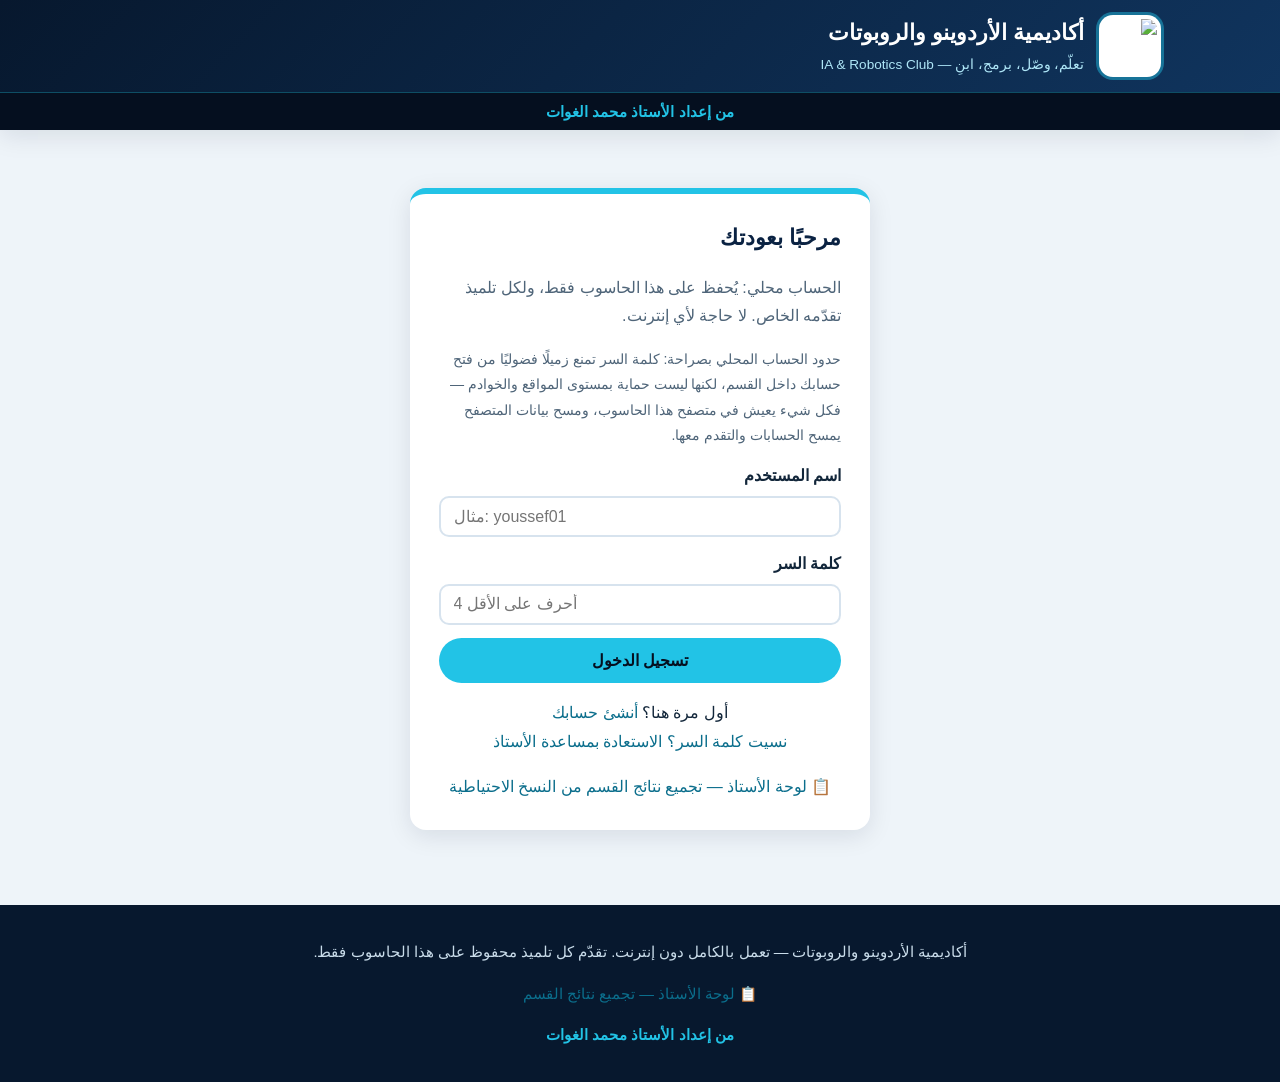
==== index.html @ fc0e4a83 "Add files via upload" ====
<!DOCTYPE html>
<html lang="ar" dir="rtl">
<head>
<meta charset="UTF-8">
<meta name="viewport" content="width=device-width, initial-scale=1.0">
<title>أكاديمية الأردوينو والروبوتات — IA &amp; Robotics Club</title>
<link rel="icon" href="assets/club-logo.jpg">
<link rel="stylesheet" href="style.css">
</head>
<body>
<div id="app">
  <noscript>
    <div style="padding:2rem;text-align:center;font-family:sans-serif">
      <h1>أكاديمية الأردوينو والروبوتات</h1>
      <p>هذه المنصة تحتاج تفعيل JavaScript في المتصفح لتعمل.</p>
      <p>من إعداد الأستاذ محمد الغوات</p>
    </div>
  </noscript>
</div>
<script src="lessons-data.js"></script>
<script src="app.js"></script>
</body>
</html>
---- style.css ----
/* أكاديمية الأردوينو والروبوتات — ثيم كحلي عميق + سماوي (مطابق لثيم فيديوهات الدروس) */
:root {
  --navy-900: #050f1f;
  --navy-800: #07182e;
  --navy-700: #0a2242;
  --navy-600: #10355f;
  --cyan: #22c3e6;
  --cyan-dark: #0b6e8c;
  --cyan-soft: #e3f6fc;
  --bg: #eef4f9;
  --card: #ffffff;
  --ink: #12263a;
  --muted: #4f6579;
  --line: #d7e3ee;
  --good: #14703c;
  --bad: #b92c2c;
  --amber: #f2a81d;
  --radius: 16px;
  --shadow: 0 6px 24px rgba(7, 24, 46, .10);
}
* { box-sizing: border-box; }
html { scroll-behavior: smooth; }
body {
  margin: 0;
  background: var(--bg);
  color: var(--ink);
  font-family: "Segoe UI", Tahoma, Arial, sans-serif;
  line-height: 1.8;
}
a { color: var(--cyan-dark); text-decoration: none; }
a:hover { text-decoration: underline; }
/* مؤشر تركيز واضح للوحة المفاتيح؛ العنوان الذي ننقل إليه التركيز برمجيًا لا يحتاج إطارًا */
:focus-visible { outline: 3px solid var(--cyan-dark); outline-offset: 2px; }
h1[tabindex="-1"]:focus { outline: none; }
h1, h2, h3 { line-height: 1.45; }
.muted { color: var(--muted); }
.small { font-size: .88rem; }

/* ---------- الترويسة ---------- */
.site-header {
  background: linear-gradient(135deg, var(--navy-800), var(--navy-600));
  color: #fff;
  box-shadow: var(--shadow);
}
.header-inner {
  max-width: 1080px; margin: 0 auto; padding: .9rem 1.2rem;
  display: flex; align-items: center; justify-content: space-between; gap: 1rem; flex-wrap: wrap;
}
.brand { display: flex; align-items: center; gap: .9rem; color: #fff; }
.brand:hover { text-decoration: none; }
.brand-logo {
  width: 62px; height: 62px; object-fit: contain;
  background: #fff; border-radius: 14px; padding: 4px;
  box-shadow: 0 0 0 3px rgba(34, 195, 230, .45);
}
.brand-name { display: block; font-size: 1.35rem; font-weight: 800; }
.brand-sub { display: block; font-size: .85rem; color: #aee6f7; direction: ltr; text-align: right; }
.credit-bar {
  background: var(--navy-900); color: var(--cyan);
  text-align: center; font-weight: 700; font-size: .95rem; padding: .3rem 1rem;
  border-top: 1px solid rgba(34, 195, 230, .35);
}
.user-box { display: flex; align-items: center; gap: .7rem; }
.user-name { font-weight: 700; }
/* زر الخروج فوق الترويسة الداكنة: نص وحدود فاتحان (الأزرق الداكن على الداكن لا يُقرأ) */
.site-header .btn-ghost { color: #fff; border-color: rgba(255, 255, 255, .55); }
.site-header .btn-ghost:hover { color: #aee6f7; border-color: var(--cyan); }

/* ---------- التخطيط ---------- */
.page { max-width: 1080px; margin: 0 auto; padding: 1.4rem 1.2rem 2.5rem; }
.page-title { font-size: 1.6rem; margin: .4rem 0 .8rem; color: var(--navy-700); }
.crumbs { color: var(--muted); font-size: .92rem; margin: 0 0 .4rem; }
.site-footer {
  background: var(--navy-800); color: #c9dcea; text-align: center;
  padding: 1.2rem; font-size: .92rem;
}
.footer-credit { color: var(--cyan); font-weight: 700; }

/* ---------- الأزرار ---------- */
.btn {
  display: inline-block; border: 2px solid transparent; cursor: pointer;
  border-radius: 999px; padding: .5rem 1.3rem; font-size: 1rem; font-weight: 700;
  font-family: inherit; transition: .15s;
}
.btn-primary { background: var(--cyan); color: var(--navy-900); }
.btn-primary:hover { background: #4fd2f0; }
.btn-ghost { background: transparent; color: var(--navy-700); border-color: var(--line); }
.btn-ghost:hover { border-color: var(--cyan); color: var(--cyan-dark); text-decoration: none; }
.btn-small { padding: .25rem .9rem; font-size: .9rem; }
.btn-wide { width: 100%; padding: .7rem; }

/* ---------- الدخول ---------- */
.auth-card {
  max-width: 460px; margin: 2.2rem auto; background: var(--card);
  border-radius: var(--radius); box-shadow: var(--shadow); padding: 1.8rem;
  border-top: 6px solid var(--cyan);
}
.auth-card h1 { margin-top: 0; color: var(--navy-700); font-size: 1.4rem; }
.auth-card label { display: block; margin: .8rem 0; font-weight: 700; }
.auth-card input {
  display: block; width: 100%; margin-top: .3rem; padding: .6rem .8rem;
  border: 2px solid var(--line); border-radius: 10px; font-size: 1rem; font-family: inherit;
}
.auth-card input:focus { outline: none; border-color: var(--cyan); }
.form-error { background: #fdecec; color: var(--bad); border-radius: 10px; padding: .4rem .8rem; font-weight: 700; }
.auth-switch { text-align: center; margin-bottom: 0; }

/* ---------- الصورة الرئيسية ---------- */
.hero { margin-bottom: 1.4rem; }
.hero-img {
  display: block; width: 100%; height: auto;
  border-radius: var(--radius); box-shadow: var(--shadow);
}

/* ---------- لوحة المتابعة ---------- */
.dash-strip {
  display: flex; gap: 1rem; flex-wrap: wrap; align-items: stretch;
  background: var(--navy-700); color: #fff; border-radius: var(--radius);
  padding: 1rem 1.2rem; box-shadow: var(--shadow); margin-bottom: 1.4rem;
}
.dash-item { display: flex; flex-direction: column; justify-content: center; min-width: 120px; }
.dash-item.grow { flex: 1; min-width: 220px; }
.dash-value { font-size: 1.5rem; font-weight: 800; color: var(--cyan); }
.dash-label { font-size: .88rem; color: #c9dcea; }

/* ---------- بطاقات المستويات ---------- */
.level-grid { display: grid; grid-template-columns: repeat(auto-fill, minmax(min(100%, 300px), 1fr)); gap: 1.1rem; }
.level-card {
  background: var(--card); border-radius: var(--radius); box-shadow: var(--shadow);
  padding: 1.2rem 1.3rem; color: var(--ink); border-top: 6px solid var(--cyan);
  display: block;
}
.level-card:hover { text-decoration: none; transform: translateY(-3px); transition: .15s; }
.level-card h2 { margin: .4rem 0; color: var(--navy-700); font-size: 1.2rem; }
.level-card p { color: var(--muted); margin: .2rem 0 .8rem; }
.level-card-top { display: flex; justify-content: space-between; align-items: center; }
.level-head { display: flex; align-items: center; gap: .6rem; }
.level-icon { width: 52px; height: 52px; object-fit: cover; border-radius: 12px; box-shadow: 0 2px 8px rgba(7, 24, 46, .18); }
.level-done-badge { color: var(--good); font-weight: 700; margin-top: .6rem; }
.level-title-row { display: flex; align-items: center; gap: 1rem; flex-wrap: wrap; }
.level-title-row .page-title { margin: 0 0 .2rem; }
.level-title-row .muted { margin: 0; }
.level-icon-lg { width: 92px; height: 92px; object-fit: cover; border-radius: 16px; box-shadow: var(--shadow); }
.cert-card { border-top: 6px solid var(--amber); }
.resume-card { border-top: 6px solid var(--cyan); }
.level-num { background: var(--navy-700); color: #fff; border-radius: 999px; padding: .05rem .8rem; font-size: .85rem; font-weight: 700; }
.level-count { color: var(--muted); font-size: .88rem; }
.progress { background: var(--line); border-radius: 999px; height: 12px; overflow: hidden; }
.progress.big { height: 16px; }
.dash-strip .progress { background: rgba(255, 255, 255, .18); }
.progress-fill { background: linear-gradient(90deg, var(--cyan-dark), var(--cyan)); height: 100%; border-radius: 999px; }
.progress-label { font-size: .88rem; color: var(--muted); margin-top: .3rem; }
.dash-strip .progress-label { color: #c9dcea; }

/* ---------- قائمة الدروس ---------- */
.lesson-list { display: flex; flex-direction: column; gap: .6rem; margin-top: 1rem; }
.lesson-row {
  display: flex; align-items: center; gap: .9rem; background: var(--card);
  border-radius: 12px; padding: .7rem 1rem; color: var(--ink); box-shadow: 0 2px 10px rgba(7, 24, 46, .06);
  border: 1px solid var(--line);
}
.lesson-row:hover { text-decoration: none; border-color: var(--cyan); }
.lesson-row.is-done { border-color: #bfe6d6; background: #f4fbf7; }
.lesson-check {
  width: 38px; height: 38px; flex: 0 0 38px; border-radius: 50%;
  background: var(--cyan-soft); color: var(--navy-700);
  display: flex; align-items: center; justify-content: center; font-weight: 800;
}
.lesson-row.is-done .lesson-check { background: var(--good); color: #fff; }
.lesson-main { flex: 1; display: flex; flex-direction: column; }
.lesson-title { font-weight: 700; }
.lesson-quiz { font-size: .85rem; color: var(--muted); }
.badge { border-radius: 999px; padding: .1rem .8rem; font-size: .82rem; font-weight: 700; white-space: nowrap; }
.badge-code { background: #e2e9ff; color: #2b3f9e; }
.badge-practice { background: #fff2d8; color: #96690a; }
.badge-project { background: #ffe3ec; color: #a11c4d; }
.badge-soon { background: #edf1f5; color: var(--muted); }

/* ---------- صفحة الدرس ---------- */
.lesson-head { display: flex; align-items: center; gap: 1rem; flex-wrap: wrap; }
.lesson-goal {
  background: var(--cyan-soft); border: 1px solid #bfe9f7; border-radius: 12px;
  padding: .7rem 1rem; font-weight: 600;
}
.card {
  background: var(--card); border-radius: var(--radius); box-shadow: var(--shadow);
  padding: 1.2rem 1.4rem; margin: 1.1rem 0;
}
.card h2 { margin-top: 0; color: var(--navy-700); font-size: 1.25rem; }
.lesson-video { width: 100%; max-height: 520px; background: #000; border-radius: 12px; }
.nice-list { padding-inline-start: 1.3rem; }
.nice-list li { margin: .3rem 0; }
.code-head { display: flex; align-items: center; gap: .8rem; margin-bottom: .5rem; }
.code-block {
  background: var(--navy-900); color: #d6f4ff; border-radius: 12px;
  padding: 1rem 1.2rem; overflow-x: auto; font-size: .95rem; line-height: 1.65;
  direction: ltr; text-align: left; margin: 0;
}
.code-block code { font-family: Consolas, "Courier New", monospace; white-space: pre; }
.soon-card { border: 2px dashed var(--cyan); background: #f4fbfe; }
.done-card { border-top: 6px solid var(--good); }
.lesson-nav { display: flex; justify-content: space-between; gap: .8rem; margin-top: 1.4rem; flex-wrap: wrap; }

/* ---------- الاختبار ---------- */
.quiz-q { border: 1px solid var(--line); border-radius: 12px; margin: 0 0 1rem; padding: .8rem 1rem 1rem; }
.quiz-q legend { font-weight: 700; padding: 0 .4rem; }
.quiz-opt { display: block; padding: .35rem .6rem; border-radius: 8px; cursor: pointer; }
.quiz-opt:hover { background: var(--cyan-soft); }
.quiz-feedback { font-weight: 700; margin: .5rem 0 0; }
.quiz-feedback.ok { color: var(--good); }
.quiz-feedback.bad { color: var(--bad); }
.quiz-result { font-weight: 800; font-size: 1.1rem; color: var(--navy-700); }
.quiz-result.ok { color: var(--good); }
.quiz-result.bad { color: var(--bad); }
.quiz-result.warn { color: #9a6a00; }
.done-status.ok { color: var(--good); font-weight: 700; }

/* ---------- التجربة التفاعلية ---------- */
.exp-box { display: flex; gap: 1.6rem; align-items: center; flex-wrap: wrap; }
.exp-led-wrap { text-align: center; }
.exp-led {
  width: 110px; height: 110px; border-radius: 50%;
  background: #31435a; border: 6px solid var(--navy-700);
  margin: 0 auto; transition: background .08s, box-shadow .08s;
}
.exp-led.on { background: #ffd23e; box-shadow: 0 0 45px 12px rgba(255, 210, 62, .65); }
.exp-led-label { margin-top: .5rem; font-weight: 700; color: var(--muted); }
.exp-controls { flex: 1; min-width: 260px; }
.exp-controls input[type="range"] { width: 100%; accent-color: var(--cyan-dark); }

/* ---------- شهادة إتمام المستوى ---------- */
.certificate-sheet {
  position: relative; max-width: 1000px; margin: 0 auto;
  border-radius: 12px; overflow: hidden; box-shadow: var(--shadow);
  background: #fdf8ec;
}
.certificate-bg { display: block; width: 100%; height: auto; }
.certificate-body {
  position: absolute; inset: 12% 11%;
  display: flex; flex-direction: column; align-items: center; justify-content: center;
  text-align: center; color: var(--navy-800); line-height: 1.6;
}
.certificate-body p { margin: .15rem 0; }
.cert-academy { font-weight: 700; color: var(--cyan-dark); font-size: clamp(.8rem, 2.2vw, 1.05rem); }
.cert-title { font-size: clamp(1.5rem, 4.5vw, 2.6rem); color: var(--navy-700); margin: .3rem 0 .5rem; }
.cert-line { font-size: clamp(.9rem, 2.4vw, 1.1rem); }
.cert-name {
  font-size: clamp(1.3rem, 4vw, 2.1rem); font-weight: 800; color: var(--navy-800);
  border-bottom: 3px solid var(--amber); padding: 0 1.4rem .1rem; margin: .2rem 0 .4rem !important;
}
.cert-level { font-size: clamp(1.05rem, 3vw, 1.5rem); font-weight: 800; color: var(--navy-700); }
.cert-date { color: var(--muted); font-size: clamp(.85rem, 2.2vw, 1rem); margin-top: .6rem !important; }
.cert-credit { font-weight: 700; color: var(--navy-700); font-size: clamp(.85rem, 2.2vw, 1rem); }
.cert-print-row { display: flex; gap: .8rem; justify-content: center; margin-top: 1.2rem; flex-wrap: wrap; }

@page { size: A4 landscape; margin: 0; }
@media print {
  .site-header, .site-footer, .cert-actions { display: none !important; }
  body { background: #fff; }
  .page { max-width: none; margin: 0; padding: 0; }
  .certificate-sheet {
    max-width: none; width: 297mm; height: 210mm;
    border-radius: 0; box-shadow: none; margin: 0;
  }
  .certificate-bg { width: 100%; height: 100%; object-fit: fill; }
  .certificate-body { -webkit-print-color-adjust: exact; print-color-adjust: exact; }
}

/* ---------- رابط تجاوز الترويسة (للوحة المفاتيح وقارئات الشاشة) ---------- */
.skip-link {
  position: absolute; inset-inline-start: 1rem; top: -120px; z-index: 60;
  background: var(--navy-800); color: #fff; font-weight: 700;
  padding: .6rem 1.2rem; border-radius: 0 0 12px 12px;
  box-shadow: var(--shadow); transition: top .15s;
}
.skip-link:focus { top: 0; color: #fff; }
main[tabindex="-1"]:focus { outline: none; }
.btn[disabled] { opacity: .55; cursor: wait; }
.rec-check { font-weight: 600; }
.rec-check input { display: inline-block; width: auto; margin: 0 .3rem; }

/* ---------- بطاقة النسخة الاحتياطية ---------- */
.backup-card { border-top: 6px solid var(--amber); }
.backup-actions { display: flex; gap: .8rem; flex-wrap: wrap; align-items: center; }
.backup-actions label.btn { margin: 0; }

/* ---------- خطوات التجارب وتصحيح قديم ---------- */
.exp-steps {
  background: var(--cyan-soft); border: 1px solid #bfe9f7; border-radius: 10px;
  padding: .5rem .9rem; margin-top: 0;
}
.exp-predict { display: flex; gap: .5rem; flex-wrap: wrap; margin: .4rem 0 .9rem; }
.exp-predict .pred-chosen { background: var(--cyan); color: var(--navy-900); border-color: var(--cyan-dark); }
.exp-explain { background: #f4fbf7; border: 1px solid #bfe6d6; border-radius: 10px; padding: .6rem .9rem; }
.quiz-feedback.stale { color: var(--muted); font-weight: 600; }
.quiz-stale-note { color: #9a6a00; font-weight: 700; }

/* ---------- تقليل الحركة (تفضيل نظام التشغيل) ---------- */
@media (prefers-reduced-motion: reduce) {
  html { scroll-behavior: auto; }
  .btn, .level-card, .exp-led, .skip-link { transition: none; }
  .level-card:hover { transform: none; }
}

@media (max-width: 640px) {
  .brand-name { font-size: 1.1rem; }
  .brand-logo { width: 50px; height: 50px; }
  .page { padding: 1rem .8rem 2rem; }
  .card { padding: 1rem; }
  .lesson-row { flex-wrap: wrap; }
  /* الشهادة على الشاشات الضيقة: محتوى في التدفق العادي فوق بطاقة بلون الورق
     بدل تراكب مطلق فوق الصورة قد يقصّ النص والأسماء الطويلة */
  .certificate-sheet { overflow: visible; border: 2px solid var(--amber); }
  .certificate-bg { display: none; }
  .certificate-body { position: static; padding: 1.4rem 1rem; }
}

/* ---------- الجولة الثالثة: لوحة الأستاذ / ملعب الكود / التدريب / المزامنة ---------- */
.table-wrap { overflow-x: auto; }
.class-table { width: 100%; border-collapse: collapse; font-size: .95rem; }
.class-table th, .class-table td { border: 1px solid var(--line); padding: .45rem .6rem; text-align: right; vertical-align: top; }
.class-table thead th { background: var(--navy-700); color: #fff; }
.class-table tbody tr:nth-child(even) { background: var(--cyan-soft); }
.drop-zone {
  border: 2px dashed var(--cyan-dark); border-radius: var(--radius);
  background: var(--cyan-soft); padding: 1.2rem; text-align: center; margin: 1rem 0;
}
.drop-zone.drag-over { background: #cdeefb; border-color: var(--navy-600); }
.drop-zone-text { font-size: 1.05rem; margin: 0 0 .8rem; }
.playground-card { border: 2px solid var(--amber); }
.pg-label { display: block; margin: .8rem 0; font-weight: 600; }
.pg-input {
  display: block; width: 100%; margin-top: .4rem; padding: .7rem;
  font-family: Consolas, "Courier New", monospace; font-size: 1rem; line-height: 1.6;
  border: 1px solid var(--line); border-radius: 10px; background: #0a2242; color: #d9f4ff;
  text-align: left;
}
.pg-input::placeholder { color: #7fa8c9; }
.pool-card { border: 2px dashed var(--cyan-dark); }
.pool-kind {
  display: inline-block; background: var(--navy-700); color: #fff;
  border-radius: 999px; padding: .05rem .6rem; font-size: .8rem; margin-inline-end: .3rem;
}
.exp-guide {
  border: 1px solid var(--line); border-radius: var(--radius);
  background: #fbfdff; padding: .8rem 1rem; margin-bottom: 1rem;
}
.para-flash { background: #fff3cd; border-radius: 8px; transition: background 1.2s ease; }
.fb-section-link { margin-inline-start: .4rem; }
.sync-overlay {
  position: fixed; inset: 0; background: rgba(5, 15, 31, .55);
  display: flex; align-items: flex-start; justify-content: center;
  padding: 4vh 1rem; z-index: 1000; overflow-y: auto;
}
.sync-panel {
  background: var(--card); border-radius: var(--radius); box-shadow: var(--shadow);
  max-width: 640px; width: 100%; padding: 1.4rem;
}
.sync-panel h2 { margin-top: 0; color: var(--navy-700); }
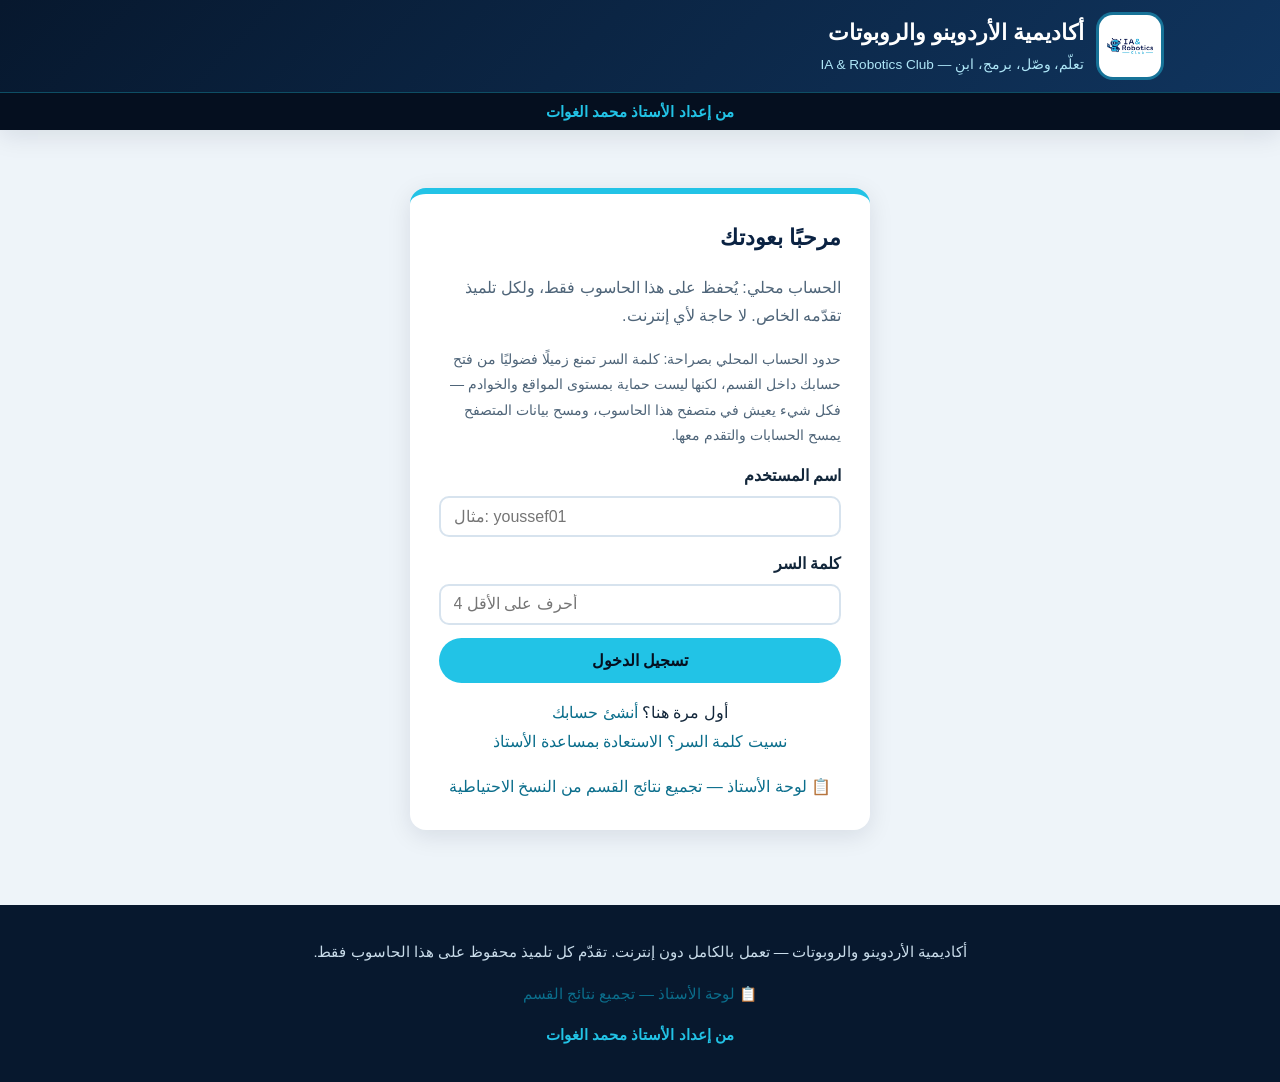
==== commit 41c43dd0: "Lecteur YouTube intelligent dans les leçons (hybride YouTube/local)" ====
--- a/index.html
+++ b/index.html
@@ -3,7 +3,7 @@
 <head>
 <meta charset="UTF-8">
 <meta name="viewport" content="width=device-width, initial-scale=1.0">
-<title>أكاديمية الأردوينو والروبوتات — IA &amp; Robotics Club</title>
+<title>أكاديمية الأردوينو والروبوتات — AI &amp; Robotics Club</title>
 <link rel="icon" href="assets/club-logo.jpg">
 <link rel="stylesheet" href="style.css">
 </head>
@@ -18,6 +18,7 @@
   </noscript>
 </div>
 <script src="lessons-data.js"></script>
+<script src="youtube-data.js"></script>
 <script src="app.js"></script>
 </body>
 </html>
--- a/style.css
+++ b/style.css
@@ -188,6 +188,18 @@
 }
 .card h2 { margin-top: 0; color: var(--navy-700); font-size: 1.25rem; }
 .lesson-video { width: 100%; max-height: 520px; background: #000; border-radius: 12px; }
+
+/* ---- مشغّل يوتيوب الذكي: واجهة خفيفة ثم إطار عند الضغط ---- */
+.yt-facade { position: relative; width: 100%; aspect-ratio: 16 / 9; max-height: 520px; border-radius: 12px; background-color: #071426; background-size: cover; background-position: center; cursor: pointer; overflow: hidden; }
+.yt-facade::after { content: ""; position: absolute; inset: 0; background: linear-gradient(180deg, rgba(4, 16, 36, .04), rgba(4, 16, 36, .55)); }
+.yt-facade:focus-visible { outline: 3px solid #0e9bd8; outline-offset: 2px; }
+.yt-badge { position: absolute; top: 12px; inset-inline-start: 12px; z-index: 2; background: rgba(0, 0, 0, .68); color: #fff; font-size: 12px; font-weight: 700; letter-spacing: .4px; padding: 4px 11px; border-radius: 999px; }
+.yt-play { position: absolute; top: 50%; left: 50%; transform: translate(-50%, -50%); width: 76px; height: 76px; border-radius: 50%; background: #0e9bd8; box-shadow: 0 10px 30px rgba(0, 0, 0, .45), 0 0 0 6px rgba(255, 255, 255, .25); z-index: 2; transition: transform .15s ease; }
+.yt-play::before { content: ""; position: absolute; top: 50%; left: 54%; transform: translate(-50%, -50%); border-style: solid; border-width: 13px 0 13px 22px; border-color: transparent transparent transparent #fff; }
+.yt-facade:hover .yt-play, .yt-facade:focus-visible .yt-play { transform: translate(-50%, -50%) scale(1.07); }
+.yt-facade-label { position: absolute; bottom: 12px; inset-inline: 0; z-index: 2; text-align: center; color: #fff; font-weight: 700; text-shadow: 0 1px 6px rgba(0, 0, 0, .65); padding: 0 12px; }
+.yt-frame-wrap { position: relative; width: 100%; aspect-ratio: 16 / 9; max-height: 520px; border-radius: 12px; overflow: hidden; background: #000; }
+.yt-frame { position: absolute; inset: 0; width: 100%; height: 100%; border: 0; }
 .nice-list { padding-inline-start: 1.3rem; }
 .nice-list li { margin: .3rem 0; }
 .code-head { display: flex; align-items: center; gap: .8rem; margin-bottom: .5rem; }
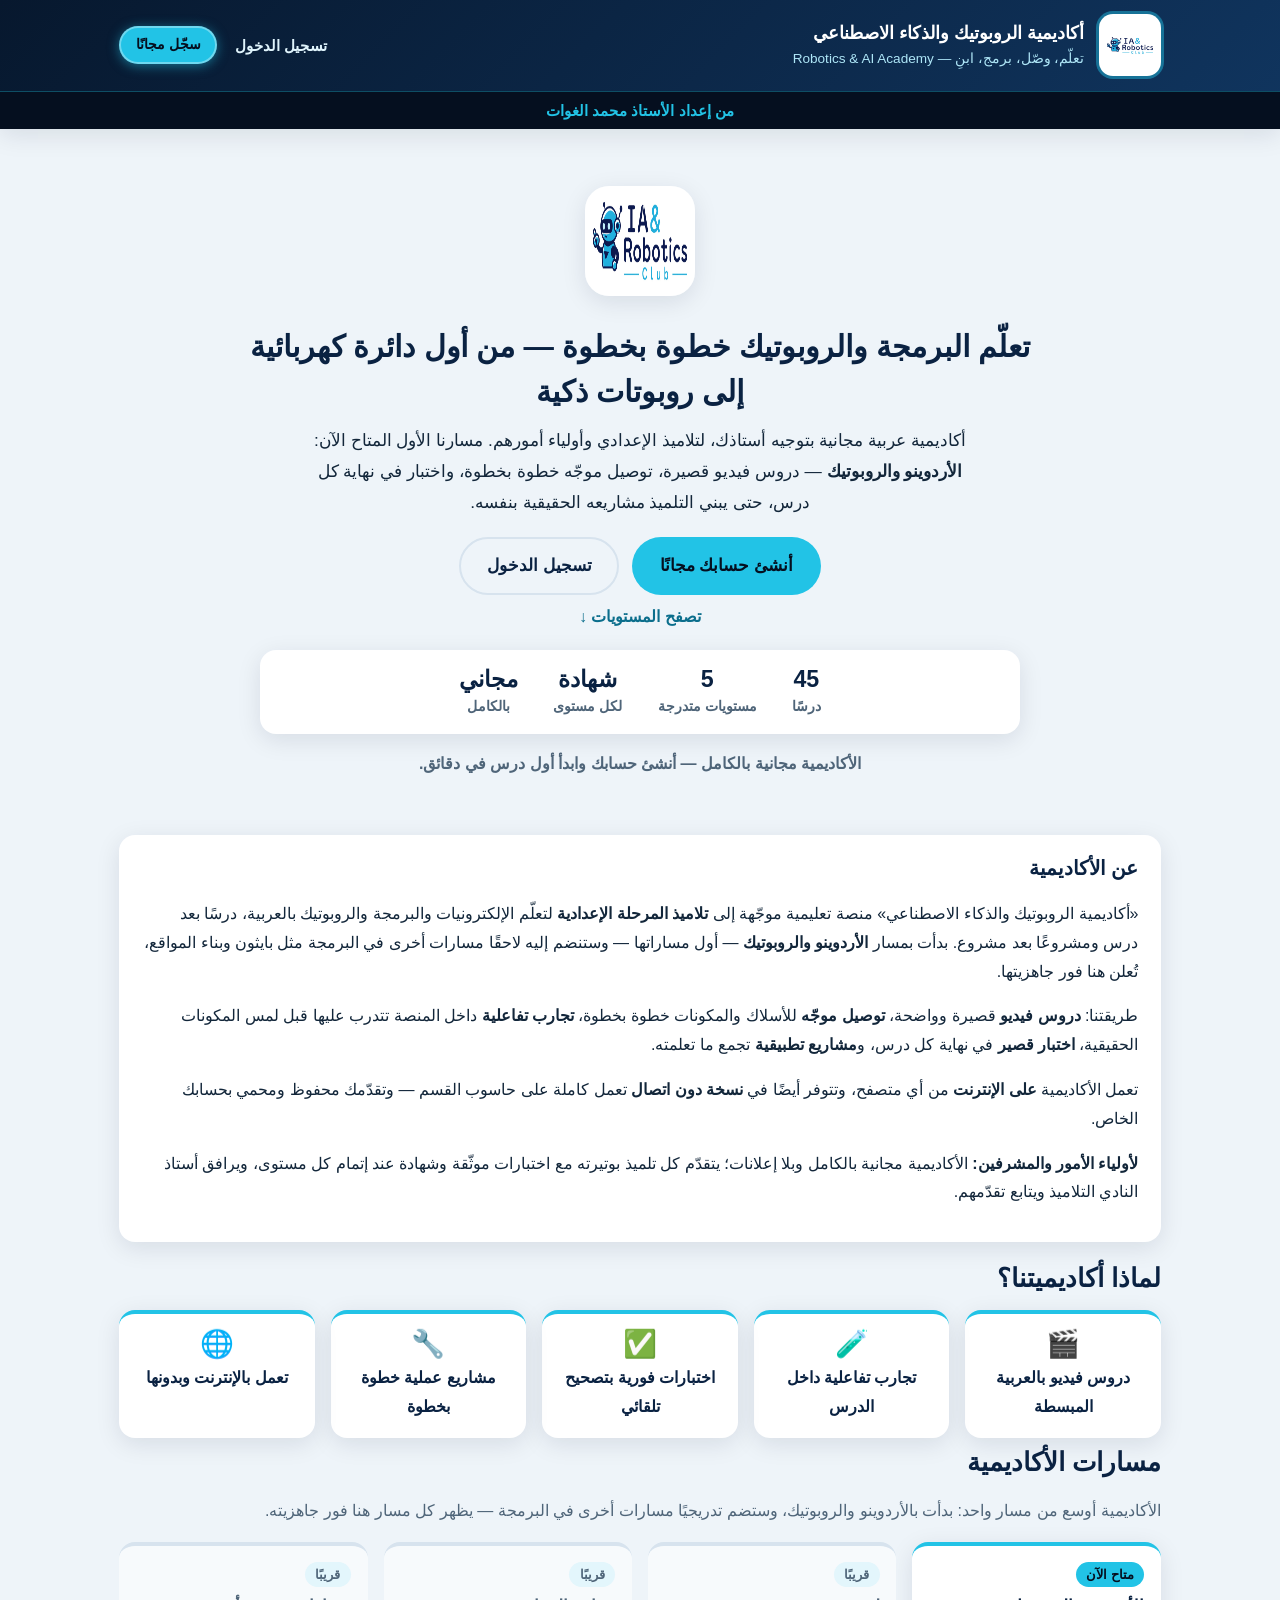
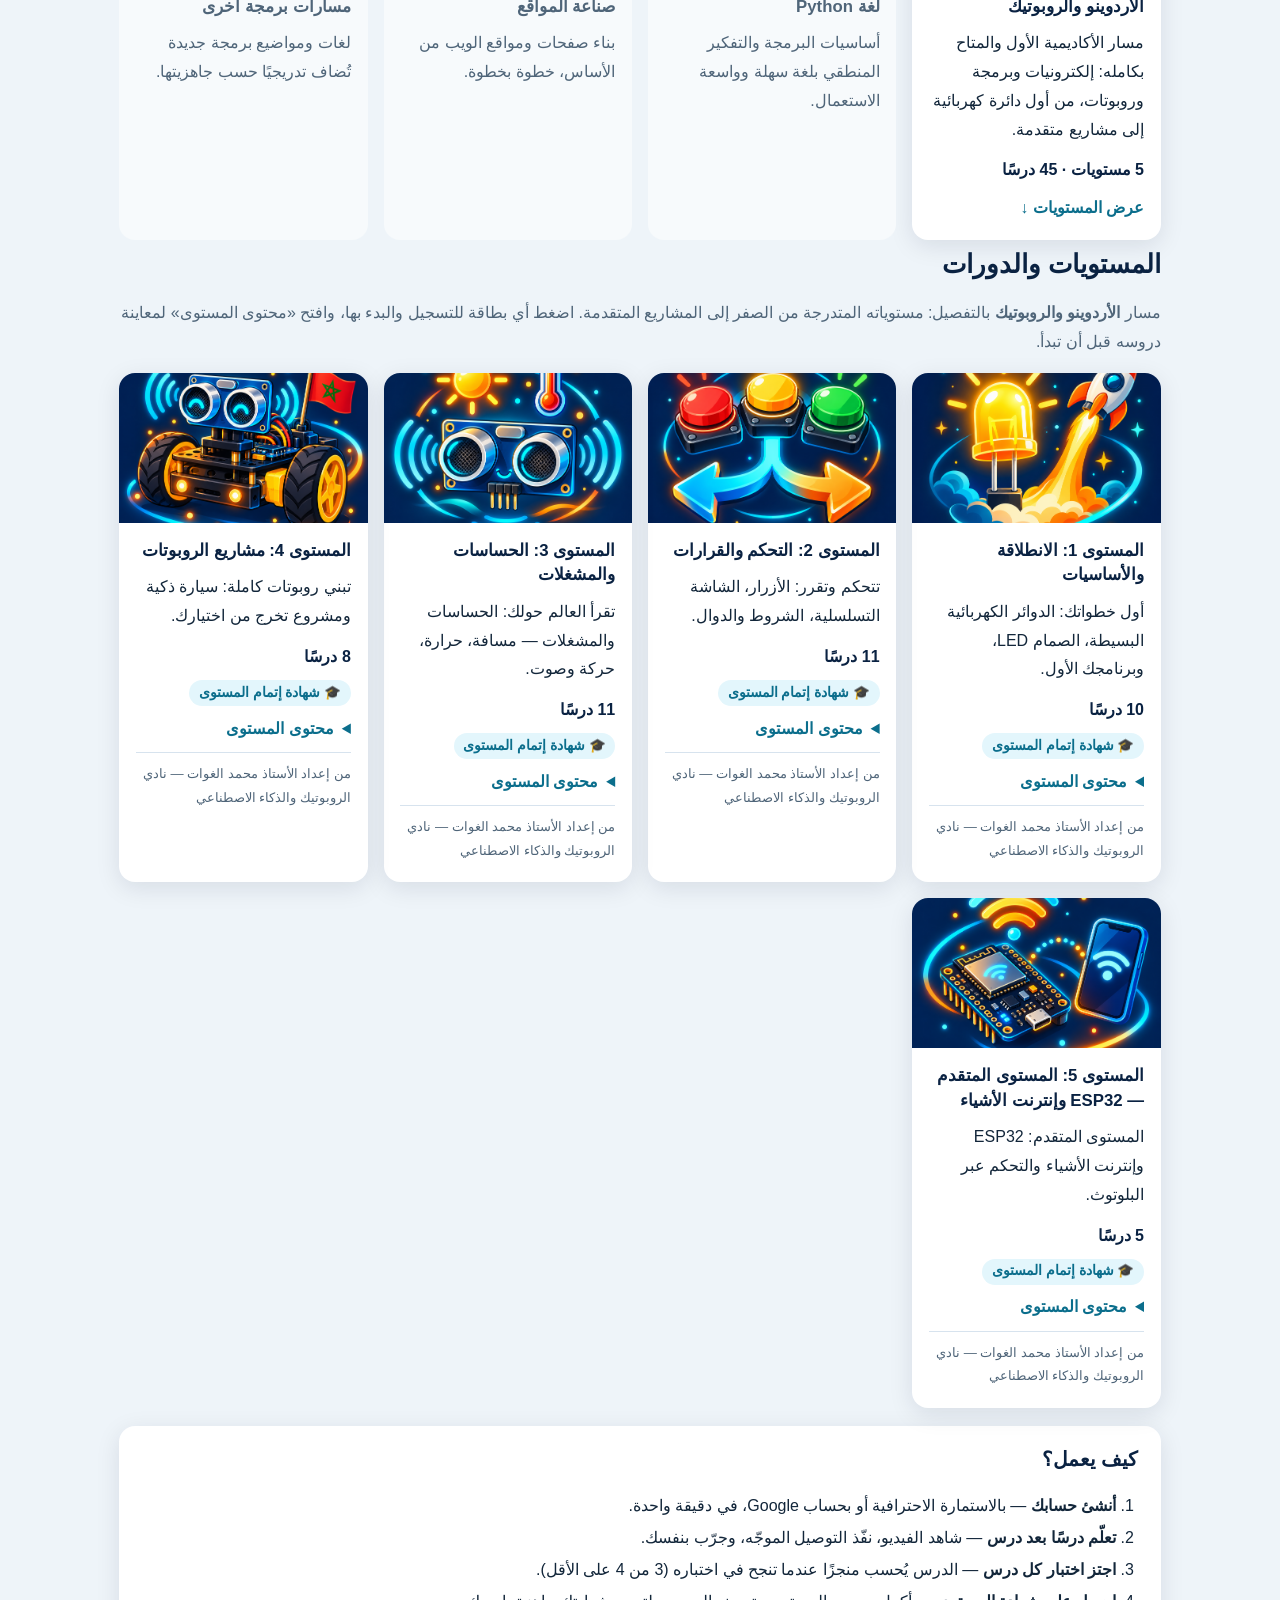
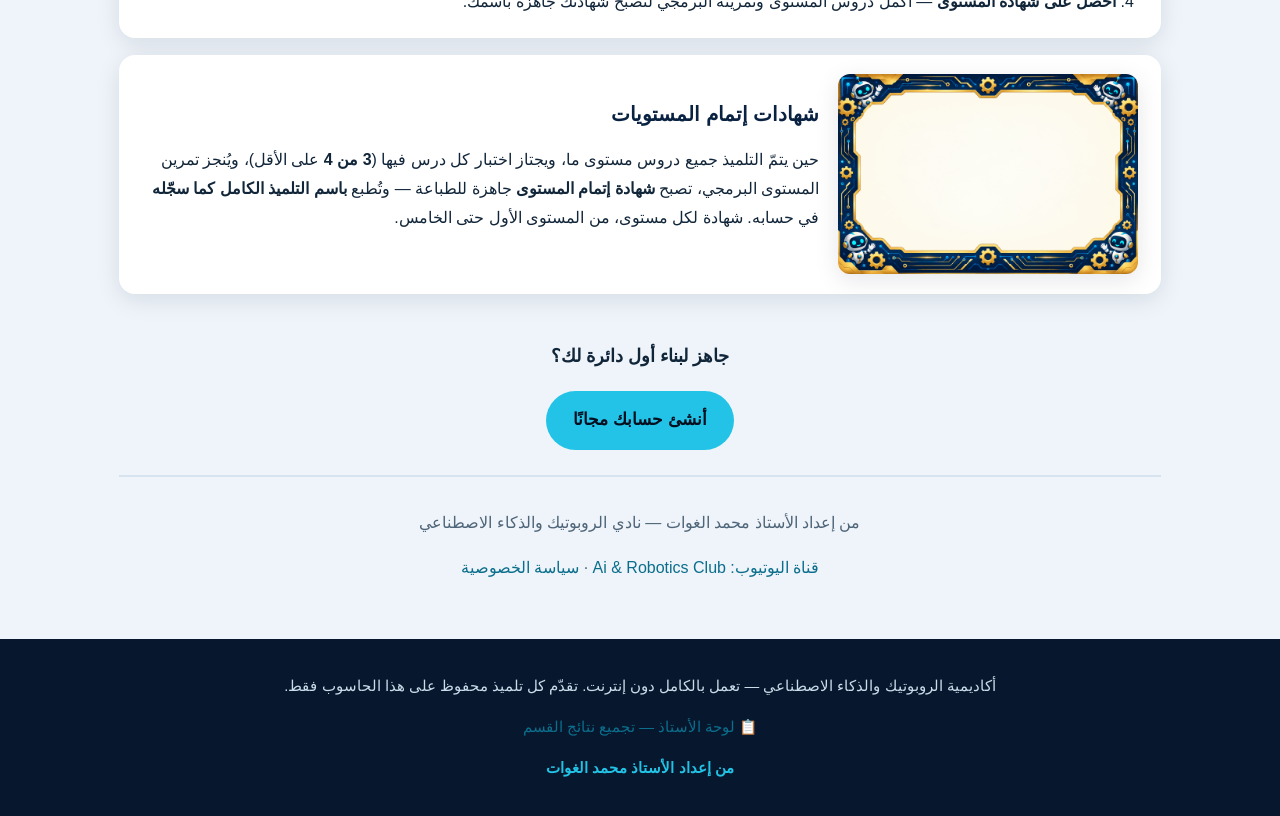
==== commit bf7f579a: "Platform update: new academy name, professional registration, Google sign-in, auto-sync, landing + t" ====
--- a/index.html
+++ b/index.html
@@ -3,7 +3,7 @@
 <head>
 <meta charset="UTF-8">
 <meta name="viewport" content="width=device-width, initial-scale=1.0">
-<title>أكاديمية الأردوينو والروبوتات — AI &amp; Robotics Club</title>
+<title>أكاديمية الروبوتيك والذكاء الاصطناعي — AI &amp; Robotics Club</title>
 <link rel="icon" href="assets/club-logo.jpg">
 <link rel="stylesheet" href="style.css">
 </head>
@@ -11,7 +11,7 @@
 <div id="app">
   <noscript>
     <div style="padding:2rem;text-align:center;font-family:sans-serif">
-      <h1>أكاديمية الأردوينو والروبوتات</h1>
+      <h1>أكاديمية الروبوتيك والذكاء الاصطناعي</h1>
       <p>هذه المنصة تحتاج تفعيل JavaScript في المتصفح لتعمل.</p>
       <p>من إعداد الأستاذ محمد الغوات</p>
     </div>
--- a/style.css
+++ b/style.css
@@ -1,4 +1,4 @@
-/* أكاديمية الأردوينو والروبوتات — ثيم كحلي عميق + سماوي (مطابق لثيم فيديوهات الدروس) */
+/* أكاديمية الروبوتيك والذكاء الاصطناعي — ثيم كحلي عميق + سماوي (مطابق لثيم فيديوهات الدروس) */
 :root {
   --navy-900: #050f1f;
   --navy-800: #07182e;
@@ -53,7 +53,8 @@
   background: #fff; border-radius: 14px; padding: 4px;
   box-shadow: 0 0 0 3px rgba(34, 195, 230, .45);
 }
-.brand-name { display: block; font-size: 1.35rem; font-weight: 800; }
+.brand-text { min-width: 0; }
+.brand-name { display: block; font-size: 1.12rem; font-weight: 800; line-height: 1.5; }
 .brand-sub { display: block; font-size: .85rem; color: #aee6f7; direction: ltr; text-align: right; }
 .credit-bar {
   background: var(--navy-900); color: var(--cyan);
@@ -65,6 +66,17 @@
 /* زر الخروج فوق الترويسة الداكنة: نص وحدود فاتحان (الأزرق الداكن على الداكن لا يُقرأ) */
 .site-header .btn-ghost { color: #fff; border-color: rgba(255, 255, 255, .55); }
 .site-header .btn-ghost:hover { color: #aee6f7; border-color: var(--cyan); }
+/* نمط المنصات التعليمية: الدخول زر نصي هادئ، والتسجيل زر مملوء بارز */
+.btn-textlink {
+  background: none; border: none; cursor: pointer; font-family: inherit;
+  color: #dff3fb; font-weight: 700; font-size: .95rem; padding: .3rem .4rem;
+  text-decoration: none;
+}
+.btn-textlink:hover { color: #fff; text-decoration: underline; }
+.site-header .btn-signup {
+  font-weight: 800; border-color: rgba(255, 255, 255, .35);
+  box-shadow: 0 2px 12px rgba(34, 195, 230, .5);
+}
 
 /* ---------- التخطيط ---------- */
 .page { max-width: 1080px; margin: 0 auto; padding: 1.4rem 1.2rem 2.5rem; }
@@ -102,8 +114,42 @@
   border: 2px solid var(--line); border-radius: 10px; font-size: 1rem; font-family: inherit;
 }
 .auth-card input:focus { outline: none; border-color: var(--cyan); }
+.auth-card select {
+  display: block; width: 100%; margin-top: .3rem; padding: .6rem .8rem;
+  border: 2px solid var(--line); border-radius: 10px; font-size: 1rem; font-family: inherit;
+  background: #fff;
+}
+.auth-card select:focus { outline: none; border-color: var(--cyan); }
+.auth-card input[readonly] { background: #eef3f8; color: #486581; }
 .form-error { background: #fdecec; color: var(--bad); border-radius: 10px; padding: .4rem .8rem; font-weight: 700; }
 .auth-switch { text-align: center; margin-bottom: 0; }
+/* الجولة الرابعة: أخطاء الحقول، عدّاد قوة كلمة السر، زر Google */
+.field-error { display: block; color: var(--bad); font-size: .88rem; font-weight: 700; margin-top: .25rem; }
+.field-error[hidden] { display: none; }
+.field-hint { display: block; color: var(--muted); font-size: .85rem; font-weight: 400; margin-top: .25rem; }
+.pw-meter { display: block; height: 8px; background: #e3ebf2; border-radius: 4px; margin-top: .4rem; overflow: hidden; }
+.pw-meter-bar { display: block; height: 100%; width: 0; border-radius: 4px; transition: width .25s ease; }
+.pw-meter-bar.s1 { background: #e05252; }
+.pw-meter-bar.s2 { background: #e8a13a; }
+.pw-meter-bar.s3 { background: #37b24d; }
+.pw-label { display: block; font-size: .85rem; font-weight: 700; margin-top: .25rem; color: var(--muted); }
+.btn-google {
+  display: flex; align-items: center; justify-content: center; gap: .6rem;
+  width: 100%; padding: .65rem; background: #fff; color: var(--navy-800);
+  border: 2px solid var(--line); border-radius: 10px; font-size: 1rem;
+  font-weight: 700; font-family: inherit; cursor: pointer;
+}
+.btn-google:hover { border-color: #4285f4; }
+.g-mark { font-family: Arial, sans-serif; font-weight: 800; font-size: 1.25rem; color: #4285f4; }
+.auth-divider {
+  display: flex; align-items: center; gap: .8rem; margin: 1.1rem 0 .3rem;
+  color: var(--muted); font-size: .9rem; font-weight: 700;
+}
+.auth-divider::before, .auth-divider::after { content: ""; flex: 1; border-top: 2px solid var(--line); }
+.google-note {
+  background: #eaf6fd; border: 1px solid var(--line); border-radius: 10px;
+  padding: .55rem .8rem; font-weight: 700;
+}
 
 /* ---------- الصورة الرئيسية ---------- */
 .hero { margin-bottom: 1.4rem; }
@@ -194,9 +240,9 @@
 .yt-facade::after { content: ""; position: absolute; inset: 0; background: linear-gradient(180deg, rgba(4, 16, 36, .04), rgba(4, 16, 36, .55)); }
 .yt-facade:focus-visible { outline: 3px solid #0e9bd8; outline-offset: 2px; }
 .yt-badge { position: absolute; top: 12px; inset-inline-start: 12px; z-index: 2; background: rgba(0, 0, 0, .68); color: #fff; font-size: 12px; font-weight: 700; letter-spacing: .4px; padding: 4px 11px; border-radius: 999px; }
-.yt-play { position: absolute; top: 50%; left: 50%; transform: translate(-50%, -50%); width: 76px; height: 76px; border-radius: 50%; background: #0e9bd8; box-shadow: 0 10px 30px rgba(0, 0, 0, .45), 0 0 0 6px rgba(255, 255, 255, .25); z-index: 2; transition: transform .15s ease; }
-.yt-play::before { content: ""; position: absolute; top: 50%; left: 54%; transform: translate(-50%, -50%); border-style: solid; border-width: 13px 0 13px 22px; border-color: transparent transparent transparent #fff; }
-.yt-facade:hover .yt-play, .yt-facade:focus-visible .yt-play { transform: translate(-50%, -50%) scale(1.07); }
+.yt-play { position: absolute; bottom: 48px; left: 50%; transform: translateX(-50%); width: 64px; height: 64px; border-radius: 50%; background: #0e9bd8; box-shadow: 0 10px 30px rgba(0, 0, 0, .45), 0 0 0 6px rgba(255, 255, 255, .25); z-index: 2; transition: transform .15s ease; }
+.yt-play::before { content: ""; position: absolute; top: 50%; left: 54%; transform: translate(-50%, -50%); border-style: solid; border-width: 11px 0 11px 19px; border-color: transparent transparent transparent #fff; }
+.yt-facade:hover .yt-play, .yt-facade:focus-visible .yt-play { transform: translateX(-50%) scale(1.07); }
 .yt-facade-label { position: absolute; bottom: 12px; inset-inline: 0; z-index: 2; text-align: center; color: #fff; font-weight: 700; text-shadow: 0 1px 6px rgba(0, 0, 0, .65); padding: 0 12px; }
 .yt-frame-wrap { position: relative; width: 100%; aspect-ratio: 16 / 9; max-height: 520px; border-radius: 12px; overflow: hidden; background: #000; }
 .yt-frame { position: absolute; inset: 0; width: 100%; height: 100%; border: 0; }
@@ -315,7 +361,7 @@
 }
 
 @media (max-width: 640px) {
-  .brand-name { font-size: 1.1rem; }
+  .brand-name { font-size: .98rem; }
   .brand-logo { width: 50px; height: 50px; }
   .page { padding: 1rem .8rem 2rem; }
   .card { padding: 1rem; }
@@ -369,3 +415,110 @@
   max-width: 640px; width: 100%; padding: 1.4rem;
 }
 .sync-panel h2 { margin-top: 0; color: var(--navy-700); }
+.sync-auto { margin-top: 1rem; border-top: 2px solid var(--line); padding-top: .8rem; }
+.sync-auto-state { font-weight: 700; margin: 0 0 .5rem; }
+.sync-auto-toggle { display: flex; gap: .5rem; align-items: flex-start; font-weight: 400; cursor: pointer; margin: 0; }
+.sync-auto-toggle input { margin-top: .3rem; }
+
+/* ---------- صفحة الاستقبال العامة (المرحلة الثانية) ---------- */
+.landing-hero { text-align: center; padding: 2.2rem 1rem 1.4rem; }
+.landing-logo { width: 110px; height: 110px; border-radius: 24px; box-shadow: var(--shadow); }
+.landing-hero h1 { color: var(--navy-700); font-size: 1.9rem; line-height: 1.5; max-width: 820px; margin: 1.1rem auto .6rem; }
+.landing-promise { max-width: 680px; margin: 0 auto; font-size: 1.08rem; }
+.landing-ctas { display: flex; gap: .8rem; justify-content: center; flex-wrap: wrap; margin: 1.2rem 0 .5rem; }
+.landing-ctas .btn { padding: .75rem 1.6rem; font-size: 1.05rem; }
+.landing-free { color: var(--muted); font-weight: 700; }
+.landing-browse-row { margin: .1rem 0 0; }
+.landing-browse {
+  background: none; border: none; cursor: pointer; font-family: inherit;
+  color: var(--cyan-dark); font-weight: 700; font-size: 1rem; padding: .2rem .4rem;
+}
+.landing-browse:hover { text-decoration: underline; }
+/* شريط إحصاءات الواجهة: أرقام مشتقة من البيانات وقت العرض */
+.landing-stats {
+  display: flex; justify-content: center; gap: 2.2rem; flex-wrap: wrap;
+  max-width: 760px; margin: 1.1rem auto .4rem; padding: .9rem 1rem;
+  background: var(--card); border-radius: var(--radius); box-shadow: var(--shadow);
+}
+.landing-stat { display: flex; flex-direction: column; text-align: center; }
+.landing-stat-num { font-size: 1.45rem; font-weight: 800; color: var(--navy-700); line-height: 1.3; }
+.landing-stat-label { color: var(--muted); font-weight: 700; font-size: .9rem; }
+/* صف المزايا «لماذا أكاديميتنا؟» */
+.landing-features { display: grid; grid-template-columns: repeat(auto-fit, minmax(180px, 1fr)); gap: 1rem; }
+.landing-feature {
+  background: var(--card); border-radius: var(--radius); box-shadow: var(--shadow);
+  border-top: 4px solid var(--cyan); padding: 1rem;
+  display: flex; flex-direction: column; align-items: center; gap: .45rem; text-align: center;
+}
+.landing-feature-icon { font-size: 1.7rem; line-height: 1; }
+.landing-feature-label { font-weight: 700; color: var(--navy-700); }
+.landing-track-note, .landing-tracks-intro { color: var(--muted); }
+/* قسم «مسارات الأكاديمية»: بطاقة حيّة واحدة (الأردوينو) وبطاقات «قريبًا»
+   ثانوية بهدوء — الهوية المحفوظة فقط: أبيض + أزرق + أزرق فاتح */
+.landing-track-grid { display: grid; grid-template-columns: repeat(auto-fit, minmax(220px, 1fr)); gap: 1rem; }
+.landing-track-card {
+  background: var(--card); border-radius: var(--radius); box-shadow: var(--shadow);
+  border-top: 4px solid var(--cyan); padding: 1rem 1.05rem 1.05rem;
+  display: flex; flex-direction: column; gap: .35rem;
+}
+.landing-track-card.is-live { cursor: pointer; transition: transform .15s, box-shadow .15s; }
+.landing-track-card.is-live:hover { transform: translateY(-3px); box-shadow: 0 12px 30px rgba(7, 24, 46, .16); }
+.landing-track-card.is-soon { border-top-color: var(--line); background: #f7fafc; box-shadow: none; }
+.landing-track-card h3 { color: var(--navy-700); margin: .1rem 0; font-size: 1.05rem; }
+.landing-track-card.is-soon h3 { color: var(--muted); }
+.landing-track-desc { margin: .2rem 0; color: var(--muted); }
+.landing-track-card.is-live .landing-track-desc { color: var(--ink); }
+.track-badge {
+  align-self: flex-start; border-radius: 999px; padding: .05rem .65rem;
+  font-size: .82rem; font-weight: 700; white-space: nowrap;
+}
+.track-badge-live { background: var(--cyan); color: var(--navy-900); }
+.track-badge-soon { background: var(--cyan-soft); color: var(--muted); }
+.landing-track-meta { margin: .2rem 0; font-weight: 800; color: var(--navy-700); }
+.landing-track-action { margin-top: auto; font-weight: 700; color: var(--cyan-dark); }
+.landing-level-grid { display: grid; grid-template-columns: repeat(auto-fit, minmax(240px, 1fr)); gap: 1rem; }
+/* بطاقة مستوى على نمط بطاقات الدورات: غلاف، وصف، ميتا، محتوى قابل للفتح، سطر المُعدّ */
+.landing-level-card {
+  background: var(--card); border-radius: var(--radius); box-shadow: var(--shadow);
+  overflow: hidden; cursor: pointer; display: flex; flex-direction: column;
+  transition: transform .15s, box-shadow .15s;
+}
+.landing-level-card:hover { transform: translateY(-3px); box-shadow: 0 12px 30px rgba(7, 24, 46, .16); }
+.landing-cover { width: 100%; height: 150px; object-fit: cover; display: block; }
+.landing-card-body { padding: .9rem 1.05rem 1.05rem; display: flex; flex-direction: column; gap: .35rem; flex: 1; }
+.landing-level-card h3 { color: var(--navy-700); margin: .1rem 0; font-size: 1.05rem; }
+.landing-level-card p { margin: .2rem 0; }
+.landing-meta { display: flex; align-items: center; gap: .5rem; flex-wrap: wrap; }
+.landing-count { font-weight: 800; color: var(--navy-700); }
+.landing-cert {
+  background: var(--cyan-soft); color: var(--cyan-dark); border-radius: 999px;
+  padding: .05rem .6rem; font-size: .85rem; font-weight: 700;
+}
+.landing-syllabus summary { cursor: pointer; font-weight: 700; color: var(--cyan-dark); }
+.landing-syllabus ol { margin: .3rem 0 0; padding-inline-start: 1.3rem; font-size: .92rem; line-height: 1.9; color: var(--muted); }
+.landing-provider {
+  margin-top: auto; padding-top: .55rem; border-top: 1px solid var(--line);
+  font-size: .82rem; color: var(--muted);
+}
+/* كتلة الشهادات */
+.landing-certs { display: flex; gap: 1.2rem; align-items: center; flex-wrap: wrap; }
+.landing-cert-img { width: 300px; max-width: 100%; border-radius: 12px; box-shadow: var(--shadow); }
+.landing-cert-text { flex: 1 1 300px; }
+.landing-cert-text h2 { margin-top: 0; color: var(--navy-700); }
+.steps-list { line-height: 2; margin: 0; padding-inline-start: 1.4rem; }
+.landing-outro { text-align: center; font-size: 1.15rem; font-weight: 700; padding: .6rem 0 0; }
+.landing-footer { text-align: center; color: var(--muted); border-top: 2px solid var(--line); margin-top: 1.6rem; padding-top: 1rem; }
+
+/* ---------- لوحة الأستاذ: أدوات التتبّع (المرحلة الثانية) ---------- */
+.teacher-controls { display: flex; gap: .9rem; flex-wrap: wrap; margin-bottom: 1rem; }
+.teacher-controls label { display: block; font-weight: 700; flex: 1 1 180px; }
+.teacher-controls input, .teacher-controls select {
+  display: block; width: 100%; margin-top: .3rem; padding: .55rem .8rem;
+  border: 2px solid var(--line); border-radius: 10px; font-size: 1rem; font-family: inherit; background: #fff;
+}
+.teacher-controls input:focus, .teacher-controls select:focus { outline: none; border-color: var(--cyan); }
+.provider-badge {
+  display: inline-block; background: #eaf6fd; border: 1px solid var(--line);
+  border-radius: 999px; padding: .05rem .6rem; font-size: .82rem; font-weight: 700;
+}
+.student-info th { text-align: start; width: 180px; }
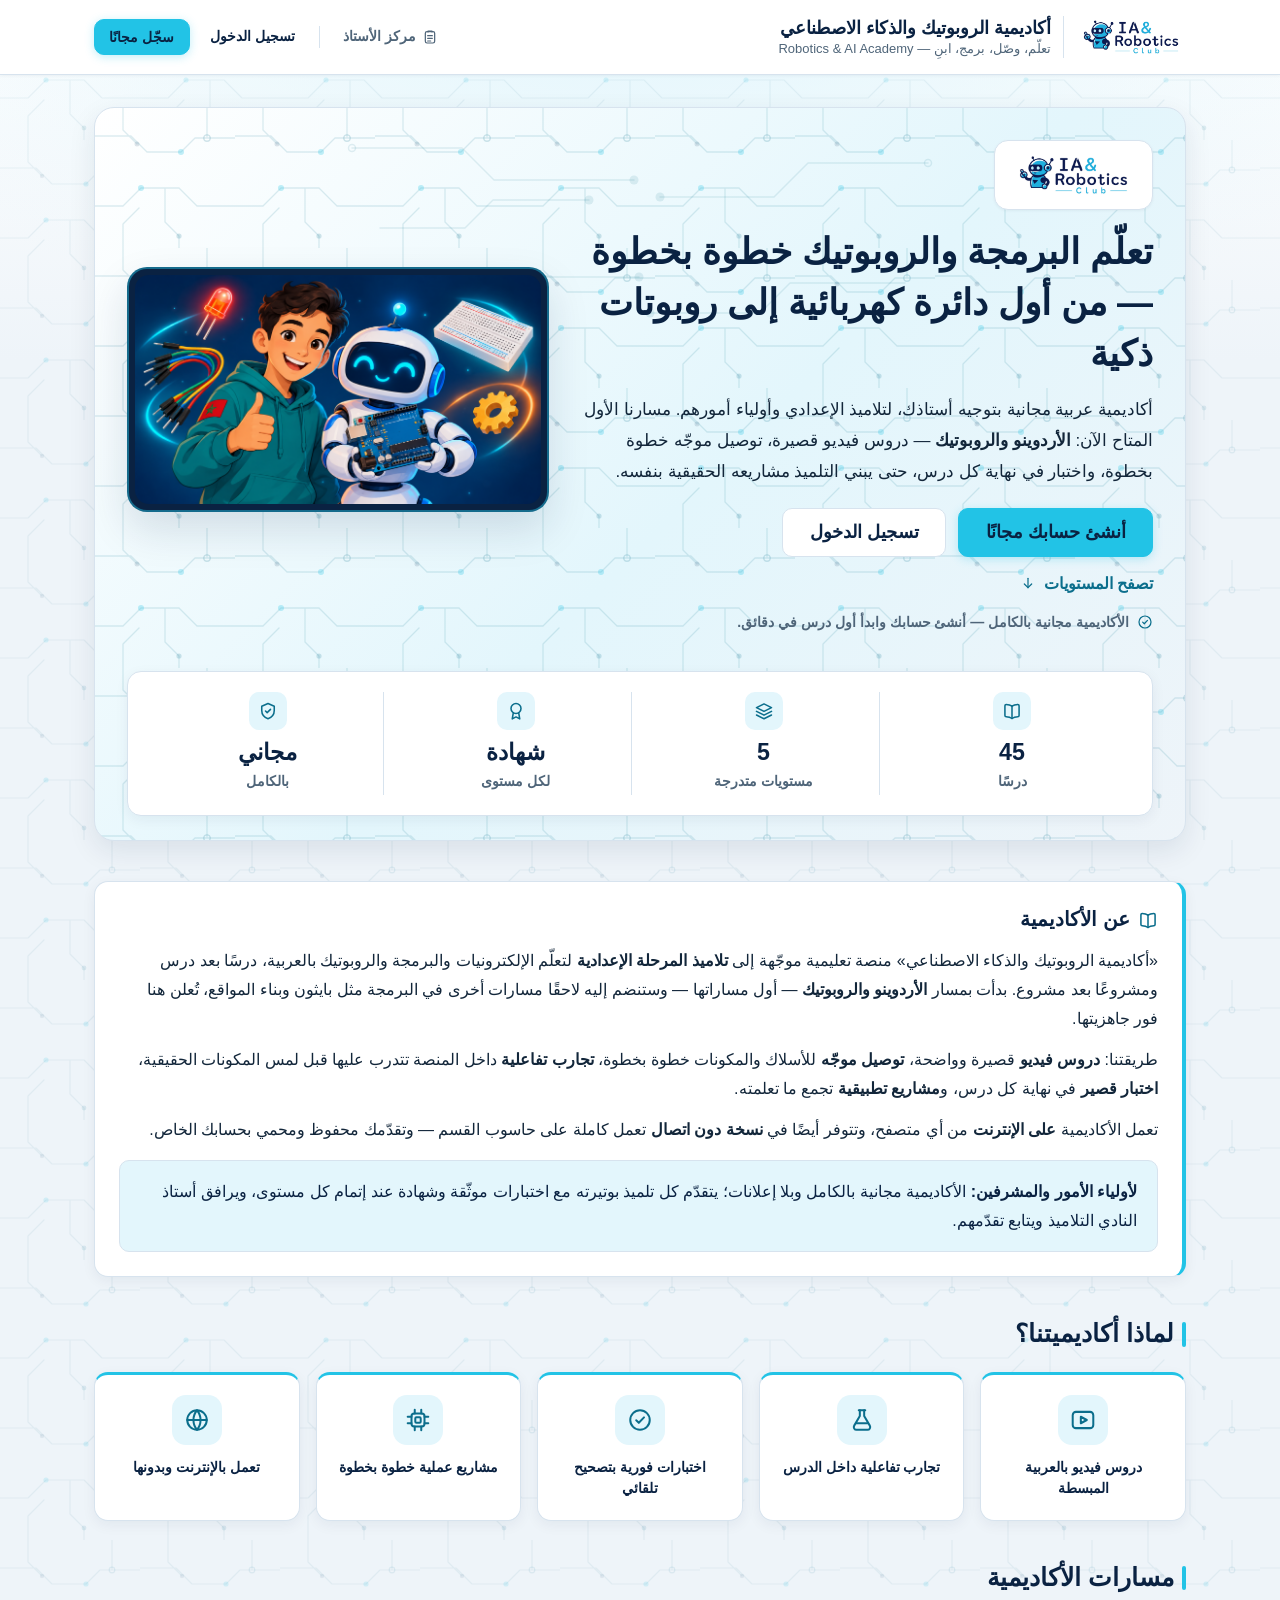
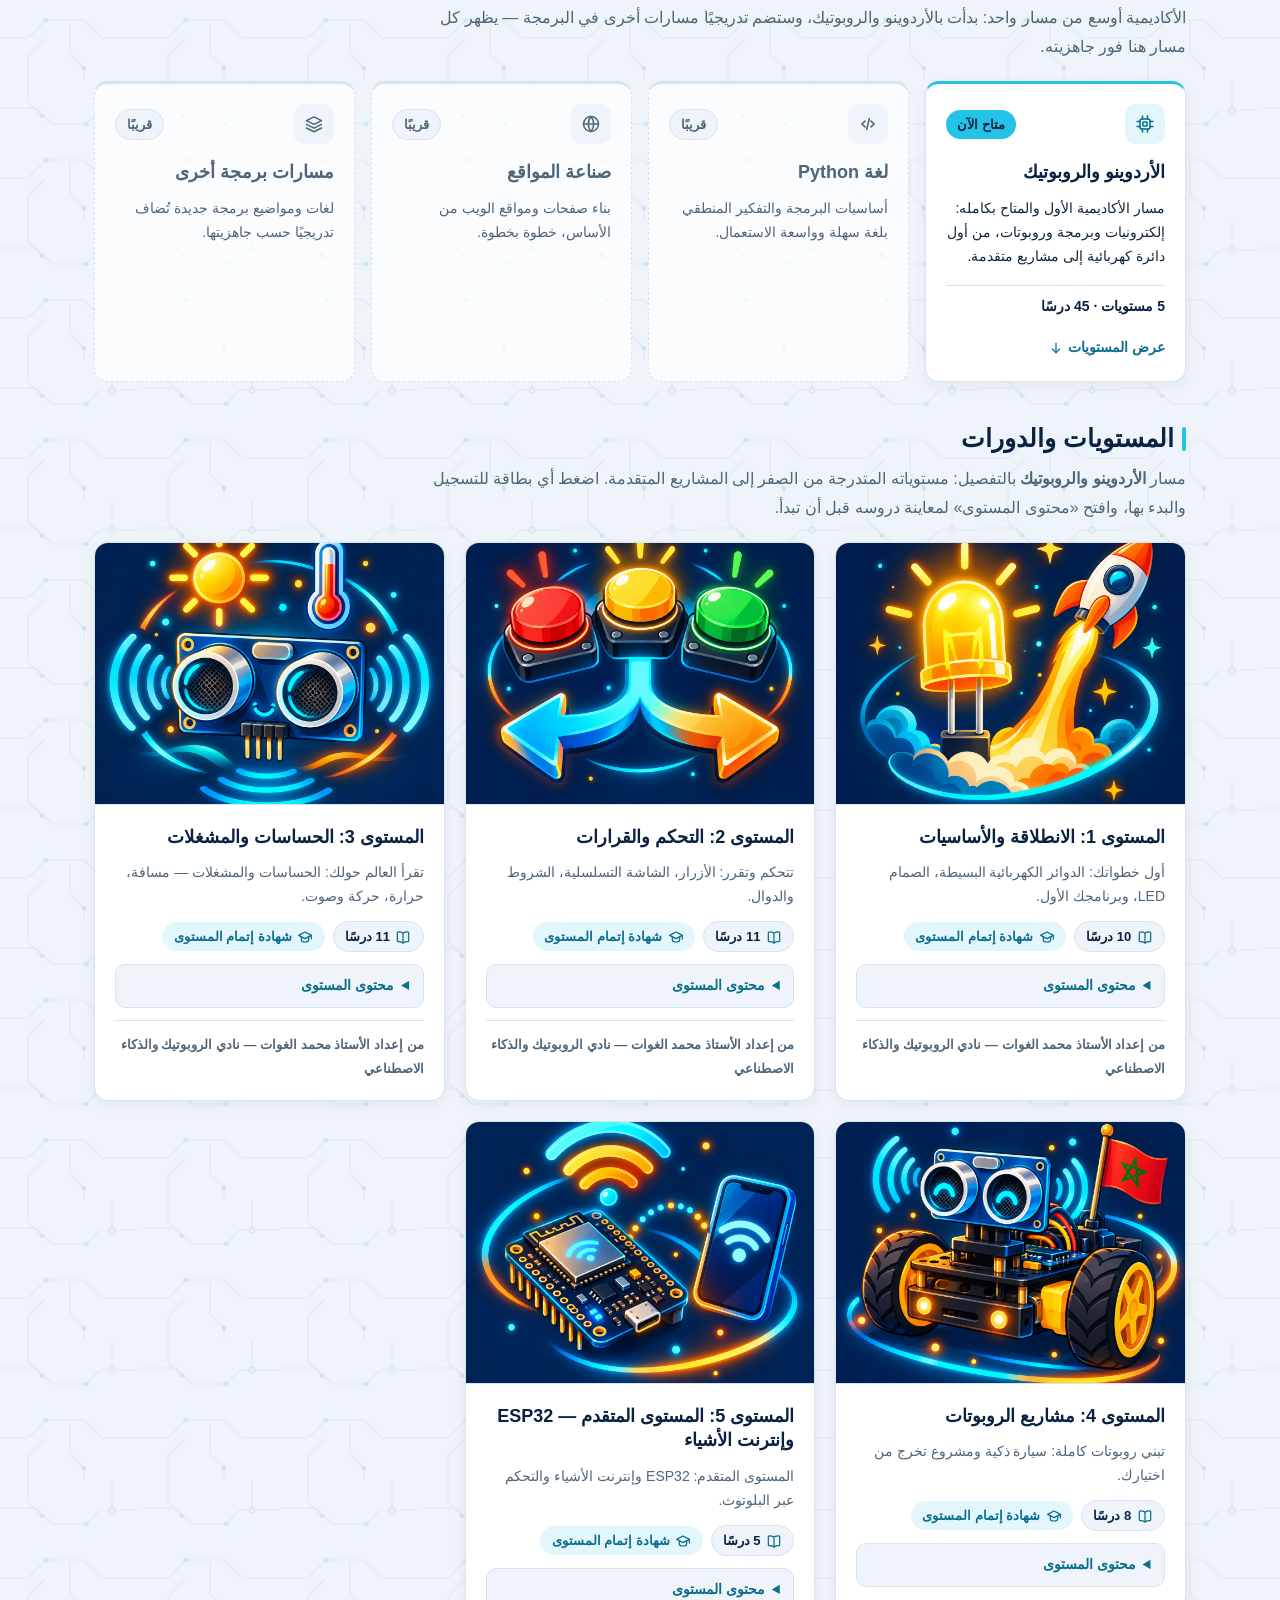
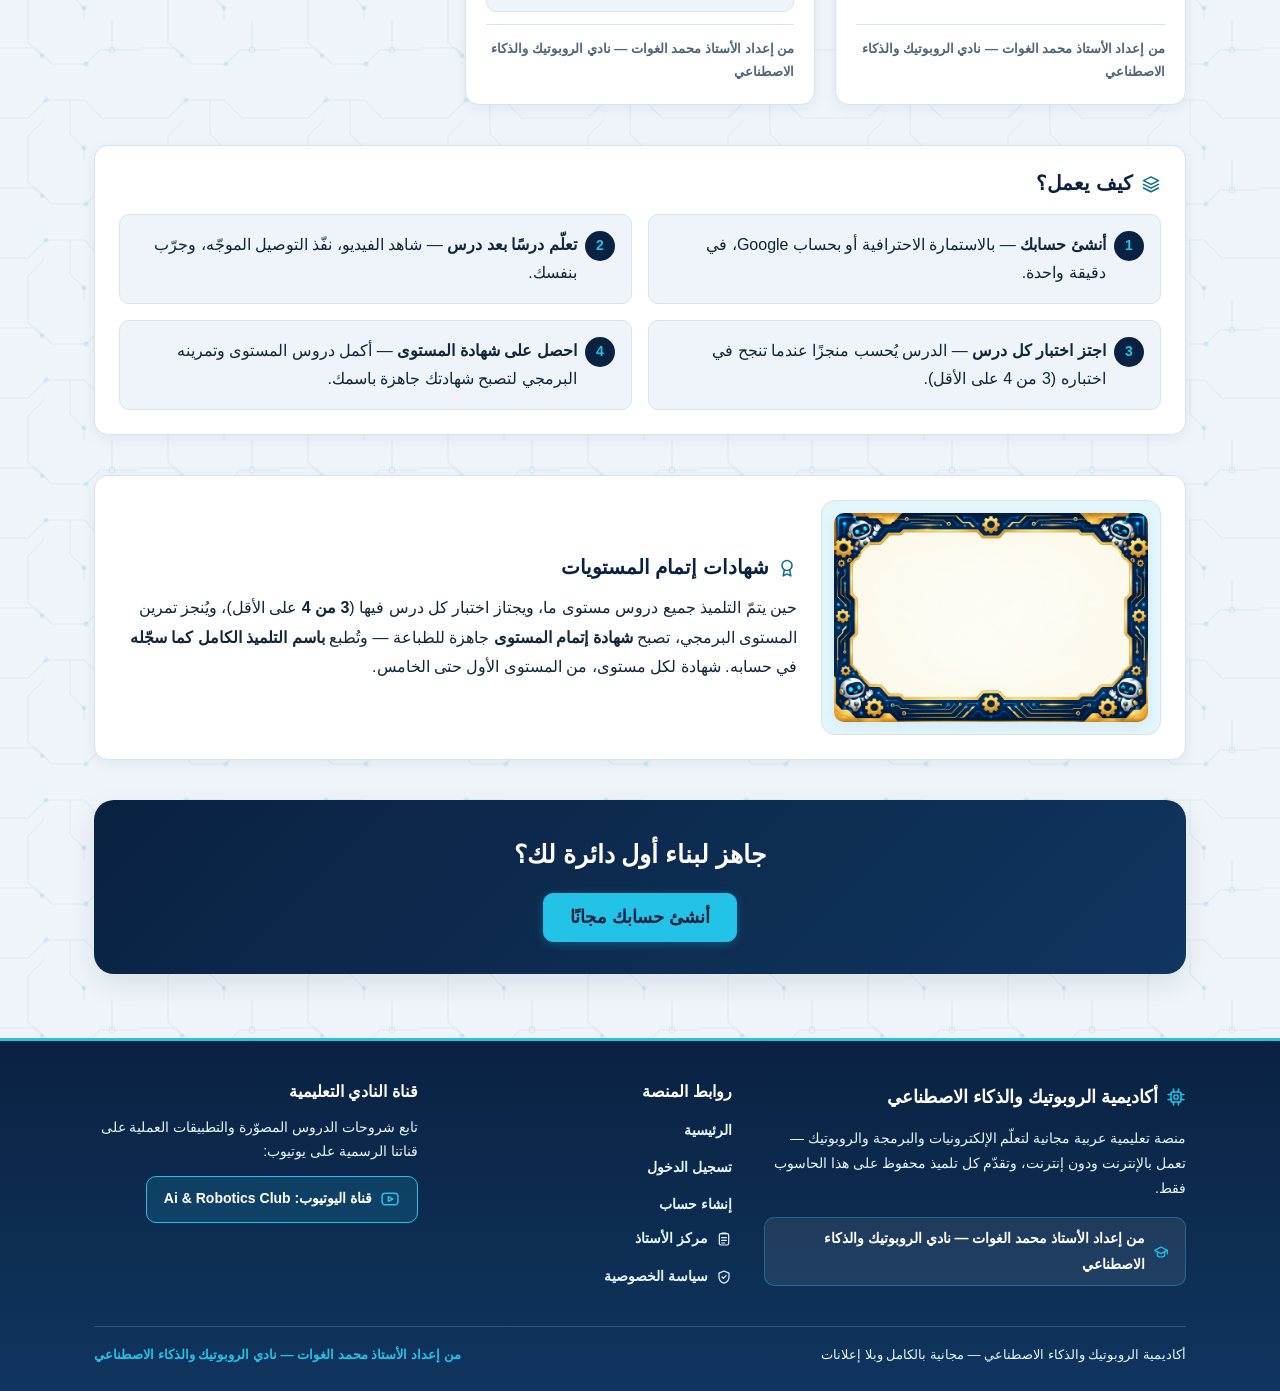
==== commit 4d5c5e97: "Redesign: Antigravity design system — index.html" ====
--- a/index.html
+++ b/index.html
@@ -8,6 +8,130 @@
 <link rel="stylesheet" href="style.css">
 </head>
 <body>
+<svg id="academy-icon-sprite" class="svg-sprite" xmlns="http://www.w3.org/2000/svg" aria-hidden="true" focusable="false">
+  <symbol id="ico-video" viewBox="0 0 24 24" fill="none" stroke="currentColor" stroke-width="1.85" stroke-linecap="round" stroke-linejoin="round">
+    <rect x="2.5" y="4.5" width="19" height="15" rx="3"/>
+    <polygon points="10 9 15.5 12 10 15 10 9"/>
+  </symbol>
+  <symbol id="ico-flask" viewBox="0 0 24 24" fill="none" stroke="currentColor" stroke-width="1.85" stroke-linecap="round" stroke-linejoin="round">
+    <path d="M9 3h6"/>
+    <path d="M10 3v5.4L4.8 17.2A2.5 2.5 0 0 0 7 21h10a2.5 2.5 0 0 0 2.2-3.8L14 8.4V3"/>
+    <path d="M6.8 15h10.4"/>
+  </symbol>
+  <symbol id="ico-check-circle" viewBox="0 0 24 24" fill="none" stroke="currentColor" stroke-width="1.85" stroke-linecap="round" stroke-linejoin="round">
+    <circle cx="12" cy="12" r="9"/>
+    <path d="m8.5 12.2 2.4 2.4 4.8-5"/>
+  </symbol>
+  <symbol id="ico-cpu" viewBox="0 0 24 24" fill="none" stroke="currentColor" stroke-width="1.85" stroke-linecap="round" stroke-linejoin="round">
+    <rect x="6" y="6" width="12" height="12" rx="2.5"/>
+    <rect x="9.5" y="9.5" width="5" height="5" rx="1"/>
+    <path d="M9 2.5v3.5M15 2.5v3.5M9 18v3.5M15 18v3.5M2.5 9H6M2.5 15H6M18 9h3.5M18 15h3.5"/>
+  </symbol>
+  <symbol id="ico-globe" viewBox="0 0 24 24" fill="none" stroke="currentColor" stroke-width="1.85" stroke-linecap="round" stroke-linejoin="round">
+    <circle cx="12" cy="12" r="9"/>
+    <path d="M3 12h18"/>
+    <path d="M12 3a14 14 0 0 1 0 18 14 14 0 0 1 0-18Z"/>
+  </symbol>
+  <symbol id="ico-cap" viewBox="0 0 24 24" fill="none" stroke="currentColor" stroke-width="1.85" stroke-linecap="round" stroke-linejoin="round">
+    <path d="M2.5 9.5 12 4.5l9.5 5-9.5 5-9.5-5Z"/>
+    <path d="M6.5 12v4.5c0 1.7 2.5 3 5.5 3s5.5-1.3 5.5-3V12"/>
+    <path d="M21.5 9.5V15"/>
+  </symbol>
+  <symbol id="ico-award" viewBox="0 0 24 24" fill="none" stroke="currentColor" stroke-width="1.85" stroke-linecap="round" stroke-linejoin="round">
+    <circle cx="12" cy="9" r="6"/>
+    <path d="m8.8 14.1-1.3 7.4 4.5-2.4 4.5 2.4-1.3-7.4"/>
+  </symbol>
+  <symbol id="ico-user" viewBox="0 0 24 24" fill="none" stroke="currentColor" stroke-width="1.85" stroke-linecap="round" stroke-linejoin="round">
+    <circle cx="12" cy="8" r="3.8"/>
+    <path d="M4.8 19.5a7.5 7.5 0 0 1 14.4 0"/>
+  </symbol>
+  <symbol id="ico-board" viewBox="0 0 24 24" fill="none" stroke="currentColor" stroke-width="1.85" stroke-linecap="round" stroke-linejoin="round">
+    <rect x="5" y="4" width="14" height="17" rx="2.5"/>
+    <path d="M9 4.5V3h6v1.5"/>
+    <path d="M8.5 10h7M8.5 14h7M8.5 18h4.5"/>
+  </symbol>
+  <symbol id="ico-youtube" viewBox="0 0 24 24" fill="none" stroke="currentColor" stroke-width="1.85" stroke-linecap="round" stroke-linejoin="round">
+    <rect x="2.5" y="5" width="19" height="14" rx="4"/>
+    <polygon points="10 9.2 15.2 12 10 14.8 10 9.2"/>
+  </symbol>
+  <symbol id="ico-layers" viewBox="0 0 24 24" fill="none" stroke="currentColor" stroke-width="1.85" stroke-linecap="round" stroke-linejoin="round">
+    <path d="M12 3.5 3 8l9 4.5L21 8l-9-4.5Z"/>
+    <path d="m3 12.5 9 4.5 9-4.5"/>
+    <path d="m3 16.8 9 4.5 9-4.5"/>
+  </symbol>
+  <symbol id="ico-book" viewBox="0 0 24 24" fill="none" stroke="currentColor" stroke-width="1.85" stroke-linecap="round" stroke-linejoin="round">
+    <path d="M12 6.2c-1.8-1.4-4.3-2-7-2A1.5 1.5 0 0 0 3.5 5.7v11.8c0 .8.7 1.5 1.5 1.5 2.7 0 5.2.6 7 2 1.8-1.4 4.3-2 7-2 .8 0 1.5-.7 1.5-1.5V5.7c0-.8-.7-1.5-1.5-1.5-2.7 0-5.2.6-7 2Z"/>
+    <path d="M12 6.2v14.8"/>
+  </symbol>
+  <symbol id="ico-code" viewBox="0 0 24 24" fill="none" stroke="currentColor" stroke-width="1.85" stroke-linecap="round" stroke-linejoin="round">
+    <path d="m8.5 8.5-4 3.5 4 3.5"/>
+    <path d="m15.5 8.5 4 3.5-4 3.5"/>
+    <path d="m13.5 5.5-3 13"/>
+  </symbol>
+  <symbol id="ico-shield" viewBox="0 0 24 24" fill="none" stroke="currentColor" stroke-width="1.85" stroke-linecap="round" stroke-linejoin="round">
+    <path d="M12 3 4.5 6.2v5.3c0 5 3.2 8.3 7.5 9.8 4.3-1.5 7.5-4.8 7.5-9.8V6.2L12 3Z"/>
+    <path d="m9 12 2 2 4-4"/>
+  </symbol>
+  <symbol id="ico-arrow-down" viewBox="0 0 24 24" fill="none" stroke="currentColor" stroke-width="1.85" stroke-linecap="round" stroke-linejoin="round">
+    <path d="M12 5v14"/>
+    <path d="m6.5 13.5 5.5 5.5 5.5-5.5"/>
+  </symbol>
+  <symbol id="ico-key" viewBox="0 0 24 24" fill="none" stroke="currentColor" stroke-width="1.85" stroke-linecap="round" stroke-linejoin="round">
+    <circle cx="8" cy="15" r="4.2"/>
+    <path d="m11 12 8.5-8.5"/>
+    <path d="m16 6.5 2.5 2.5M18.5 4 21 6.5"/>
+  </symbol>
+  <symbol id="ico-cloud" viewBox="0 0 24 24" fill="none" stroke="currentColor" stroke-width="1.85" stroke-linecap="round" stroke-linejoin="round">
+    <path d="M6.8 18.5h10.7a4 4 0 0 0 .5-7.96A5.5 5.5 0 0 0 7.3 9.2 4.5 4.5 0 0 0 6.8 18.5Z"/>
+  </symbol>
+  <symbol id="ico-save" viewBox="0 0 24 24" fill="none" stroke="currentColor" stroke-width="1.85" stroke-linecap="round" stroke-linejoin="round">
+    <path d="M6.5 4h9.7L19 6.8V19a1.5 1.5 0 0 1-1.5 1.5h-11A1.5 1.5 0 0 1 5 19V5.5A1.5 1.5 0 0 1 6.5 4Z"/>
+    <path d="M8.5 4v5h7V4"/>
+    <rect x="8" y="13" width="8" height="7.5" rx="1"/>
+  </symbol>
+  <symbol id="ico-bookmark" viewBox="0 0 24 24" fill="none" stroke="currentColor" stroke-width="1.85" stroke-linecap="round" stroke-linejoin="round">
+    <path d="M6.5 4h11A1.5 1.5 0 0 1 19 5.5v15l-7-4.2-7 4.2v-15A1.5 1.5 0 0 1 6.5 4Z"/>
+  </symbol>
+  <symbol id="ico-printer" viewBox="0 0 24 24" fill="none" stroke="currentColor" stroke-width="1.85" stroke-linecap="round" stroke-linejoin="round">
+    <path d="M7 8V4h10v4"/>
+    <rect x="4" y="8" width="16" height="8.5" rx="2"/>
+    <rect x="7" y="14" width="10" height="6" rx="1"/>
+  </symbol>
+  <symbol id="ico-upload" viewBox="0 0 24 24" fill="none" stroke="currentColor" stroke-width="1.85" stroke-linecap="round" stroke-linejoin="round">
+    <path d="M12 15V4.5"/>
+    <path d="m7.5 9 4.5-4.5L16.5 9"/>
+    <path d="M4 15.5v2.5A2 2 0 0 0 6 20h12a2 2 0 0 0 2-2v-2.5"/>
+  </symbol>
+  <symbol id="ico-folder" viewBox="0 0 24 24" fill="none" stroke="currentColor" stroke-width="1.85" stroke-linecap="round" stroke-linejoin="round">
+    <path d="M3.5 6.5A2 2 0 0 1 5.5 4.5h4.2l2 2.2h6.8a2 2 0 0 1 2 2v8.8a2 2 0 0 1-2 2h-13a2 2 0 0 1-2-2V6.5Z"/>
+  </symbol>
+  <symbol id="ico-target" viewBox="0 0 24 24" fill="none" stroke="currentColor" stroke-width="1.85" stroke-linecap="round" stroke-linejoin="round">
+    <circle cx="12" cy="12" r="8.5"/>
+    <circle cx="12" cy="12" r="4.5"/>
+    <circle cx="12" cy="12" r="1.2"/>
+  </symbol>
+  <symbol id="ico-tools" viewBox="0 0 24 24" fill="none" stroke="currentColor" stroke-width="1.85" stroke-linecap="round" stroke-linejoin="round">
+    <path d="M14.7 6.3a4.2 4.2 0 0 0-5.4 5.4l-5.3 5.3a1.6 1.6 0 0 0 2.3 2.3l5.3-5.3a4.2 4.2 0 0 0 5.4-5.4l-2.4 2.4-2.3-2.3 2.4-2.4Z"/>
+  </symbol>
+  <symbol id="ico-quiz" viewBox="0 0 24 24" fill="none" stroke="currentColor" stroke-width="1.85" stroke-linecap="round" stroke-linejoin="round">
+    <rect x="4.5" y="3.5" width="15" height="17" rx="2.5"/>
+    <path d="m8 9.2 1.4 1.4 2.6-2.6"/>
+    <path d="M14 9.5h2.5"/>
+    <path d="m8 14.7 1.4 1.4 2.6-2.6"/>
+    <path d="M14 15h2.5"/>
+  </symbol>
+  <symbol id="ico-edit" viewBox="0 0 24 24" fill="none" stroke="currentColor" stroke-width="1.85" stroke-linecap="round" stroke-linejoin="round">
+    <path d="M15.8 4.5a2.1 2.1 0 0 1 3 3L8.3 18l-4.3 1 1-4.3L15.8 4.5Z"/>
+    <path d="m14 6.3 3 3"/>
+  </symbol>
+  <symbol id="ico-spark" viewBox="0 0 24 24" fill="none" stroke="currentColor" stroke-width="1.85" stroke-linecap="round" stroke-linejoin="round">
+    <path d="m12 3 2.4 6.1L20.5 12l-6.1 2.4L12 20.5l-2.4-6.1L3.5 12l6.1-2.9L12 3Z"/>
+  </symbol>
+  <symbol id="ico-clock" viewBox="0 0 24 24" fill="none" stroke="currentColor" stroke-width="1.85" stroke-linecap="round" stroke-linejoin="round">
+    <circle cx="12" cy="12" r="8.8"/>
+    <path d="M12 7.5V12l3.2 2"/>
+  </symbol>
+</svg>
 <div id="app">
   <noscript>
     <div style="padding:2rem;text-align:center;font-family:sans-serif">
--- a/style.css
+++ b/style.css
@@ -1,524 +1,2292 @@
-/* أكاديمية الروبوتيك والذكاء الاصطناعي — ثيم كحلي عميق + سماوي (مطابق لثيم فيديوهات الدروس) */
+/* ============================================================
+   أكاديمية الروبوتيك والذكاء الاصطناعي — نظام التصميم الموحّد
+   اللوحة اللونية المقفلة فقط: أبيض #FFFFFF + كحلي #0A2242/#10355F + سماوي #22C3E6/#0B6E8C
+   + تدرجات فاتحة #E3F6FC/#EEF4F9/#D7E3EE + حبر #12263A/#4F6579
+   ============================================================ */
+
 :root {
-  --navy-900: #050f1f;
-  --navy-800: #07182e;
-  --navy-700: #0a2242;
-  --navy-600: #10355f;
-  --cyan: #22c3e6;
-  --cyan-dark: #0b6e8c;
-  --cyan-soft: #e3f6fc;
-  --bg: #eef4f9;
-  --card: #ffffff;
-  --ink: #12263a;
-  --muted: #4f6579;
-  --line: #d7e3ee;
-  --good: #14703c;
-  --bad: #b92c2c;
-  --amber: #f2a81d;
-  --radius: 16px;
-  --shadow: 0 6px 24px rgba(7, 24, 46, .10);
-}
-* { box-sizing: border-box; }
-html { scroll-behavior: smooth; }
+  /* ---------- 1. اللوحة اللونية المقفلة ---------- */
+  --color-white: #FFFFFF;
+  --color-navy-700: #0A2242;
+  --color-navy-600: #10355F;
+  --color-cyan: #22C3E6;
+  --color-cyan-dark: #0B6E8C;
+  --color-cyan-soft: #E3F6FC;
+  --color-bg: #EEF4F9;
+  --color-line: #D7E3EE;
+  --color-ink: #12263A;
+  --color-muted: #4F6579;
+
+  /* ألوان وظيفية للنجاح/الخطأ في الاستمارات والاختبارات فقط */
+  --color-good: #14703C;
+  --color-good-bg: rgba(20, 112, 60, 0.08);
+  --color-good-line: rgba(20, 112, 60, 0.28);
+  --color-bad: #B92C2C;
+  --color-bad-bg: rgba(185, 44, 44, 0.08);
+  --color-bad-line: rgba(185, 44, 44, 0.28);
+
+  /* متغيرات توافقية للطبقات المشتركة */
+  --navy-700: var(--color-navy-700);
+  --navy-600: var(--color-navy-600);
+  --cyan: var(--color-cyan);
+  --cyan-dark: var(--color-cyan-dark);
+  --cyan-soft: var(--color-cyan-soft);
+  --bg: var(--color-bg);
+  --card: var(--color-white);
+  --ink: var(--color-ink);
+  --muted: var(--color-muted);
+  --line: var(--color-line);
+  --good: var(--color-good);
+  --bad: var(--color-bad);
+
+  /* ---------- 2. سلّم المسافات (Spacing Scale) ---------- */
+  --space-1: 0.25rem;   /* 4px */
+  --space-2: 0.5rem;    /* 8px */
+  --space-3: 0.75rem;   /* 12px */
+  --space-4: 1rem;      /* 16px */
+  --space-5: 1.25rem;   /* 20px */
+  --space-6: 1.5rem;    /* 24px */
+  --space-8: 2rem;      /* 32px */
+  --space-10: 2.5rem;   /* 40px */
+  --space-12: 3rem;     /* 48px */
+  --space-16: 4rem;     /* 64px */
+  --container-max: 1140px;
+
+  /* ---------- 3. سلّم الخطوط (Typography Scale) ---------- */
+  --font-sans: "Segoe UI", Tahoma, Arial, sans-serif;
+  --font-mono: Consolas, "Courier New", monospace;
+  --text-xs: 0.8125rem; /* 13px */
+  --text-sm: 0.875rem;  /* 14px */
+  --text-base: 1rem;    /* 16px */
+  --text-md: 1.125rem;  /* 18px */
+  --text-lg: 1.25rem;   /* 20px */
+  --text-xl: 1.55rem;   /* ~25px */
+  --text-2xl: clamp(1.65rem, 3vw, 2.25rem);
+  --leading-tight: 1.38;
+  --leading-snug: 1.55;
+  --leading-body: 1.82;
+
+  /* ---------- 4. سلّم الزوايا (Radii Scale) ---------- */
+  --radius-xs: 6px;
+  --radius-sm: 10px;
+  --radius-md: 14px;
+  --radius-lg: 20px;
+  --radius-pill: 999px;
+  --radius: var(--radius-md);
+
+  /* ---------- 5. سلّم الظلال (Shadow Scale — مشتق من الكحلي #0A2242) ---------- */
+  --shadow-xs: 0 1px 3px rgba(10, 34, 66, 0.05);
+  --shadow-sm: 0 4px 14px rgba(10, 34, 66, 0.06);
+  --shadow-md: 0 10px 28px rgba(10, 34, 66, 0.09);
+  --shadow-lg: 0 18px 42px rgba(10, 34, 66, 0.13);
+  --shadow: var(--shadow-sm);
+
+  /* ---------- 6. أنماط الدوائر الإلكترونية (SVG inline data-URI — ألوان اللوحة فقط) ---------- */
+  --pattern-circuit-subtle: url("data:image/svg+xml,%3Csvg xmlns='http://www.w3.org/2000/svg' width='140' height='140' viewBox='0 0 140 140' fill='none'%3E%3Cpath d='M0 28h36l16 16h34M86 44l14-14h40M28 0v22l14 14M112 0v30M0 98h28l18-18h38l18 18h38M70 80v34l14 14v12M28 140v-24l16-16' stroke='%230B6E8C' stroke-opacity='0.065' stroke-width='1.2' stroke-linecap='round' stroke-linejoin='round'/%3E%3Ccircle cx='86' cy='44' r='2.6' fill='%2322C3E6' fill-opacity='0.14'/%3E%3Ccircle cx='46' cy='80' r='2.6' fill='%2322C3E6' fill-opacity='0.14'/%3E%3Ccircle cx='84' cy='128' r='2.4' fill='%230B6E8C' fill-opacity='0.10'/%3E%3Ccircle cx='112' cy='30' r='2.8' stroke='%230B6E8C' stroke-opacity='0.09' stroke-width='1.2'/%3E%3Ccircle cx='42' cy='36' r='2.2' fill='%2310355F' fill-opacity='0.07'/%3E%3C/svg%3E");
+  --pattern-circuit-hero: url("data:image/svg+xml,%3Csvg xmlns='http://www.w3.org/2000/svg' width='140' height='140' viewBox='0 0 140 140' fill='none'%3E%3Cpath d='M0 28h36l16 16h34M86 44l14-14h40M28 0v22l14 14M112 0v30M0 98h28l18-18h38l18 18h38M70 80v34l14 14v12M28 140v-24l16-16' stroke='%230B6E8C' stroke-opacity='0.135' stroke-width='1.35' stroke-linecap='round' stroke-linejoin='round'/%3E%3Ccircle cx='86' cy='44' r='3' fill='%2322C3E6' fill-opacity='0.28'/%3E%3Ccircle cx='46' cy='80' r='3' fill='%2322C3E6' fill-opacity='0.28'/%3E%3Ccircle cx='84' cy='128' r='2.6' fill='%230B6E8C' fill-opacity='0.18'/%3E%3Ccircle cx='112' cy='30' r='3.2' stroke='%230B6E8C' stroke-opacity='0.18' stroke-width='1.35'/%3E%3Ccircle cx='42' cy='36' r='2.5' fill='%2310355F' fill-opacity='0.13'/%3E%3C/svg%3E");
+}
+
+/* ---------- الأساسيات ---------- */
+*, *::before, *::after {
+  box-sizing: border-box;
+}
+html {
+  scroll-behavior: smooth;
+}
 body {
   margin: 0;
-  background: var(--bg);
-  color: var(--ink);
-  font-family: "Segoe UI", Tahoma, Arial, sans-serif;
+  min-height: 100vh;
+  background-color: var(--color-bg);
+  background-image:
+    var(--pattern-circuit-subtle),
+    radial-gradient(ellipse 95% 480px at 50% 0%, var(--color-cyan-soft) 0%, rgba(227, 246, 252, 0) 72%),
+    linear-gradient(180deg, var(--color-white) 0%, var(--color-bg) 360px, var(--color-bg) 100%);
+  background-attachment: scroll;
+  color: var(--color-ink);
+  font-family: var(--font-sans);
+  font-size: var(--text-base);
+  line-height: var(--leading-body);
+  -webkit-font-smoothing: antialiased;
+}
+#app {
+  min-height: 100vh;
+  display: flex;
+  flex-direction: column;
+}
+a {
+  color: var(--color-cyan-dark);
+  text-decoration: none;
+  transition: color 0.15s ease;
+}
+a:hover {
+  color: var(--color-navy-700);
+  text-decoration: underline;
+}
+:focus-visible {
+  outline: 3px solid var(--color-cyan-dark);
+  outline-offset: 2px;
+}
+h1[tabindex="-1"]:focus,
+main[tabindex="-1"]:focus {
+  outline: none;
+}
+h1, h2, h3 {
+  color: var(--color-navy-700);
+  line-height: var(--leading-tight);
+  margin-top: 0;
+}
+p {
+  margin: 0 0 var(--space-3);
+}
+p:last-child {
+  margin-bottom: 0;
+}
+.muted {
+  color: var(--color-muted);
+}
+.small {
+  font-size: var(--text-sm);
+}
+
+/* ---------- نظام الأيقونات الموحّد (Inline SVG Symbols) ---------- */
+.svg-sprite {
+  position: absolute;
+  width: 0;
+  height: 0;
+  overflow: hidden;
+  pointer-events: none;
+}
+.icon {
+  display: inline-block;
+  width: 20px;
+  height: 20px;
+  flex: 0 0 auto;
+  vertical-align: -0.22em;
+  stroke: currentColor;
+  fill: none;
+}
+.icon-sm {
+  width: 16px;
+  height: 16px;
+  vertical-align: -0.18em;
+}
+.icon-md {
+  width: 20px;
+  height: 20px;
+}
+.icon-lg {
+  width: 26px;
+  height: 26px;
+}
+.inline-icon-link,
+.inline-icon-row,
+.inline-icon-badge {
+  display: inline-flex;
+  align-items: center;
+  gap: var(--space-2);
+}
+.status-ok {
+  display: inline-flex;
+  align-items: center;
+  gap: var(--space-1);
+  color: var(--color-good);
+  font-weight: 700;
+}
+
+/* ---------- رابط تجاوز الترويسة ---------- */
+.skip-link {
+  position: absolute;
+  inset-inline-start: var(--space-4);
+  top: -120px;
+  z-index: 100;
+  background: var(--color-navy-700);
+  color: var(--color-white);
+  font-weight: 700;
+  padding: var(--space-3) var(--space-5);
+  border-radius: 0 0 var(--radius-sm) var(--radius-sm);
+  box-shadow: var(--shadow-md);
+  transition: top 0.15s ease;
+}
+.skip-link:focus {
+  top: 0;
+  color: var(--color-white);
+  text-decoration: none;
+}
+
+/* ---------- الشريط العلوي الأبيض النظيف (Edraak MOOC Header) ---------- */
+.site-header {
+  position: sticky;
+  top: 0;
+  z-index: 50;
+  background: var(--color-white);
+  border-bottom: 1px solid var(--color-line);
+  box-shadow: var(--shadow-xs);
+}
+.header-inner {
+  max-width: var(--container-max);
+  margin: 0 auto;
+  padding: var(--space-3) var(--space-6);
+  min-height: 74px;
+  display: flex;
+  align-items: center;
+  justify-content: space-between;
+  gap: var(--space-4);
+  flex-wrap: wrap;
+}
+.brand {
+  display: flex;
+  align-items: center;
+  gap: var(--space-3);
+  color: var(--color-navy-700);
+  min-width: 0;
+}
+.brand:hover {
+  text-decoration: none;
+  color: var(--color-navy-700);
+}
+.brand-logo {
+  height: 46px;
+  width: auto;
+  max-width: 132px;
+  object-fit: contain;
+  display: block;
+  flex-shrink: 0;
+}
+.brand-text {
+  min-width: 0;
+  border-inline-start: 1px solid var(--color-line);
+  padding-inline-start: var(--space-3);
+}
+.brand-name {
+  display: block;
+  font-size: var(--text-md);
+  font-weight: 800;
+  color: var(--color-navy-700);
+  line-height: 1.35;
+}
+.brand-sub {
+  display: block;
+  font-size: var(--text-xs);
+  color: var(--color-muted);
+  direction: ltr;
+  text-align: right;
+  line-height: 1.4;
+}
+.user-box {
+  display: flex;
+  align-items: center;
+  gap: var(--space-2);
+  flex-wrap: wrap;
+}
+.header-nav-link {
+  display: inline-flex;
+  align-items: center;
+  gap: 0.38rem;
+  color: var(--color-muted);
+  font-size: var(--text-sm);
+  font-weight: 700;
+  padding: 0.42rem 0.7rem;
+  border-radius: var(--radius-sm);
+  transition: background 0.15s ease, color 0.15s ease;
+}
+.header-nav-link:hover {
+  background: var(--color-bg);
+  color: var(--color-navy-700);
+  text-decoration: none;
+}
+.header-sep {
+  width: 1px;
+  height: 22px;
+  background: var(--color-line);
+  margin-inline: var(--space-1);
+}
+.user-name {
+  display: inline-flex;
+  align-items: center;
+  gap: 0.4rem;
+  background: var(--color-cyan-soft);
+  color: var(--color-navy-700);
+  border: 1px solid var(--color-line);
+  border-radius: var(--radius-pill);
+  padding: 0.32rem 0.85rem;
+  font-size: var(--text-sm);
+  font-weight: 700;
+}
+.user-name .icon {
+  color: var(--color-cyan-dark);
+}
+
+/* ---------- نظام الأزرار الموحّد (One Button System) ---------- */
+.btn {
+  display: inline-flex;
+  align-items: center;
+  justify-content: center;
+  gap: var(--space-2);
+  min-height: 42px;
+  padding: 0.5rem 1.25rem;
+  border: 1.5px solid transparent;
+  border-radius: var(--radius-sm);
+  font-family: inherit;
+  font-size: var(--text-base);
+  font-weight: 700;
+  line-height: 1.35;
+  cursor: pointer;
+  text-decoration: none;
+  transition: background 0.15s ease, color 0.15s ease, border-color 0.15s ease, box-shadow 0.15s ease, transform 0.15s ease;
+}
+.btn:hover {
+  text-decoration: none;
+}
+.btn[disabled] {
+  opacity: 0.55;
+  cursor: wait;
+}
+.btn-primary {
+  background: var(--color-cyan);
+  color: var(--color-navy-700);
+  border-color: var(--color-cyan);
+  font-weight: 800;
+  box-shadow: 0 2px 10px rgba(34, 195, 230, 0.28);
+}
+.btn-primary:hover {
+  background: var(--color-navy-700);
+  color: var(--color-white);
+  border-color: var(--color-navy-700);
+  box-shadow: var(--shadow-sm);
+}
+.btn-ghost {
+  background: var(--color-white);
+  color: var(--color-navy-700);
+  border-color: var(--color-line);
+}
+.btn-ghost:hover {
+  background: var(--color-cyan-soft);
+  color: var(--color-navy-700);
+  border-color: var(--color-cyan);
+}
+.btn-textlink {
+  display: inline-flex;
+  align-items: center;
+  justify-content: center;
+  gap: var(--space-1);
+  background: transparent;
+  border: none;
+  cursor: pointer;
+  font-family: inherit;
+  color: var(--color-navy-700);
+  font-weight: 700;
+  font-size: var(--text-sm);
+  padding: 0.45rem 0.75rem;
+  border-radius: var(--radius-sm);
+  text-decoration: none;
+  transition: background 0.15s ease, color 0.15s ease;
+}
+.btn-textlink:hover {
+  background: var(--color-bg);
+  color: var(--color-cyan-dark);
+  text-decoration: none;
+}
+.btn-signup {
+  padding-inline: 1.15rem;
+}
+.btn-small {
+  min-height: 36px;
+  padding: 0.32rem 0.9rem;
+  font-size: var(--text-sm);
+}
+.btn-lg {
+  min-height: 48px;
+  padding: 0.7rem 1.65rem;
+  font-size: var(--text-md);
+}
+.btn-wide {
+  width: 100%;
+  min-height: 46px;
+}
+
+/* ---------- التخطيط العام ونظام البطاقات الموحّد (One Card System) ---------- */
+.page {
+  flex: 1;
+  width: 100%;
+  max-width: var(--container-max);
+  margin: 0 auto;
+  padding: var(--space-8) var(--space-6) var(--space-16);
+}
+.page-title {
+  display: flex;
+  align-items: center;
+  gap: var(--space-2);
+  font-size: var(--text-xl);
+  font-weight: 800;
+  color: var(--color-navy-700);
+  margin: var(--space-2) 0 var(--space-4);
+}
+.page-title .icon {
+  color: var(--color-cyan-dark);
+}
+.crumbs {
+  color: var(--color-muted);
+  font-size: var(--text-sm);
+  font-weight: 600;
+  margin: 0 0 var(--space-3);
+}
+.card {
+  background: var(--color-white);
+  border: 1px solid var(--color-line);
+  border-radius: var(--radius-md);
+  box-shadow: var(--shadow-sm);
+  padding: var(--space-6);
+  margin: var(--space-5) 0;
+}
+.card h2 {
+  display: flex;
+  align-items: center;
+  gap: var(--space-2);
+  margin: 0 0 var(--space-3);
+  color: var(--color-navy-700);
+  font-size: var(--text-lg);
+  font-weight: 800;
+}
+.card h2 .icon {
+  color: var(--color-cyan-dark);
+}
+
+/* ---------- صفحة الاستقبال العامة (Landing Page — Edraak MOOC Structure) ---------- */
+.landing-section {
+  margin: 0 0 var(--space-10);
+}
+.section-head {
+  margin-bottom: var(--space-5);
+}
+.section-head .page-title {
+  margin: 0 0 var(--space-2);
+  position: relative;
+  padding-inline-start: var(--space-3);
+}
+.section-head .page-title::before {
+  content: "";
+  position: absolute;
+  inset-inline-start: 0;
+  top: 0.2em;
+  bottom: 0.2em;
+  width: 4px;
+  border-radius: var(--radius-pill);
+  background: var(--color-cyan);
+}
+.landing-track-note,
+.landing-tracks-intro {
+  color: var(--color-muted);
+  max-width: 780px;
+  margin: 0;
+}
+
+/* القسم الافتتاحي (Hero) — تدرج فاتح + نمط دوائر إلكترونية أوضح */
+.landing-hero {
+  position: relative;
+  overflow: hidden;
+  background-color: var(--color-white);
+  background-image:
+    var(--pattern-circuit-hero),
+    linear-gradient(135deg, var(--color-white) 0%, var(--color-cyan-soft) 54%, var(--color-bg) 100%);
+  border: 1px solid var(--color-line);
+  border-radius: var(--radius-lg);
+  box-shadow: var(--shadow-md);
+  padding: var(--space-8) var(--space-8) var(--space-6);
+  margin-bottom: var(--space-10);
+}
+.hero-circuit-ornament {
+  position: absolute;
+  inset-inline: 0;
+  top: 0;
+  width: 100%;
+  height: 260px;
+  color: rgba(11, 110, 140, 0.11);
+  pointer-events: none;
+  z-index: 0;
+}
+.landing-hero-grid {
+  position: relative;
+  z-index: 1;
+  display: grid;
+  grid-template-columns: 1.15fr 0.85fr;
+  gap: var(--space-8);
+  align-items: center;
+}
+.landing-hero-copy {
+  text-align: right;
+}
+.landing-logo-wrap {
+  display: inline-flex;
+  align-items: center;
+  background: var(--color-white);
+  border: 1px solid var(--color-line);
+  border-radius: var(--radius-md);
+  padding: var(--space-2) var(--space-4);
+  box-shadow: var(--shadow-xs);
+  margin-bottom: var(--space-4);
+}
+.landing-logo {
+  display: block;
+  height: 52px;
+  width: auto;
+  max-width: 180px;
+  object-fit: contain;
+}
+.landing-hero h1 {
+  color: var(--color-navy-700);
+  font-size: var(--text-2xl);
+  font-weight: 800;
+  line-height: 1.42;
+  margin: 0 0 var(--space-4);
+}
+.landing-promise {
+  color: var(--color-ink);
+  font-size: 1.06rem;
+  line-height: var(--leading-body);
+  margin: 0 0 var(--space-5);
+}
+.landing-ctas {
+  display: flex;
+  gap: var(--space-3);
+  align-items: center;
+  flex-wrap: wrap;
+  margin: 0 0 var(--space-3);
+}
+.landing-browse-row {
+  margin: 0 0 var(--space-3);
+}
+.landing-browse {
+  display: inline-flex;
+  align-items: center;
+  gap: var(--space-2);
+  background: none;
+  border: none;
+  cursor: pointer;
+  font-family: inherit;
+  color: var(--color-cyan-dark);
+  font-weight: 700;
+  font-size: var(--text-base);
+  padding: var(--space-1) 0;
+}
+.landing-browse:hover {
+  color: var(--color-navy-700);
+  text-decoration: underline;
+}
+.landing-free {
+  display: inline-flex;
+  align-items: center;
+  gap: var(--space-2);
+  color: var(--color-muted);
+  font-size: var(--text-sm);
+  font-weight: 700;
+  margin: 0;
+}
+.landing-free .icon {
+  color: var(--color-cyan-dark);
+}
+.landing-hero-visual {
+  display: flex;
+  justify-content: center;
+}
+.landing-hero-frame {
+  width: 100%;
+  background: var(--color-navy-700);
+  border-radius: var(--radius-lg);
+  padding: 6px;
+  border: 2px solid rgba(34, 195, 230, 0.45);
+  box-shadow: var(--shadow-lg);
+}
+.landing-hero-art {
+  display: block;
+  width: 100%;
+  height: auto;
+  border-radius: var(--radius-md);
+}
+
+/* شريط الإحصاءات في الهيرو (4 أعمدة متوازنة) */
+.landing-stats {
+  position: relative;
+  z-index: 1;
+  display: grid;
+  grid-template-columns: repeat(4, 1fr);
+  gap: var(--space-4);
+  margin-top: var(--space-8);
+  padding: var(--space-5) var(--space-6);
+  background: var(--color-white);
+  border: 1px solid var(--color-line);
+  border-radius: var(--radius-md);
+  box-shadow: var(--shadow-sm);
+}
+.landing-stat {
+  display: flex;
+  flex-direction: column;
+  align-items: center;
+  text-align: center;
+  padding-inline: var(--space-2);
+  border-inline-start: 1px solid var(--color-line);
+}
+.landing-stat:first-child {
+  border-inline-start: none;
+}
+.landing-stat-icon {
+  display: inline-flex;
+  align-items: center;
+  justify-content: center;
+  width: 38px;
+  height: 38px;
+  border-radius: var(--radius-sm);
+  background: var(--color-cyan-soft);
+  color: var(--color-cyan-dark);
+  margin-bottom: var(--space-2);
+}
+.landing-stat-num {
+  font-size: 1.45rem;
+  font-weight: 800;
+  color: var(--color-navy-700);
+  line-height: 1.25;
+}
+.landing-stat-label {
+  color: var(--color-muted);
+  font-weight: 700;
+  font-size: var(--text-sm);
+  margin-top: 2px;
+}
+
+/* قسم عن الأكاديمية */
+.landing-about {
+  border-inline-start: 4px solid var(--color-cyan);
+}
+.about-parents-callout {
+  background: var(--color-cyan-soft);
+  border: 1px solid var(--color-line);
+  border-radius: var(--radius-sm);
+  padding: var(--space-4) var(--space-5);
+  margin-top: var(--space-4);
+  color: var(--color-navy-700);
+}
+
+/* قسم «لماذا أكاديميتنا؟» — شبكة خماسية متساوية بلا بطاقة يتيمة */
+.landing-features {
+  display: grid;
+  grid-template-columns: repeat(5, 1fr);
+  gap: var(--space-4);
+}
+.landing-feature {
+  background: var(--color-white);
+  border: 1px solid var(--color-line);
+  border-top: 3px solid var(--color-cyan);
+  border-radius: var(--radius-md);
+  box-shadow: var(--shadow-sm);
+  padding: var(--space-5) var(--space-4);
+  display: flex;
+  flex-direction: column;
+  align-items: center;
+  gap: var(--space-3);
+  text-align: center;
+}
+.landing-feature-icon {
+  width: 50px;
+  height: 50px;
+  border-radius: var(--radius-md);
+  background: var(--color-cyan-soft);
+  color: var(--color-cyan-dark);
+  display: inline-flex;
+  align-items: center;
+  justify-content: center;
+}
+.landing-feature-label {
+  font-weight: 700;
+  font-size: var(--text-sm);
+  color: var(--color-navy-700);
+  line-height: var(--leading-snug);
+}
+
+/* قسم «مسارات الأكاديمية» — شبكة رباعية متساوية */
+.landing-track-grid {
+  display: grid;
+  grid-template-columns: repeat(4, 1fr);
+  gap: var(--space-4);
+}
+.landing-track-card {
+  background: var(--color-white);
+  border: 1px solid var(--color-line);
+  border-top: 3px solid var(--color-cyan);
+  border-radius: var(--radius-md);
+  box-shadow: var(--shadow-sm);
+  padding: var(--space-5);
+  display: flex;
+  flex-direction: column;
+  gap: var(--space-2);
+}
+.landing-track-card.is-live {
+  cursor: pointer;
+  transition: transform 0.18s ease, box-shadow 0.18s ease, border-color 0.18s ease;
+}
+.landing-track-card.is-live:hover {
+  transform: translateY(-3px);
+  border-color: var(--color-cyan);
+  box-shadow: var(--shadow-md);
+}
+.landing-track-card.is-soon {
+  background: rgba(255, 255, 255, 0.72);
+  border-style: dashed;
+  border-top: 3px solid var(--color-line);
+  box-shadow: none;
+}
+.track-card-top {
+  display: flex;
+  align-items: center;
+  justify-content: space-between;
+  gap: var(--space-2);
+  margin-bottom: var(--space-1);
+}
+.track-icon-box {
+  width: 40px;
+  height: 40px;
+  border-radius: var(--radius-sm);
+  background: var(--color-cyan-soft);
+  color: var(--color-cyan-dark);
+  display: inline-flex;
+  align-items: center;
+  justify-content: center;
+}
+.landing-track-card.is-soon .track-icon-box {
+  background: var(--color-bg);
+  color: var(--color-muted);
+}
+.landing-track-card h3 {
+  color: var(--color-navy-700);
+  margin: var(--space-1) 0;
+  font-size: var(--text-md);
+  font-weight: 800;
+}
+.landing-track-card.is-soon h3 {
+  color: var(--color-muted);
+}
+.landing-track-desc {
+  margin: 0;
+  font-size: var(--text-sm);
+  color: var(--color-muted);
+  line-height: 1.7;
+}
+.landing-track-card.is-live .landing-track-desc {
+  color: var(--color-ink);
+}
+.track-badge {
+  border-radius: var(--radius-pill);
+  padding: 0.15rem 0.7rem;
+  font-size: var(--text-xs);
+  font-weight: 800;
+  white-space: nowrap;
+}
+.track-badge-live {
+  background: var(--color-cyan);
+  color: var(--color-navy-700);
+}
+.track-badge-soon {
+  background: var(--color-bg);
+  color: var(--color-muted);
+  border: 1px solid var(--color-line);
+}
+.landing-track-meta {
+  margin: var(--space-2) 0 0;
+  padding-top: var(--space-2);
+  border-top: 1px solid var(--color-line);
+  font-size: var(--text-sm);
+  font-weight: 800;
+  color: var(--color-navy-700);
+}
+.landing-track-action {
+  margin-top: auto;
+  padding-top: var(--space-2);
+  display: inline-flex;
+  align-items: center;
+  gap: var(--space-1);
+  font-size: var(--text-sm);
+  font-weight: 800;
+  color: var(--color-cyan-dark);
+}
+
+/* قسم «المستويات والدورات» — بطاقات كتالوج الدورات (Edraak Course Cards) */
+.landing-level-grid {
+  display: grid;
+  grid-template-columns: repeat(3, 1fr);
+  gap: var(--space-5);
+}
+.landing-level-card {
+  background: var(--color-white);
+  border: 1px solid var(--color-line);
+  border-radius: var(--radius-md);
+  box-shadow: var(--shadow-sm);
+  overflow: hidden;
+  cursor: pointer;
+  display: flex;
+  flex-direction: column;
+  transition: transform 0.18s ease, box-shadow 0.18s ease, border-color 0.18s ease;
+}
+.landing-level-card:hover {
+  transform: translateY(-3px);
+  border-color: var(--color-cyan);
+  box-shadow: var(--shadow-md);
+}
+.landing-cover-wrap {
+  width: 100%;
+  aspect-ratio: 4 / 3;
+  background: var(--color-navy-700);
+  overflow: hidden;
+  border-bottom: 1px solid var(--color-line);
+}
+.landing-cover {
+  width: 100%;
+  height: 100%;
+  object-fit: cover;
+  display: block;
+  transition: transform 0.25s ease;
+}
+.landing-level-card:hover .landing-cover {
+  transform: scale(1.03);
+}
+.landing-card-body {
+  padding: var(--space-5);
+  display: flex;
+  flex-direction: column;
+  gap: var(--space-3);
+  flex: 1;
+}
+.landing-level-card h3 {
+  color: var(--color-navy-700);
+  margin: 0;
+  font-size: var(--text-md);
+  font-weight: 800;
+}
+.landing-desc {
+  color: var(--color-muted);
+  font-size: var(--text-sm);
+  line-height: 1.7;
+  margin: 0;
+}
+.landing-meta {
+  display: flex;
+  align-items: center;
+  gap: var(--space-2);
+  flex-wrap: wrap;
+  margin: 0;
+}
+.landing-count {
+  display: inline-flex;
+  align-items: center;
+  gap: 0.35rem;
+  background: var(--color-bg);
+  color: var(--color-navy-700);
+  border: 1px solid var(--color-line);
+  border-radius: var(--radius-pill);
+  padding: 0.18rem 0.7rem;
+  font-size: var(--text-xs);
+  font-weight: 800;
+}
+.landing-count .icon {
+  color: var(--color-cyan-dark);
+}
+.landing-cert {
+  display: inline-flex;
+  align-items: center;
+  gap: 0.35rem;
+  background: var(--color-cyan-soft);
+  color: var(--color-cyan-dark);
+  border-radius: var(--radius-pill);
+  padding: 0.18rem 0.7rem;
+  font-size: var(--text-xs);
+  font-weight: 800;
+}
+.landing-syllabus {
+  background: var(--color-bg);
+  border: 1px solid var(--color-line);
+  border-radius: var(--radius-sm);
+  padding: 0.5rem 0.85rem;
+}
+.landing-syllabus summary {
+  cursor: pointer;
+  font-size: var(--text-sm);
+  font-weight: 700;
+  color: var(--color-cyan-dark);
+  user-select: none;
+}
+.landing-syllabus summary:hover {
+  color: var(--color-navy-700);
+}
+.landing-syllabus ol {
+  margin: var(--space-2) 0 0;
+  padding-inline-start: 1.3rem;
+  font-size: var(--text-sm);
+  line-height: 1.85;
+  color: var(--color-ink);
+}
+.landing-provider {
+  margin: auto 0 0;
+  padding-top: var(--space-3);
+  border-top: 1px solid var(--color-line);
+  font-size: var(--text-xs);
+  font-weight: 600;
+  color: var(--color-muted);
+}
+
+/* قسم «كيف يعمل؟» — شبكة خطوات مرقّمة واضحة */
+.steps-list {
+  list-style: none;
+  counter-reset: academy-step;
+  display: grid;
+  grid-template-columns: repeat(2, 1fr);
+  gap: var(--space-4);
+  margin: var(--space-4) 0 0;
+  padding: 0;
+}
+.steps-list li {
+  counter-increment: academy-step;
+  position: relative;
+  background: var(--color-bg);
+  border: 1px solid var(--color-line);
+  border-radius: var(--radius-sm);
+  padding: var(--space-4) var(--space-5);
+  padding-inline-start: 3.4rem;
+  line-height: 1.75;
+}
+.steps-list li::before {
+  content: counter(academy-step);
+  position: absolute;
+  inset-inline-start: var(--space-4);
+  top: var(--space-4);
+  width: 30px;
+  height: 30px;
+  border-radius: 50%;
+  background: var(--color-navy-700);
+  color: var(--color-cyan);
+  font-weight: 800;
+  font-size: var(--text-sm);
+  display: flex;
+  align-items: center;
+  justify-content: center;
+}
+
+/* كتلة الشهادات في صفحة الاستقبال */
+.landing-certs {
+  display: grid;
+  grid-template-columns: 340px 1fr;
+  gap: var(--space-6);
+  align-items: center;
+}
+.landing-cert-stage {
+  background: var(--color-cyan-soft);
+  border: 1px solid var(--color-line);
+  border-radius: var(--radius-md);
+  padding: var(--space-3);
+}
+.landing-cert-img {
+  display: block;
+  width: 100%;
+  height: auto;
+  border-radius: var(--radius-sm);
+  box-shadow: var(--shadow-sm);
+}
+.landing-cert-text h2 {
+  margin-top: 0;
+}
+
+/* بانر الختام في صفحة الاستقبال */
+.landing-outro {
+  background: linear-gradient(135deg, var(--color-navy-700) 0%, var(--color-navy-600) 100%);
+  color: var(--color-white);
+  border-radius: var(--radius-lg);
+  padding: var(--space-8) var(--space-6);
+  text-align: center;
+  box-shadow: var(--shadow-md);
+  margin-bottom: 0;
+}
+.landing-outro-title {
+  font-size: var(--text-xl);
+  font-weight: 800;
+  color: var(--color-white);
+  margin: 0 0 var(--space-4);
+}
+.landing-outro .landing-ctas {
+  justify-content: center;
+  margin-bottom: 0;
+}
+.landing-outro .btn-primary:hover {
+  background: var(--color-white);
+  color: var(--color-navy-700);
+  border-color: var(--color-white);
+}
+
+/* ---------- التذييل الكحلي الغني (Rich Navy Footer) ---------- */
+.site-footer {
+  background: linear-gradient(180deg, var(--color-navy-700) 0%, var(--color-navy-600) 100%);
+  color: var(--color-cyan-soft);
+  border-top: 3px solid var(--color-cyan);
+  margin-top: auto;
+}
+.footer-inner {
+  max-width: var(--container-max);
+  margin: 0 auto;
+  padding: var(--space-10) var(--space-6) var(--space-6);
+}
+.footer-grid {
+  display: grid;
+  grid-template-columns: 1.5fr 1fr 1.15fr;
+  gap: var(--space-8);
+  align-items: start;
+}
+.footer-brand-title {
+  display: flex;
+  align-items: center;
+  gap: var(--space-2);
+  color: var(--color-white);
+  font-size: var(--text-md);
+  font-weight: 800;
+  margin-bottom: var(--space-3);
+}
+.footer-brand-title .icon {
+  color: var(--color-cyan);
+}
+.footer-desc {
+  color: var(--color-cyan-soft);
+  font-size: var(--text-sm);
   line-height: 1.8;
-}
-a { color: var(--cyan-dark); text-decoration: none; }
-a:hover { text-decoration: underline; }
-/* مؤشر تركيز واضح للوحة المفاتيح؛ العنوان الذي ننقل إليه التركيز برمجيًا لا يحتاج إطارًا */
-:focus-visible { outline: 3px solid var(--cyan-dark); outline-offset: 2px; }
-h1[tabindex="-1"]:focus { outline: none; }
-h1, h2, h3 { line-height: 1.45; }
-.muted { color: var(--muted); }
-.small { font-size: .88rem; }
-
-/* ---------- الترويسة ---------- */
-.site-header {
-  background: linear-gradient(135deg, var(--navy-800), var(--navy-600));
-  color: #fff;
-  box-shadow: var(--shadow);
-}
-.header-inner {
-  max-width: 1080px; margin: 0 auto; padding: .9rem 1.2rem;
-  display: flex; align-items: center; justify-content: space-between; gap: 1rem; flex-wrap: wrap;
-}
-.brand { display: flex; align-items: center; gap: .9rem; color: #fff; }
-.brand:hover { text-decoration: none; }
-.brand-logo {
-  width: 62px; height: 62px; object-fit: contain;
-  background: #fff; border-radius: 14px; padding: 4px;
-  box-shadow: 0 0 0 3px rgba(34, 195, 230, .45);
-}
-.brand-text { min-width: 0; }
-.brand-name { display: block; font-size: 1.12rem; font-weight: 800; line-height: 1.5; }
-.brand-sub { display: block; font-size: .85rem; color: #aee6f7; direction: ltr; text-align: right; }
-.credit-bar {
-  background: var(--navy-900); color: var(--cyan);
-  text-align: center; font-weight: 700; font-size: .95rem; padding: .3rem 1rem;
-  border-top: 1px solid rgba(34, 195, 230, .35);
-}
-.user-box { display: flex; align-items: center; gap: .7rem; }
-.user-name { font-weight: 700; }
-/* زر الخروج فوق الترويسة الداكنة: نص وحدود فاتحان (الأزرق الداكن على الداكن لا يُقرأ) */
-.site-header .btn-ghost { color: #fff; border-color: rgba(255, 255, 255, .55); }
-.site-header .btn-ghost:hover { color: #aee6f7; border-color: var(--cyan); }
-/* نمط المنصات التعليمية: الدخول زر نصي هادئ، والتسجيل زر مملوء بارز */
-.btn-textlink {
-  background: none; border: none; cursor: pointer; font-family: inherit;
-  color: #dff3fb; font-weight: 700; font-size: .95rem; padding: .3rem .4rem;
+  margin: 0 0 var(--space-4);
+}
+.footer-credit {
+  display: inline-flex;
+  align-items: center;
+  gap: var(--space-2);
+  background: rgba(255, 255, 255, 0.08);
+  border: 1px solid rgba(34, 195, 230, 0.35);
+  border-radius: var(--radius-sm);
+  padding: var(--space-2) var(--space-4);
+  color: var(--color-white);
+  font-size: var(--text-sm);
+  font-weight: 700;
+  margin: 0;
+}
+.footer-credit .icon {
+  color: var(--color-cyan);
+}
+.footer-heading {
+  color: var(--color-white);
+  font-size: var(--text-base);
+  font-weight: 800;
+  margin: 0 0 var(--space-3);
+}
+.footer-link-list {
+  list-style: none;
+  margin: 0;
+  padding: 0;
+  display: flex;
+  flex-direction: column;
+  gap: var(--space-2);
+}
+.footer-link-list a {
+  display: inline-flex;
+  align-items: center;
+  gap: var(--space-2);
+  color: var(--color-cyan-soft);
+  font-size: var(--text-sm);
+  font-weight: 600;
+}
+.footer-link-list a:hover {
+  color: var(--color-cyan);
+  text-decoration: underline;
+}
+.footer-channel-note {
+  color: var(--color-cyan-soft);
+  font-size: var(--text-sm);
+  line-height: 1.75;
+  margin: 0 0 var(--space-3);
+}
+.footer-yt-btn {
+  display: inline-flex;
+  align-items: center;
+  gap: var(--space-2);
+  background: rgba(34, 195, 230, 0.14);
+  color: var(--color-white);
+  border: 1.5px solid var(--color-cyan);
+  border-radius: var(--radius-sm);
+  padding: 0.6rem 1.05rem;
+  font-size: var(--text-sm);
+  font-weight: 800;
+  transition: background 0.15s ease, color 0.15s ease;
+}
+.footer-yt-btn .icon {
+  color: var(--color-cyan);
+}
+.footer-yt-btn:hover {
+  background: var(--color-cyan);
+  color: var(--color-navy-700);
   text-decoration: none;
 }
-.btn-textlink:hover { color: #fff; text-decoration: underline; }
-.site-header .btn-signup {
-  font-weight: 800; border-color: rgba(255, 255, 255, .35);
-  box-shadow: 0 2px 12px rgba(34, 195, 230, .5);
-}
-
-/* ---------- التخطيط ---------- */
-.page { max-width: 1080px; margin: 0 auto; padding: 1.4rem 1.2rem 2.5rem; }
-.page-title { font-size: 1.6rem; margin: .4rem 0 .8rem; color: var(--navy-700); }
-.crumbs { color: var(--muted); font-size: .92rem; margin: 0 0 .4rem; }
-.site-footer {
-  background: var(--navy-800); color: #c9dcea; text-align: center;
-  padding: 1.2rem; font-size: .92rem;
-}
-.footer-credit { color: var(--cyan); font-weight: 700; }
-
-/* ---------- الأزرار ---------- */
-.btn {
-  display: inline-block; border: 2px solid transparent; cursor: pointer;
-  border-radius: 999px; padding: .5rem 1.3rem; font-size: 1rem; font-weight: 700;
-  font-family: inherit; transition: .15s;
-}
-.btn-primary { background: var(--cyan); color: var(--navy-900); }
-.btn-primary:hover { background: #4fd2f0; }
-.btn-ghost { background: transparent; color: var(--navy-700); border-color: var(--line); }
-.btn-ghost:hover { border-color: var(--cyan); color: var(--cyan-dark); text-decoration: none; }
-.btn-small { padding: .25rem .9rem; font-size: .9rem; }
-.btn-wide { width: 100%; padding: .7rem; }
-
-/* ---------- الدخول ---------- */
+.footer-yt-btn:hover .icon {
+  color: var(--color-navy-700);
+}
+.footer-bottom {
+  margin-top: var(--space-8);
+  padding-top: var(--space-4);
+  border-top: 1px solid rgba(215, 227, 238, 0.18);
+  display: flex;
+  align-items: center;
+  justify-content: space-between;
+  gap: var(--space-3);
+  flex-wrap: wrap;
+  font-size: var(--text-xs);
+  color: var(--color-cyan-soft);
+}
+.footer-bottom-credit {
+  color: var(--color-cyan);
+  font-weight: 700;
+}
+
+/* ---------- استمارات الدخول والتسجيل والاستعادة ---------- */
 .auth-card {
-  max-width: 460px; margin: 2.2rem auto; background: var(--card);
-  border-radius: var(--radius); box-shadow: var(--shadow); padding: 1.8rem;
-  border-top: 6px solid var(--cyan);
-}
-.auth-card h1 { margin-top: 0; color: var(--navy-700); font-size: 1.4rem; }
-.auth-card label { display: block; margin: .8rem 0; font-weight: 700; }
-.auth-card input {
-  display: block; width: 100%; margin-top: .3rem; padding: .6rem .8rem;
-  border: 2px solid var(--line); border-radius: 10px; font-size: 1rem; font-family: inherit;
-}
-.auth-card input:focus { outline: none; border-color: var(--cyan); }
+  max-width: 500px;
+  margin: var(--space-6) auto;
+  background: var(--color-white);
+  border: 1px solid var(--color-line);
+  border-top: 4px solid var(--color-cyan);
+  border-radius: var(--radius-md);
+  box-shadow: var(--shadow-md);
+  padding: var(--space-8);
+}
+.auth-card h1 {
+  margin: 0 0 var(--space-3);
+  color: var(--color-navy-700);
+  font-size: 1.45rem;
+}
+.auth-card label {
+  display: block;
+  margin: var(--space-4) 0;
+  font-weight: 700;
+  color: var(--color-navy-700);
+}
+.auth-card input,
 .auth-card select {
-  display: block; width: 100%; margin-top: .3rem; padding: .6rem .8rem;
-  border: 2px solid var(--line); border-radius: 10px; font-size: 1rem; font-family: inherit;
-  background: #fff;
-}
-.auth-card select:focus { outline: none; border-color: var(--cyan); }
-.auth-card input[readonly] { background: #eef3f8; color: #486581; }
-.form-error { background: #fdecec; color: var(--bad); border-radius: 10px; padding: .4rem .8rem; font-weight: 700; }
-.auth-switch { text-align: center; margin-bottom: 0; }
-/* الجولة الرابعة: أخطاء الحقول، عدّاد قوة كلمة السر، زر Google */
-.field-error { display: block; color: var(--bad); font-size: .88rem; font-weight: 700; margin-top: .25rem; }
-.field-error[hidden] { display: none; }
-.field-hint { display: block; color: var(--muted); font-size: .85rem; font-weight: 400; margin-top: .25rem; }
-.pw-meter { display: block; height: 8px; background: #e3ebf2; border-radius: 4px; margin-top: .4rem; overflow: hidden; }
-.pw-meter-bar { display: block; height: 100%; width: 0; border-radius: 4px; transition: width .25s ease; }
-.pw-meter-bar.s1 { background: #e05252; }
-.pw-meter-bar.s2 { background: #e8a13a; }
-.pw-meter-bar.s3 { background: #37b24d; }
-.pw-label { display: block; font-size: .85rem; font-weight: 700; margin-top: .25rem; color: var(--muted); }
+  display: block;
+  width: 100%;
+  margin-top: var(--space-1);
+  padding: 0.62rem 0.85rem;
+  border: 1.5px solid var(--color-line);
+  border-radius: var(--radius-sm);
+  font-size: var(--text-base);
+  font-family: inherit;
+  color: var(--color-ink);
+  background: var(--color-white);
+  transition: border-color 0.15s ease, box-shadow 0.15s ease;
+}
+.auth-card input:focus,
+.auth-card select:focus {
+  outline: none;
+  border-color: var(--color-cyan-dark);
+  box-shadow: 0 0 0 3px rgba(34, 195, 230, 0.22);
+}
+.auth-card input[readonly] {
+  background: var(--color-bg);
+  color: var(--color-muted);
+}
+.form-error {
+  background: var(--color-bad-bg);
+  color: var(--color-bad);
+  border: 1px solid var(--color-bad-line);
+  border-radius: var(--radius-sm);
+  padding: var(--space-2) var(--space-4);
+  font-weight: 700;
+}
+.auth-switch {
+  text-align: center;
+  margin: var(--space-4) 0 0;
+  font-size: var(--text-sm);
+}
+.field-error {
+  display: block;
+  color: var(--color-bad);
+  font-size: var(--text-sm);
+  font-weight: 700;
+  margin-top: var(--space-1);
+}
+.field-error[hidden] {
+  display: none;
+}
+.field-hint {
+  display: block;
+  color: var(--color-muted);
+  font-size: var(--text-xs);
+  font-weight: 400;
+  margin-top: var(--space-1);
+}
+.pw-meter {
+  display: block;
+  height: 8px;
+  background: var(--color-line);
+  border-radius: var(--radius-pill);
+  margin-top: var(--space-2);
+  overflow: hidden;
+}
+.pw-meter-bar {
+  display: block;
+  height: 100%;
+  width: 0;
+  border-radius: var(--radius-pill);
+  transition: width 0.25s ease;
+}
+.pw-meter-bar.s0,
+.pw-meter-bar.s1 {
+  background: var(--color-bad);
+}
+.pw-meter-bar.s2 {
+  background: var(--color-cyan);
+}
+.pw-meter-bar.s3 {
+  background: var(--color-good);
+}
+.pw-label {
+  display: block;
+  font-size: var(--text-xs);
+  font-weight: 700;
+  margin-top: var(--space-1);
+  color: var(--color-muted);
+}
 .btn-google {
-  display: flex; align-items: center; justify-content: center; gap: .6rem;
-  width: 100%; padding: .65rem; background: #fff; color: var(--navy-800);
-  border: 2px solid var(--line); border-radius: 10px; font-size: 1rem;
-  font-weight: 700; font-family: inherit; cursor: pointer;
-}
-.btn-google:hover { border-color: #4285f4; }
-.g-mark { font-family: Arial, sans-serif; font-weight: 800; font-size: 1.25rem; color: #4285f4; }
+  display: flex;
+  align-items: center;
+  justify-content: center;
+  gap: var(--space-2);
+  width: 100%;
+  min-height: 46px;
+  padding: 0.65rem;
+  background: var(--color-white);
+  color: var(--color-navy-700);
+  border: 1.5px solid var(--color-line);
+  border-radius: var(--radius-sm);
+  font-size: var(--text-base);
+  font-weight: 700;
+  font-family: inherit;
+  cursor: pointer;
+  transition: background 0.15s ease, border-color 0.15s ease;
+}
+.btn-google:hover {
+  background: var(--color-cyan-soft);
+  border-color: var(--color-cyan);
+}
+.g-mark {
+  display: inline-flex;
+  align-items: center;
+  justify-content: center;
+  width: 24px;
+  height: 24px;
+  border-radius: 50%;
+  background: var(--color-cyan-soft);
+  color: var(--color-cyan-dark);
+  font-family: Arial, sans-serif;
+  font-weight: 800;
+  font-size: 1rem;
+}
 .auth-divider {
-  display: flex; align-items: center; gap: .8rem; margin: 1.1rem 0 .3rem;
-  color: var(--muted); font-size: .9rem; font-weight: 700;
-}
-.auth-divider::before, .auth-divider::after { content: ""; flex: 1; border-top: 2px solid var(--line); }
+  display: flex;
+  align-items: center;
+  gap: var(--space-3);
+  margin: var(--space-4) 0 var(--space-2);
+  color: var(--color-muted);
+  font-size: var(--text-sm);
+  font-weight: 700;
+}
+.auth-divider::before,
+.auth-divider::after {
+  content: "";
+  flex: 1;
+  border-top: 1px solid var(--color-line);
+}
 .google-note {
-  background: #eaf6fd; border: 1px solid var(--line); border-radius: 10px;
-  padding: .55rem .8rem; font-weight: 700;
-}
-
-/* ---------- الصورة الرئيسية ---------- */
-.hero { margin-bottom: 1.4rem; }
+  background: var(--color-cyan-soft);
+  border: 1px solid var(--color-line);
+  border-radius: var(--radius-sm);
+  padding: var(--space-3) var(--space-4);
+  font-weight: 700;
+}
+.rec-check {
+  font-weight: 600;
+}
+.rec-check input {
+  display: inline-block;
+  width: auto;
+  margin: 0 var(--space-1);
+}
+
+/* ---------- الصفحة الرئيسية للتلميذ ولوحة المتابعة ---------- */
+.hero {
+  margin-bottom: var(--space-6);
+}
 .hero-img {
-  display: block; width: 100%; height: auto;
-  border-radius: var(--radius); box-shadow: var(--shadow);
-}
-
-/* ---------- لوحة المتابعة ---------- */
+  display: block;
+  width: 100%;
+  height: auto;
+  border-radius: var(--radius-lg);
+  border: 1px solid var(--color-line);
+  box-shadow: var(--shadow-md);
+}
 .dash-strip {
-  display: flex; gap: 1rem; flex-wrap: wrap; align-items: stretch;
-  background: var(--navy-700); color: #fff; border-radius: var(--radius);
-  padding: 1rem 1.2rem; box-shadow: var(--shadow); margin-bottom: 1.4rem;
-}
-.dash-item { display: flex; flex-direction: column; justify-content: center; min-width: 120px; }
-.dash-item.grow { flex: 1; min-width: 220px; }
-.dash-value { font-size: 1.5rem; font-weight: 800; color: var(--cyan); }
-.dash-label { font-size: .88rem; color: #c9dcea; }
-
-/* ---------- بطاقات المستويات ---------- */
-.level-grid { display: grid; grid-template-columns: repeat(auto-fill, minmax(min(100%, 300px), 1fr)); gap: 1.1rem; }
+  display: flex;
+  gap: var(--space-5);
+  flex-wrap: wrap;
+  align-items: stretch;
+  background: linear-gradient(135deg, var(--color-navy-700) 0%, var(--color-navy-600) 100%);
+  color: var(--color-white);
+  border-radius: var(--radius-md);
+  padding: var(--space-5) var(--space-6);
+  box-shadow: var(--shadow-md);
+  margin-bottom: var(--space-6);
+}
+.dash-item {
+  display: flex;
+  flex-direction: column;
+  justify-content: center;
+  min-width: 120px;
+}
+.dash-item.grow {
+  flex: 1;
+  min-width: 220px;
+}
+.dash-value {
+  font-size: 1.55rem;
+  font-weight: 800;
+  color: var(--color-cyan);
+  line-height: 1.3;
+}
+.dash-label {
+  font-size: var(--text-sm);
+  color: var(--color-cyan-soft);
+}
+
+/* ---------- بطاقات المستويات (للتلميذ المسجّل) ---------- */
+.level-grid {
+  display: grid;
+  grid-template-columns: repeat(3, 1fr);
+  gap: var(--space-5);
+}
 .level-card {
-  background: var(--card); border-radius: var(--radius); box-shadow: var(--shadow);
-  padding: 1.2rem 1.3rem; color: var(--ink); border-top: 6px solid var(--cyan);
+  background: var(--color-white);
+  border: 1px solid var(--color-line);
+  border-top: 3px solid var(--color-cyan);
+  border-radius: var(--radius-md);
+  box-shadow: var(--shadow-sm);
+  padding: var(--space-5);
+  color: var(--color-ink);
+  display: flex;
+  flex-direction: column;
+  transition: transform 0.18s ease, box-shadow 0.18s ease, border-color 0.18s ease;
+}
+.level-card:hover {
+  text-decoration: none;
+  color: var(--color-ink);
+  transform: translateY(-3px);
+  border-color: var(--color-cyan);
+  box-shadow: var(--shadow-md);
+}
+.level-card h2 {
+  margin: var(--space-3) 0 var(--space-1);
+  color: var(--color-navy-700);
+  font-size: var(--text-md);
+  font-weight: 800;
+}
+.level-card p {
+  color: var(--color-muted);
+  font-size: var(--text-sm);
+  margin: 0 0 var(--space-4);
+  flex: 1;
+}
+.level-card-top {
+  display: flex;
+  justify-content: space-between;
+  align-items: center;
+  gap: var(--space-2);
+}
+.level-head {
+  display: flex;
+  align-items: center;
+  gap: var(--space-2);
+}
+.level-icon {
+  width: 52px;
+  height: 52px;
+  object-fit: cover;
+  border-radius: var(--radius-sm);
+  box-shadow: var(--shadow-xs);
+}
+.level-done-badge {
+  display: flex;
+  align-items: flex-start;
+  gap: var(--space-2);
+  color: var(--color-good);
+  background: var(--color-good-bg);
+  border: 1px solid var(--color-good-line);
+  border-radius: var(--radius-sm);
+  padding: var(--space-2) var(--space-3);
+  font-size: var(--text-xs);
+  font-weight: 700;
+  margin-top: var(--space-3);
+}
+.level-title-row {
+  display: flex;
+  align-items: center;
+  gap: var(--space-4);
+  flex-wrap: wrap;
+  margin-bottom: var(--space-4);
+}
+.level-title-row .page-title {
+  margin: 0 0 var(--space-1);
+}
+.level-title-row .muted {
+  margin: 0;
+}
+.level-icon-lg {
+  width: 88px;
+  height: 88px;
+  object-fit: cover;
+  border-radius: var(--radius-md);
+  box-shadow: var(--shadow-sm);
+}
+.cert-card,
+.resume-card,
+.backup-card {
+  border-top: 3px solid var(--color-cyan);
+}
+.level-num {
+  background: var(--color-navy-700);
+  color: var(--color-white);
+  border-radius: var(--radius-pill);
+  padding: 0.12rem 0.75rem;
+  font-size: var(--text-xs);
+  font-weight: 700;
+}
+.level-count {
+  color: var(--color-muted);
+  font-size: var(--text-sm);
+  font-weight: 700;
+}
+.progress {
+  background: var(--color-line);
+  border-radius: var(--radius-pill);
+  height: 10px;
+  overflow: hidden;
+}
+.progress.big {
+  height: 14px;
+}
+.dash-strip .progress {
+  background: rgba(255, 255, 255, 0.18);
+  margin-bottom: var(--space-1);
+}
+.progress-fill {
+  background: linear-gradient(90deg, var(--color-cyan-dark), var(--color-cyan));
+  height: 100%;
+  border-radius: var(--radius-pill);
+}
+.progress-label {
+  font-size: var(--text-sm);
+  color: var(--color-muted);
+  margin-top: var(--space-2);
+}
+.dash-strip .progress-label {
+  color: var(--color-cyan-soft);
+}
+
+/* ---------- قائمة الدروس والشارات الموحّدة ---------- */
+.lesson-list {
+  display: flex;
+  flex-direction: column;
+  gap: var(--space-2);
+  margin-top: var(--space-4);
+}
+.lesson-row {
+  display: flex;
+  align-items: center;
+  gap: var(--space-3);
+  background: var(--color-white);
+  border: 1px solid var(--color-line);
+  border-radius: var(--radius-md);
+  padding: var(--space-3) var(--space-4);
+  color: var(--color-ink);
+  box-shadow: var(--shadow-xs);
+  transition: border-color 0.15s ease, box-shadow 0.15s ease, transform 0.15s ease;
+}
+.lesson-row:hover {
+  text-decoration: none;
+  color: var(--color-ink);
+  border-color: var(--color-cyan);
+  box-shadow: var(--shadow-sm);
+  transform: translateY(-1px);
+}
+.lesson-row.is-done {
+  border-color: var(--color-good-line);
+  background: var(--color-good-bg);
+}
+.lesson-check {
+  width: 38px;
+  height: 38px;
+  flex: 0 0 38px;
+  border-radius: 50%;
+  background: var(--color-cyan-soft);
+  color: var(--color-navy-700);
+  display: flex;
+  align-items: center;
+  justify-content: center;
+  font-weight: 800;
+  font-size: var(--text-sm);
+}
+.lesson-row.is-done .lesson-check {
+  background: var(--color-good);
+  color: var(--color-white);
+}
+.lesson-main {
+  flex: 1;
+  display: flex;
+  flex-direction: column;
+  gap: 2px;
+}
+.lesson-title {
+  font-weight: 700;
+  color: var(--color-navy-700);
+}
+.lesson-quiz {
+  display: inline-flex;
+  align-items: center;
+  gap: var(--space-1);
+  font-size: var(--text-xs);
+  color: var(--color-muted);
+}
+.lesson-quiz .icon {
+  color: var(--color-cyan-dark);
+}
+.badge {
+  border-radius: var(--radius-pill);
+  padding: 0.15rem 0.75rem;
+  font-size: var(--text-xs);
+  font-weight: 700;
+  white-space: nowrap;
+}
+.badge-code {
+  background: var(--color-cyan-soft);
+  color: var(--color-cyan-dark);
+}
+.badge-practice {
+  background: var(--color-bg);
+  color: var(--color-navy-600);
+  border: 1px solid var(--color-line);
+}
+.badge-project {
+  background: var(--color-navy-700);
+  color: var(--color-white);
+}
+.badge-soon {
+  background: var(--color-bg);
+  color: var(--color-muted);
+}
+
+/* ---------- صفحة الدرس ومشغّل الفيديو ---------- */
+.lesson-head {
+  display: flex;
+  align-items: center;
+  gap: var(--space-3);
+  flex-wrap: wrap;
+}
+.lesson-goal {
+  display: flex;
+  align-items: center;
+  gap: var(--space-2);
+  background: var(--color-cyan-soft);
+  border: 1px solid var(--color-line);
+  border-inline-start: 4px solid var(--color-cyan);
+  border-radius: var(--radius-sm);
+  padding: var(--space-3) var(--space-4);
+  font-weight: 700;
+  color: var(--color-navy-700);
+}
+.lesson-goal .icon {
+  color: var(--color-cyan-dark);
+}
+.lesson-video {
+  width: 100%;
+  max-height: 520px;
+  background: var(--color-navy-700);
+  border-radius: var(--radius-sm);
+}
+.yt-facade {
+  position: relative;
+  width: 100%;
+  aspect-ratio: 16 / 9;
+  max-height: 520px;
+  border-radius: var(--radius-sm);
+  background-color: var(--color-navy-700);
+  background-size: cover;
+  background-position: center;
+  cursor: pointer;
+  overflow: hidden;
+}
+.yt-facade::after {
+  content: "";
+  position: absolute;
+  inset: 0;
+  background: linear-gradient(180deg, rgba(10, 34, 66, 0.08), rgba(10, 34, 66, 0.62));
+}
+.yt-facade:focus-visible {
+  outline: 3px solid var(--color-cyan-dark);
+  outline-offset: 2px;
+}
+.yt-badge {
+  position: absolute;
+  top: 12px;
+  inset-inline-start: 12px;
+  z-index: 2;
+  background: rgba(10, 34, 66, 0.82);
+  color: var(--color-white);
+  font-size: 12px;
+  font-weight: 700;
+  letter-spacing: 0.4px;
+  padding: 4px 11px;
+  border-radius: var(--radius-pill);
+}
+.yt-play {
+  position: absolute;
+  bottom: 48px;
+  left: 50%;
+  transform: translateX(-50%);
+  width: 64px;
+  height: 64px;
+  border-radius: 50%;
+  background: var(--color-cyan);
+  box-shadow: 0 10px 30px rgba(10, 34, 66, 0.48), 0 0 0 6px rgba(255, 255, 255, 0.28);
+  z-index: 2;
+  transition: transform 0.15s ease;
+}
+.yt-play::before {
+  content: "";
+  position: absolute;
+  top: 50%;
+  left: 54%;
+  transform: translate(-50%, -50%);
+  border-style: solid;
+  border-width: 11px 0 11px 19px;
+  border-color: transparent transparent transparent var(--color-navy-700);
+}
+.yt-facade:hover .yt-play,
+.yt-facade:focus-visible .yt-play {
+  transform: translateX(-50%) scale(1.07);
+}
+.yt-facade-label {
+  position: absolute;
+  bottom: 12px;
+  inset-inline: 0;
+  z-index: 2;
+  text-align: center;
+  color: var(--color-white);
+  font-weight: 700;
+  text-shadow: 0 1px 6px rgba(10, 34, 66, 0.75);
+  padding: 0 12px;
+}
+.yt-frame-wrap {
+  position: relative;
+  width: 100%;
+  aspect-ratio: 16 / 9;
+  max-height: 520px;
+  border-radius: var(--radius-sm);
+  overflow: hidden;
+  background: var(--color-navy-700);
+}
+.yt-frame {
+  position: absolute;
+  inset: 0;
+  width: 100%;
+  height: 100%;
+  border: 0;
+}
+.nice-list {
+  padding-inline-start: 1.35rem;
+  margin: 0;
+}
+.nice-list li {
+  margin: var(--space-1) 0;
+}
+.code-head {
+  display: flex;
+  align-items: center;
+  gap: var(--space-3);
+  margin-bottom: var(--space-2);
+}
+.code-block {
+  background: var(--color-navy-700);
+  color: var(--color-cyan-soft);
+  border: 1px solid var(--color-navy-600);
+  border-radius: var(--radius-sm);
+  padding: var(--space-4) var(--space-5);
+  overflow-x: auto;
+  font-size: 0.95rem;
+  line-height: 1.65;
+  direction: ltr;
+  text-align: left;
+  margin: 0;
+}
+.code-block code {
+  font-family: var(--font-mono);
+  white-space: pre;
+}
+.soon-card {
+  border: 2px dashed var(--color-cyan);
+  background: var(--color-cyan-soft);
+}
+.done-card {
+  border-top: 3px solid var(--color-good);
+}
+.lesson-nav {
+  display: flex;
+  justify-content: space-between;
+  gap: var(--space-3);
+  margin-top: var(--space-6);
+  flex-wrap: wrap;
+}
+
+/* ---------- الاختبارات (Quizzes) ---------- */
+.quiz-q {
+  border: 1px solid var(--color-line);
+  border-radius: var(--radius-sm);
+  margin: 0 0 var(--space-4);
+  padding: var(--space-3) var(--space-4) var(--space-4);
+  background: var(--color-bg);
+}
+.quiz-q legend {
+  font-weight: 700;
+  color: var(--color-navy-700);
+  padding: 0 var(--space-2);
+}
+.quiz-opt {
   display: block;
-}
-.level-card:hover { text-decoration: none; transform: translateY(-3px); transition: .15s; }
-.level-card h2 { margin: .4rem 0; color: var(--navy-700); font-size: 1.2rem; }
-.level-card p { color: var(--muted); margin: .2rem 0 .8rem; }
-.level-card-top { display: flex; justify-content: space-between; align-items: center; }
-.level-head { display: flex; align-items: center; gap: .6rem; }
-.level-icon { width: 52px; height: 52px; object-fit: cover; border-radius: 12px; box-shadow: 0 2px 8px rgba(7, 24, 46, .18); }
-.level-done-badge { color: var(--good); font-weight: 700; margin-top: .6rem; }
-.level-title-row { display: flex; align-items: center; gap: 1rem; flex-wrap: wrap; }
-.level-title-row .page-title { margin: 0 0 .2rem; }
-.level-title-row .muted { margin: 0; }
-.level-icon-lg { width: 92px; height: 92px; object-fit: cover; border-radius: 16px; box-shadow: var(--shadow); }
-.cert-card { border-top: 6px solid var(--amber); }
-.resume-card { border-top: 6px solid var(--cyan); }
-.level-num { background: var(--navy-700); color: #fff; border-radius: 999px; padding: .05rem .8rem; font-size: .85rem; font-weight: 700; }
-.level-count { color: var(--muted); font-size: .88rem; }
-.progress { background: var(--line); border-radius: 999px; height: 12px; overflow: hidden; }
-.progress.big { height: 16px; }
-.dash-strip .progress { background: rgba(255, 255, 255, .18); }
-.progress-fill { background: linear-gradient(90deg, var(--cyan-dark), var(--cyan)); height: 100%; border-radius: 999px; }
-.progress-label { font-size: .88rem; color: var(--muted); margin-top: .3rem; }
-.dash-strip .progress-label { color: #c9dcea; }
-
-/* ---------- قائمة الدروس ---------- */
-.lesson-list { display: flex; flex-direction: column; gap: .6rem; margin-top: 1rem; }
-.lesson-row {
-  display: flex; align-items: center; gap: .9rem; background: var(--card);
-  border-radius: 12px; padding: .7rem 1rem; color: var(--ink); box-shadow: 0 2px 10px rgba(7, 24, 46, .06);
-  border: 1px solid var(--line);
-}
-.lesson-row:hover { text-decoration: none; border-color: var(--cyan); }
-.lesson-row.is-done { border-color: #bfe6d6; background: #f4fbf7; }
-.lesson-check {
-  width: 38px; height: 38px; flex: 0 0 38px; border-radius: 50%;
-  background: var(--cyan-soft); color: var(--navy-700);
-  display: flex; align-items: center; justify-content: center; font-weight: 800;
-}
-.lesson-row.is-done .lesson-check { background: var(--good); color: #fff; }
-.lesson-main { flex: 1; display: flex; flex-direction: column; }
-.lesson-title { font-weight: 700; }
-.lesson-quiz { font-size: .85rem; color: var(--muted); }
-.badge { border-radius: 999px; padding: .1rem .8rem; font-size: .82rem; font-weight: 700; white-space: nowrap; }
-.badge-code { background: #e2e9ff; color: #2b3f9e; }
-.badge-practice { background: #fff2d8; color: #96690a; }
-.badge-project { background: #ffe3ec; color: #a11c4d; }
-.badge-soon { background: #edf1f5; color: var(--muted); }
-
-/* ---------- صفحة الدرس ---------- */
-.lesson-head { display: flex; align-items: center; gap: 1rem; flex-wrap: wrap; }
-.lesson-goal {
-  background: var(--cyan-soft); border: 1px solid #bfe9f7; border-radius: 12px;
-  padding: .7rem 1rem; font-weight: 600;
-}
-.card {
-  background: var(--card); border-radius: var(--radius); box-shadow: var(--shadow);
-  padding: 1.2rem 1.4rem; margin: 1.1rem 0;
-}
-.card h2 { margin-top: 0; color: var(--navy-700); font-size: 1.25rem; }
-.lesson-video { width: 100%; max-height: 520px; background: #000; border-radius: 12px; }
-
-/* ---- مشغّل يوتيوب الذكي: واجهة خفيفة ثم إطار عند الضغط ---- */
-.yt-facade { position: relative; width: 100%; aspect-ratio: 16 / 9; max-height: 520px; border-radius: 12px; background-color: #071426; background-size: cover; background-position: center; cursor: pointer; overflow: hidden; }
-.yt-facade::after { content: ""; position: absolute; inset: 0; background: linear-gradient(180deg, rgba(4, 16, 36, .04), rgba(4, 16, 36, .55)); }
-.yt-facade:focus-visible { outline: 3px solid #0e9bd8; outline-offset: 2px; }
-.yt-badge { position: absolute; top: 12px; inset-inline-start: 12px; z-index: 2; background: rgba(0, 0, 0, .68); color: #fff; font-size: 12px; font-weight: 700; letter-spacing: .4px; padding: 4px 11px; border-radius: 999px; }
-.yt-play { position: absolute; bottom: 48px; left: 50%; transform: translateX(-50%); width: 64px; height: 64px; border-radius: 50%; background: #0e9bd8; box-shadow: 0 10px 30px rgba(0, 0, 0, .45), 0 0 0 6px rgba(255, 255, 255, .25); z-index: 2; transition: transform .15s ease; }
-.yt-play::before { content: ""; position: absolute; top: 50%; left: 54%; transform: translate(-50%, -50%); border-style: solid; border-width: 11px 0 11px 19px; border-color: transparent transparent transparent #fff; }
-.yt-facade:hover .yt-play, .yt-facade:focus-visible .yt-play { transform: translateX(-50%) scale(1.07); }
-.yt-facade-label { position: absolute; bottom: 12px; inset-inline: 0; z-index: 2; text-align: center; color: #fff; font-weight: 700; text-shadow: 0 1px 6px rgba(0, 0, 0, .65); padding: 0 12px; }
-.yt-frame-wrap { position: relative; width: 100%; aspect-ratio: 16 / 9; max-height: 520px; border-radius: 12px; overflow: hidden; background: #000; }
-.yt-frame { position: absolute; inset: 0; width: 100%; height: 100%; border: 0; }
-.nice-list { padding-inline-start: 1.3rem; }
-.nice-list li { margin: .3rem 0; }
-.code-head { display: flex; align-items: center; gap: .8rem; margin-bottom: .5rem; }
-.code-block {
-  background: var(--navy-900); color: #d6f4ff; border-radius: 12px;
-  padding: 1rem 1.2rem; overflow-x: auto; font-size: .95rem; line-height: 1.65;
-  direction: ltr; text-align: left; margin: 0;
-}
-.code-block code { font-family: Consolas, "Courier New", monospace; white-space: pre; }
-.soon-card { border: 2px dashed var(--cyan); background: #f4fbfe; }
-.done-card { border-top: 6px solid var(--good); }
-.lesson-nav { display: flex; justify-content: space-between; gap: .8rem; margin-top: 1.4rem; flex-wrap: wrap; }
-
-/* ---------- الاختبار ---------- */
-.quiz-q { border: 1px solid var(--line); border-radius: 12px; margin: 0 0 1rem; padding: .8rem 1rem 1rem; }
-.quiz-q legend { font-weight: 700; padding: 0 .4rem; }
-.quiz-opt { display: block; padding: .35rem .6rem; border-radius: 8px; cursor: pointer; }
-.quiz-opt:hover { background: var(--cyan-soft); }
-.quiz-feedback { font-weight: 700; margin: .5rem 0 0; }
-.quiz-feedback.ok { color: var(--good); }
-.quiz-feedback.bad { color: var(--bad); }
-.quiz-result { font-weight: 800; font-size: 1.1rem; color: var(--navy-700); }
-.quiz-result.ok { color: var(--good); }
-.quiz-result.bad { color: var(--bad); }
-.quiz-result.warn { color: #9a6a00; }
-.done-status.ok { color: var(--good); font-weight: 700; }
-
-/* ---------- التجربة التفاعلية ---------- */
-.exp-box { display: flex; gap: 1.6rem; align-items: center; flex-wrap: wrap; }
-.exp-led-wrap { text-align: center; }
+  padding: 0.4rem 0.65rem;
+  border-radius: var(--radius-xs);
+  cursor: pointer;
+}
+.quiz-opt:hover {
+  background: var(--color-cyan-soft);
+}
+.quiz-feedback {
+  font-weight: 700;
+  margin: var(--space-2) 0 0;
+}
+.quiz-feedback.ok {
+  color: var(--color-good);
+}
+.quiz-feedback.bad {
+  color: var(--color-bad);
+}
+.quiz-feedback.stale {
+  color: var(--color-muted);
+  font-weight: 600;
+}
+.quiz-result {
+  font-weight: 800;
+  font-size: 1.05rem;
+  color: var(--color-navy-700);
+  margin-top: var(--space-3);
+}
+.quiz-result.ok {
+  color: var(--color-good);
+}
+.quiz-result.bad {
+  color: var(--color-bad);
+}
+.quiz-result.warn {
+  color: var(--color-cyan-dark);
+}
+.quiz-stale-note {
+  color: var(--color-cyan-dark);
+  font-weight: 700;
+}
+.done-status.ok {
+  color: var(--color-good);
+  font-weight: 700;
+}
+
+/* ---------- التجارب التفاعلية وملعب الكود ---------- */
+.exp-box {
+  display: flex;
+  gap: var(--space-6);
+  align-items: center;
+  flex-wrap: wrap;
+}
+.exp-led-wrap {
+  text-align: center;
+}
 .exp-led {
-  width: 110px; height: 110px; border-radius: 50%;
-  background: #31435a; border: 6px solid var(--navy-700);
-  margin: 0 auto; transition: background .08s, box-shadow .08s;
-}
-.exp-led.on { background: #ffd23e; box-shadow: 0 0 45px 12px rgba(255, 210, 62, .65); }
-.exp-led-label { margin-top: .5rem; font-weight: 700; color: var(--muted); }
-.exp-controls { flex: 1; min-width: 260px; }
-.exp-controls input[type="range"] { width: 100%; accent-color: var(--cyan-dark); }
-
-/* ---------- شهادة إتمام المستوى ---------- */
+  width: 108px;
+  height: 108px;
+  border-radius: 50%;
+  background: var(--color-navy-600);
+  border: 6px solid var(--color-navy-700);
+  margin: 0 auto;
+  transition: background 0.08s ease, box-shadow 0.08s ease;
+}
+.exp-led.on {
+  background: var(--color-cyan);
+  box-shadow: 0 0 42px 12px rgba(34, 195, 230, 0.6);
+}
+.exp-led-label {
+  margin-top: var(--space-2);
+  font-weight: 700;
+  color: var(--color-muted);
+}
+.exp-controls {
+  flex: 1;
+  min-width: 260px;
+}
+.exp-controls input[type="range"] {
+  width: 100%;
+  accent-color: var(--color-cyan-dark);
+}
+.exp-steps {
+  background: var(--color-cyan-soft);
+  border: 1px solid var(--color-line);
+  border-radius: var(--radius-sm);
+  padding: var(--space-2) var(--space-4);
+  margin-top: 0;
+}
+.exp-predict {
+  display: flex;
+  gap: var(--space-2);
+  flex-wrap: wrap;
+  margin: var(--space-2) 0 var(--space-4);
+}
+.exp-predict .pred-chosen {
+  background: var(--color-cyan);
+  color: var(--color-navy-700);
+  border-color: var(--color-cyan-dark);
+}
+.exp-explain {
+  background: var(--color-good-bg);
+  border: 1px solid var(--color-good-line);
+  border-radius: var(--radius-sm);
+  padding: var(--space-3) var(--space-4);
+}
+.exp-guide {
+  border: 1px solid var(--color-line);
+  border-radius: var(--radius-md);
+  background: var(--color-bg);
+  padding: var(--space-4);
+  margin-bottom: var(--space-4);
+}
+.para-flash {
+  background: var(--color-cyan-soft);
+  border-radius: var(--radius-xs);
+  transition: background 1.2s ease;
+}
+.fb-section-link {
+  margin-inline-start: var(--space-2);
+}
+.backup-actions {
+  display: flex;
+  gap: var(--space-3);
+  flex-wrap: wrap;
+  align-items: center;
+  margin: var(--space-3) 0;
+}
+.backup-actions label.btn {
+  margin: 0;
+}
+.playground-card {
+  border-top: 3px solid var(--color-navy-700);
+}
+.pg-label {
+  display: block;
+  margin: var(--space-3) 0;
+  font-weight: 700;
+  color: var(--color-navy-700);
+}
+.pg-input {
+  display: block;
+  width: 100%;
+  margin-top: var(--space-2);
+  padding: var(--space-3) var(--space-4);
+  font-family: var(--font-mono);
+  font-size: var(--text-base);
+  line-height: 1.6;
+  border: 1px solid var(--color-navy-600);
+  border-radius: var(--radius-sm);
+  background: var(--color-navy-700);
+  color: var(--color-cyan-soft);
+  text-align: left;
+}
+.pg-input::placeholder {
+  color: rgba(227, 246, 252, 0.55);
+}
+.pool-card {
+  border: 1.5px dashed var(--color-cyan-dark);
+}
+.pool-kind {
+  display: inline-block;
+  background: var(--color-navy-700);
+  color: var(--color-white);
+  border-radius: var(--radius-pill);
+  padding: 0.08rem 0.65rem;
+  font-size: var(--text-xs);
+  margin-inline-end: var(--space-1);
+}
+
+/* ---------- مركز الأستاذ والجداول والمزامنة ---------- */
+.table-wrap {
+  overflow-x: auto;
+}
+.class-table {
+  width: 100%;
+  border-collapse: collapse;
+  font-size: var(--text-sm);
+}
+.class-table th,
+.class-table td {
+  border: 1px solid var(--color-line);
+  padding: var(--space-2) var(--space-3);
+  text-align: right;
+  vertical-align: top;
+}
+.class-table thead th {
+  background: var(--color-navy-700);
+  color: var(--color-white);
+  font-weight: 700;
+}
+.class-table tbody tr:nth-child(even) {
+  background: var(--color-bg);
+}
+.drop-zone {
+  border: 2px dashed var(--color-cyan-dark);
+  border-radius: var(--radius-md);
+  background: var(--color-cyan-soft);
+  padding: var(--space-6);
+  text-align: center;
+  margin: var(--space-4) 0;
+}
+.drop-zone.drag-over {
+  background: var(--color-bg);
+  border-color: var(--color-navy-700);
+}
+.drop-zone-text {
+  display: flex;
+  align-items: center;
+  justify-content: center;
+  gap: var(--space-2);
+  font-size: var(--text-md);
+  font-weight: 700;
+  color: var(--color-navy-700);
+  margin: 0 0 var(--space-3);
+}
+.drop-zone-text .icon {
+  color: var(--color-cyan-dark);
+}
+.teacher-controls {
+  display: flex;
+  gap: var(--space-3);
+  flex-wrap: wrap;
+  margin-bottom: var(--space-4);
+}
+.teacher-controls label {
+  display: block;
+  font-weight: 700;
+  color: var(--color-navy-700);
+  flex: 1 1 180px;
+}
+.teacher-controls input,
+.teacher-controls select {
+  display: block;
+  width: 100%;
+  margin-top: var(--space-1);
+  padding: 0.55rem 0.8rem;
+  border: 1.5px solid var(--color-line);
+  border-radius: var(--radius-sm);
+  font-size: var(--text-base);
+  font-family: inherit;
+  background: var(--color-white);
+  color: var(--color-ink);
+}
+.teacher-controls input:focus,
+.teacher-controls select:focus {
+  outline: none;
+  border-color: var(--color-cyan-dark);
+  box-shadow: 0 0 0 3px rgba(34, 195, 230, 0.22);
+}
+.provider-badge {
+  display: inline-block;
+  background: var(--color-cyan-soft);
+  color: var(--color-navy-700);
+  border: 1px solid var(--color-line);
+  border-radius: var(--radius-pill);
+  padding: 0.08rem 0.65rem;
+  font-size: var(--text-xs);
+  font-weight: 700;
+}
+.student-info th {
+  text-align: start;
+  width: 180px;
+}
+.sync-overlay {
+  position: fixed;
+  inset: 0;
+  background: rgba(10, 34, 66, 0.58);
+  display: flex;
+  align-items: flex-start;
+  justify-content: center;
+  padding: 4vh var(--space-4);
+  z-index: 1000;
+  overflow-y: auto;
+}
+.sync-panel {
+  background: var(--color-white);
+  border: 1px solid var(--color-line);
+  border-top: 4px solid var(--color-cyan);
+  border-radius: var(--radius-md);
+  box-shadow: var(--shadow-lg);
+  max-width: 640px;
+  width: 100%;
+  padding: var(--space-6);
+}
+.sync-panel h2 {
+  margin-top: 0;
+  color: var(--color-navy-700);
+}
+.sync-auto {
+  margin-top: var(--space-4);
+  border-top: 1px solid var(--color-line);
+  padding-top: var(--space-3);
+}
+.sync-auto-state {
+  font-weight: 700;
+  margin: 0 0 var(--space-2);
+}
+.sync-auto-toggle {
+  display: flex;
+  gap: var(--space-2);
+  align-items: flex-start;
+  font-weight: 400;
+  cursor: pointer;
+  margin: 0;
+}
+.sync-auto-toggle input {
+  margin-top: 0.3rem;
+}
+
+/* ---------- شهادة إتمام المستوى والطباعة ---------- */
 .certificate-sheet {
-  position: relative; max-width: 1000px; margin: 0 auto;
-  border-radius: 12px; overflow: hidden; box-shadow: var(--shadow);
-  background: #fdf8ec;
-}
-.certificate-bg { display: block; width: 100%; height: auto; }
+  position: relative;
+  max-width: 1000px;
+  margin: 0 auto;
+  border-radius: var(--radius-md);
+  overflow: hidden;
+  box-shadow: var(--shadow-md);
+  background: var(--color-white);
+}
+.certificate-bg {
+  display: block;
+  width: 100%;
+  height: auto;
+}
 .certificate-body {
-  position: absolute; inset: 12% 11%;
-  display: flex; flex-direction: column; align-items: center; justify-content: center;
-  text-align: center; color: var(--navy-800); line-height: 1.6;
-}
-.certificate-body p { margin: .15rem 0; }
-.cert-academy { font-weight: 700; color: var(--cyan-dark); font-size: clamp(.8rem, 2.2vw, 1.05rem); }
-.cert-title { font-size: clamp(1.5rem, 4.5vw, 2.6rem); color: var(--navy-700); margin: .3rem 0 .5rem; }
-.cert-line { font-size: clamp(.9rem, 2.4vw, 1.1rem); }
+  position: absolute;
+  inset: 12% 11%;
+  display: flex;
+  flex-direction: column;
+  align-items: center;
+  justify-content: center;
+  text-align: center;
+  color: var(--color-navy-700);
+  line-height: 1.6;
+}
+.certificate-body p {
+  margin: 0.15rem 0;
+}
+.cert-academy {
+  font-weight: 700;
+  color: var(--color-cyan-dark);
+  font-size: clamp(0.8rem, 2.2vw, 1.05rem);
+}
+.cert-title {
+  font-size: clamp(1.5rem, 4.5vw, 2.6rem);
+  color: var(--color-navy-700);
+  margin: 0.3rem 0 0.5rem;
+}
+.cert-line {
+  font-size: clamp(0.9rem, 2.4vw, 1.1rem);
+}
 .cert-name {
-  font-size: clamp(1.3rem, 4vw, 2.1rem); font-weight: 800; color: var(--navy-800);
-  border-bottom: 3px solid var(--amber); padding: 0 1.4rem .1rem; margin: .2rem 0 .4rem !important;
-}
-.cert-level { font-size: clamp(1.05rem, 3vw, 1.5rem); font-weight: 800; color: var(--navy-700); }
-.cert-date { color: var(--muted); font-size: clamp(.85rem, 2.2vw, 1rem); margin-top: .6rem !important; }
-.cert-credit { font-weight: 700; color: var(--navy-700); font-size: clamp(.85rem, 2.2vw, 1rem); }
-.cert-print-row { display: flex; gap: .8rem; justify-content: center; margin-top: 1.2rem; flex-wrap: wrap; }
-
-@page { size: A4 landscape; margin: 0; }
+  font-size: clamp(1.3rem, 4vw, 2.1rem);
+  font-weight: 800;
+  color: var(--color-navy-700);
+  border-bottom: 3px solid var(--color-cyan);
+  padding: 0 1.4rem 0.1rem;
+  margin: 0.2rem 0 0.4rem !important;
+}
+.cert-level {
+  font-size: clamp(1.05rem, 3vw, 1.5rem);
+  font-weight: 800;
+  color: var(--color-navy-700);
+}
+.cert-date {
+  color: var(--color-muted);
+  font-size: clamp(0.85rem, 2.2vw, 1rem);
+  margin-top: 0.6rem !important;
+}
+.cert-credit {
+  font-weight: 700;
+  color: var(--color-navy-700);
+  font-size: clamp(0.85rem, 2.2vw, 1rem);
+}
+.cert-print-row {
+  display: flex;
+  gap: var(--space-3);
+  justify-content: center;
+  margin-top: var(--space-5);
+  flex-wrap: wrap;
+}
+
+@page {
+  size: A4 landscape;
+  margin: 0;
+}
 @media print {
-  .site-header, .site-footer, .cert-actions { display: none !important; }
-  body { background: #fff; }
-  .page { max-width: none; margin: 0; padding: 0; }
+  .site-header,
+  .site-footer,
+  .cert-actions,
+  .skip-link {
+    display: none !important;
+  }
+  body {
+    background: var(--color-white);
+  }
+  .page {
+    max-width: none;
+    margin: 0;
+    padding: 0;
+  }
   .certificate-sheet {
-    max-width: none; width: 297mm; height: 210mm;
-    border-radius: 0; box-shadow: none; margin: 0;
-  }
-  .certificate-bg { width: 100%; height: 100%; object-fit: fill; }
-  .certificate-body { -webkit-print-color-adjust: exact; print-color-adjust: exact; }
-}
-
-/* ---------- رابط تجاوز الترويسة (للوحة المفاتيح وقارئات الشاشة) ---------- */
-.skip-link {
-  position: absolute; inset-inline-start: 1rem; top: -120px; z-index: 60;
-  background: var(--navy-800); color: #fff; font-weight: 700;
-  padding: .6rem 1.2rem; border-radius: 0 0 12px 12px;
-  box-shadow: var(--shadow); transition: top .15s;
-}
-.skip-link:focus { top: 0; color: #fff; }
-main[tabindex="-1"]:focus { outline: none; }
-.btn[disabled] { opacity: .55; cursor: wait; }
-.rec-check { font-weight: 600; }
-.rec-check input { display: inline-block; width: auto; margin: 0 .3rem; }
-
-/* ---------- بطاقة النسخة الاحتياطية ---------- */
-.backup-card { border-top: 6px solid var(--amber); }
-.backup-actions { display: flex; gap: .8rem; flex-wrap: wrap; align-items: center; }
-.backup-actions label.btn { margin: 0; }
-
-/* ---------- خطوات التجارب وتصحيح قديم ---------- */
-.exp-steps {
-  background: var(--cyan-soft); border: 1px solid #bfe9f7; border-radius: 10px;
-  padding: .5rem .9rem; margin-top: 0;
-}
-.exp-predict { display: flex; gap: .5rem; flex-wrap: wrap; margin: .4rem 0 .9rem; }
-.exp-predict .pred-chosen { background: var(--cyan); color: var(--navy-900); border-color: var(--cyan-dark); }
-.exp-explain { background: #f4fbf7; border: 1px solid #bfe6d6; border-radius: 10px; padding: .6rem .9rem; }
-.quiz-feedback.stale { color: var(--muted); font-weight: 600; }
-.quiz-stale-note { color: #9a6a00; font-weight: 700; }
-
-/* ---------- تقليل الحركة (تفضيل نظام التشغيل) ---------- */
+    max-width: none;
+    width: 297mm;
+    height: 210mm;
+    border-radius: 0;
+    box-shadow: none;
+    margin: 0;
+  }
+  .certificate-bg {
+    width: 100%;
+    height: 100%;
+    object-fit: fill;
+  }
+  .certificate-body {
+    -webkit-print-color-adjust: exact;
+    print-color-adjust: exact;
+  }
+}
+
+/* ---------- استجابة الشاشات (Responsive Grids) ---------- */
+@media (max-width: 980px) {
+  .landing-hero-grid {
+    grid-template-columns: 1fr;
+    gap: var(--space-6);
+  }
+  .landing-features {
+    grid-template-columns: repeat(3, 1fr);
+  }
+  .landing-track-grid {
+    grid-template-columns: repeat(2, 1fr);
+  }
+  .landing-level-grid,
+  .level-grid {
+    grid-template-columns: repeat(2, 1fr);
+  }
+  .landing-certs {
+    grid-template-columns: 1fr;
+  }
+  .footer-grid {
+    grid-template-columns: 1fr 1fr;
+  }
+}
+
+@media (max-width: 640px) {
+  .header-inner {
+    padding: var(--space-3) var(--space-4);
+  }
+  .brand-logo {
+    height: 38px;
+  }
+  .brand-name {
+    font-size: 0.96rem;
+  }
+  .brand-sub {
+    display: none;
+  }
+  .header-sep {
+    display: none;
+  }
+  .page {
+    padding: var(--space-5) var(--space-4) var(--space-12);
+  }
+  .landing-hero {
+    padding: var(--space-5) var(--space-4);
+  }
+  .landing-stats {
+    grid-template-columns: repeat(2, 1fr);
+    padding: var(--space-4);
+  }
+  .landing-stat {
+    border-inline-start: none;
+    padding: var(--space-2);
+  }
+  .landing-features,
+  .landing-track-grid,
+  .landing-level-grid,
+  .level-grid,
+  .steps-list,
+  .footer-grid {
+    grid-template-columns: 1fr;
+  }
+  .card,
+  .auth-card {
+    padding: var(--space-5) var(--space-4);
+  }
+  .lesson-row {
+    flex-wrap: wrap;
+  }
+  .certificate-sheet {
+    overflow: visible;
+    border: 2px solid var(--color-cyan);
+  }
+  .certificate-bg {
+    display: none;
+  }
+  .certificate-body {
+    position: static;
+    padding: var(--space-6) var(--space-4);
+  }
+}
+
+/* ---------- احترام تفضيل تقليل الحركة ---------- */
 @media (prefers-reduced-motion: reduce) {
-  html { scroll-behavior: auto; }
-  .btn, .level-card, .exp-led, .skip-link { transition: none; }
-  .level-card:hover { transform: none; }
-}
-
-@media (max-width: 640px) {
-  .brand-name { font-size: .98rem; }
-  .brand-logo { width: 50px; height: 50px; }
-  .page { padding: 1rem .8rem 2rem; }
-  .card { padding: 1rem; }
-  .lesson-row { flex-wrap: wrap; }
-  /* الشهادة على الشاشات الضيقة: محتوى في التدفق العادي فوق بطاقة بلون الورق
-     بدل تراكب مطلق فوق الصورة قد يقصّ النص والأسماء الطويلة */
-  .certificate-sheet { overflow: visible; border: 2px solid var(--amber); }
-  .certificate-bg { display: none; }
-  .certificate-body { position: static; padding: 1.4rem 1rem; }
-}
-
-/* ---------- الجولة الثالثة: لوحة الأستاذ / ملعب الكود / التدريب / المزامنة ---------- */
-.table-wrap { overflow-x: auto; }
-.class-table { width: 100%; border-collapse: collapse; font-size: .95rem; }
-.class-table th, .class-table td { border: 1px solid var(--line); padding: .45rem .6rem; text-align: right; vertical-align: top; }
-.class-table thead th { background: var(--navy-700); color: #fff; }
-.class-table tbody tr:nth-child(even) { background: var(--cyan-soft); }
-.drop-zone {
-  border: 2px dashed var(--cyan-dark); border-radius: var(--radius);
-  background: var(--cyan-soft); padding: 1.2rem; text-align: center; margin: 1rem 0;
-}
-.drop-zone.drag-over { background: #cdeefb; border-color: var(--navy-600); }
-.drop-zone-text { font-size: 1.05rem; margin: 0 0 .8rem; }
-.playground-card { border: 2px solid var(--amber); }
-.pg-label { display: block; margin: .8rem 0; font-weight: 600; }
-.pg-input {
-  display: block; width: 100%; margin-top: .4rem; padding: .7rem;
-  font-family: Consolas, "Courier New", monospace; font-size: 1rem; line-height: 1.6;
-  border: 1px solid var(--line); border-radius: 10px; background: #0a2242; color: #d9f4ff;
-  text-align: left;
-}
-.pg-input::placeholder { color: #7fa8c9; }
-.pool-card { border: 2px dashed var(--cyan-dark); }
-.pool-kind {
-  display: inline-block; background: var(--navy-700); color: #fff;
-  border-radius: 999px; padding: .05rem .6rem; font-size: .8rem; margin-inline-end: .3rem;
-}
-.exp-guide {
-  border: 1px solid var(--line); border-radius: var(--radius);
-  background: #fbfdff; padding: .8rem 1rem; margin-bottom: 1rem;
-}
-.para-flash { background: #fff3cd; border-radius: 8px; transition: background 1.2s ease; }
-.fb-section-link { margin-inline-start: .4rem; }
-.sync-overlay {
-  position: fixed; inset: 0; background: rgba(5, 15, 31, .55);
-  display: flex; align-items: flex-start; justify-content: center;
-  padding: 4vh 1rem; z-index: 1000; overflow-y: auto;
-}
-.sync-panel {
-  background: var(--card); border-radius: var(--radius); box-shadow: var(--shadow);
-  max-width: 640px; width: 100%; padding: 1.4rem;
-}
-.sync-panel h2 { margin-top: 0; color: var(--navy-700); }
-.sync-auto { margin-top: 1rem; border-top: 2px solid var(--line); padding-top: .8rem; }
-.sync-auto-state { font-weight: 700; margin: 0 0 .5rem; }
-.sync-auto-toggle { display: flex; gap: .5rem; align-items: flex-start; font-weight: 400; cursor: pointer; margin: 0; }
-.sync-auto-toggle input { margin-top: .3rem; }
-
-/* ---------- صفحة الاستقبال العامة (المرحلة الثانية) ---------- */
-.landing-hero { text-align: center; padding: 2.2rem 1rem 1.4rem; }
-.landing-logo { width: 110px; height: 110px; border-radius: 24px; box-shadow: var(--shadow); }
-.landing-hero h1 { color: var(--navy-700); font-size: 1.9rem; line-height: 1.5; max-width: 820px; margin: 1.1rem auto .6rem; }
-.landing-promise { max-width: 680px; margin: 0 auto; font-size: 1.08rem; }
-.landing-ctas { display: flex; gap: .8rem; justify-content: center; flex-wrap: wrap; margin: 1.2rem 0 .5rem; }
-.landing-ctas .btn { padding: .75rem 1.6rem; font-size: 1.05rem; }
-.landing-free { color: var(--muted); font-weight: 700; }
-.landing-browse-row { margin: .1rem 0 0; }
-.landing-browse {
-  background: none; border: none; cursor: pointer; font-family: inherit;
-  color: var(--cyan-dark); font-weight: 700; font-size: 1rem; padding: .2rem .4rem;
-}
-.landing-browse:hover { text-decoration: underline; }
-/* شريط إحصاءات الواجهة: أرقام مشتقة من البيانات وقت العرض */
-.landing-stats {
-  display: flex; justify-content: center; gap: 2.2rem; flex-wrap: wrap;
-  max-width: 760px; margin: 1.1rem auto .4rem; padding: .9rem 1rem;
-  background: var(--card); border-radius: var(--radius); box-shadow: var(--shadow);
-}
-.landing-stat { display: flex; flex-direction: column; text-align: center; }
-.landing-stat-num { font-size: 1.45rem; font-weight: 800; color: var(--navy-700); line-height: 1.3; }
-.landing-stat-label { color: var(--muted); font-weight: 700; font-size: .9rem; }
-/* صف المزايا «لماذا أكاديميتنا؟» */
-.landing-features { display: grid; grid-template-columns: repeat(auto-fit, minmax(180px, 1fr)); gap: 1rem; }
-.landing-feature {
-  background: var(--card); border-radius: var(--radius); box-shadow: var(--shadow);
-  border-top: 4px solid var(--cyan); padding: 1rem;
-  display: flex; flex-direction: column; align-items: center; gap: .45rem; text-align: center;
-}
-.landing-feature-icon { font-size: 1.7rem; line-height: 1; }
-.landing-feature-label { font-weight: 700; color: var(--navy-700); }
-.landing-track-note, .landing-tracks-intro { color: var(--muted); }
-/* قسم «مسارات الأكاديمية»: بطاقة حيّة واحدة (الأردوينو) وبطاقات «قريبًا»
-   ثانوية بهدوء — الهوية المحفوظة فقط: أبيض + أزرق + أزرق فاتح */
-.landing-track-grid { display: grid; grid-template-columns: repeat(auto-fit, minmax(220px, 1fr)); gap: 1rem; }
-.landing-track-card {
-  background: var(--card); border-radius: var(--radius); box-shadow: var(--shadow);
-  border-top: 4px solid var(--cyan); padding: 1rem 1.05rem 1.05rem;
-  display: flex; flex-direction: column; gap: .35rem;
-}
-.landing-track-card.is-live { cursor: pointer; transition: transform .15s, box-shadow .15s; }
-.landing-track-card.is-live:hover { transform: translateY(-3px); box-shadow: 0 12px 30px rgba(7, 24, 46, .16); }
-.landing-track-card.is-soon { border-top-color: var(--line); background: #f7fafc; box-shadow: none; }
-.landing-track-card h3 { color: var(--navy-700); margin: .1rem 0; font-size: 1.05rem; }
-.landing-track-card.is-soon h3 { color: var(--muted); }
-.landing-track-desc { margin: .2rem 0; color: var(--muted); }
-.landing-track-card.is-live .landing-track-desc { color: var(--ink); }
-.track-badge {
-  align-self: flex-start; border-radius: 999px; padding: .05rem .65rem;
-  font-size: .82rem; font-weight: 700; white-space: nowrap;
-}
-.track-badge-live { background: var(--cyan); color: var(--navy-900); }
-.track-badge-soon { background: var(--cyan-soft); color: var(--muted); }
-.landing-track-meta { margin: .2rem 0; font-weight: 800; color: var(--navy-700); }
-.landing-track-action { margin-top: auto; font-weight: 700; color: var(--cyan-dark); }
-.landing-level-grid { display: grid; grid-template-columns: repeat(auto-fit, minmax(240px, 1fr)); gap: 1rem; }
-/* بطاقة مستوى على نمط بطاقات الدورات: غلاف، وصف، ميتا، محتوى قابل للفتح، سطر المُعدّ */
-.landing-level-card {
-  background: var(--card); border-radius: var(--radius); box-shadow: var(--shadow);
-  overflow: hidden; cursor: pointer; display: flex; flex-direction: column;
-  transition: transform .15s, box-shadow .15s;
-}
-.landing-level-card:hover { transform: translateY(-3px); box-shadow: 0 12px 30px rgba(7, 24, 46, .16); }
-.landing-cover { width: 100%; height: 150px; object-fit: cover; display: block; }
-.landing-card-body { padding: .9rem 1.05rem 1.05rem; display: flex; flex-direction: column; gap: .35rem; flex: 1; }
-.landing-level-card h3 { color: var(--navy-700); margin: .1rem 0; font-size: 1.05rem; }
-.landing-level-card p { margin: .2rem 0; }
-.landing-meta { display: flex; align-items: center; gap: .5rem; flex-wrap: wrap; }
-.landing-count { font-weight: 800; color: var(--navy-700); }
-.landing-cert {
-  background: var(--cyan-soft); color: var(--cyan-dark); border-radius: 999px;
-  padding: .05rem .6rem; font-size: .85rem; font-weight: 700;
-}
-.landing-syllabus summary { cursor: pointer; font-weight: 700; color: var(--cyan-dark); }
-.landing-syllabus ol { margin: .3rem 0 0; padding-inline-start: 1.3rem; font-size: .92rem; line-height: 1.9; color: var(--muted); }
-.landing-provider {
-  margin-top: auto; padding-top: .55rem; border-top: 1px solid var(--line);
-  font-size: .82rem; color: var(--muted);
-}
-/* كتلة الشهادات */
-.landing-certs { display: flex; gap: 1.2rem; align-items: center; flex-wrap: wrap; }
-.landing-cert-img { width: 300px; max-width: 100%; border-radius: 12px; box-shadow: var(--shadow); }
-.landing-cert-text { flex: 1 1 300px; }
-.landing-cert-text h2 { margin-top: 0; color: var(--navy-700); }
-.steps-list { line-height: 2; margin: 0; padding-inline-start: 1.4rem; }
-.landing-outro { text-align: center; font-size: 1.15rem; font-weight: 700; padding: .6rem 0 0; }
-.landing-footer { text-align: center; color: var(--muted); border-top: 2px solid var(--line); margin-top: 1.6rem; padding-top: 1rem; }
-
-/* ---------- لوحة الأستاذ: أدوات التتبّع (المرحلة الثانية) ---------- */
-.teacher-controls { display: flex; gap: .9rem; flex-wrap: wrap; margin-bottom: 1rem; }
-.teacher-controls label { display: block; font-weight: 700; flex: 1 1 180px; }
-.teacher-controls input, .teacher-controls select {
-  display: block; width: 100%; margin-top: .3rem; padding: .55rem .8rem;
-  border: 2px solid var(--line); border-radius: 10px; font-size: 1rem; font-family: inherit; background: #fff;
-}
-.teacher-controls input:focus, .teacher-controls select:focus { outline: none; border-color: var(--cyan); }
-.provider-badge {
-  display: inline-block; background: #eaf6fd; border: 1px solid var(--line);
-  border-radius: 999px; padding: .05rem .6rem; font-size: .82rem; font-weight: 700;
-}
-.student-info th { text-align: start; width: 180px; }
+  html {
+    scroll-behavior: auto;
+  }
+  .btn,
+  .level-card,
+  .landing-level-card,
+  .landing-cover,
+  .landing-track-card,
+  .lesson-row,
+  .exp-led,
+  .skip-link {
+    transition: none;
+  }
+  .level-card:hover,
+  .landing-level-card:hover,
+  .landing-track-card.is-live:hover,
+  .lesson-row:hover {
+    transform: none;
+  }
+  .landing-level-card:hover .landing-cover {
+    transform: none;
+  }
+}
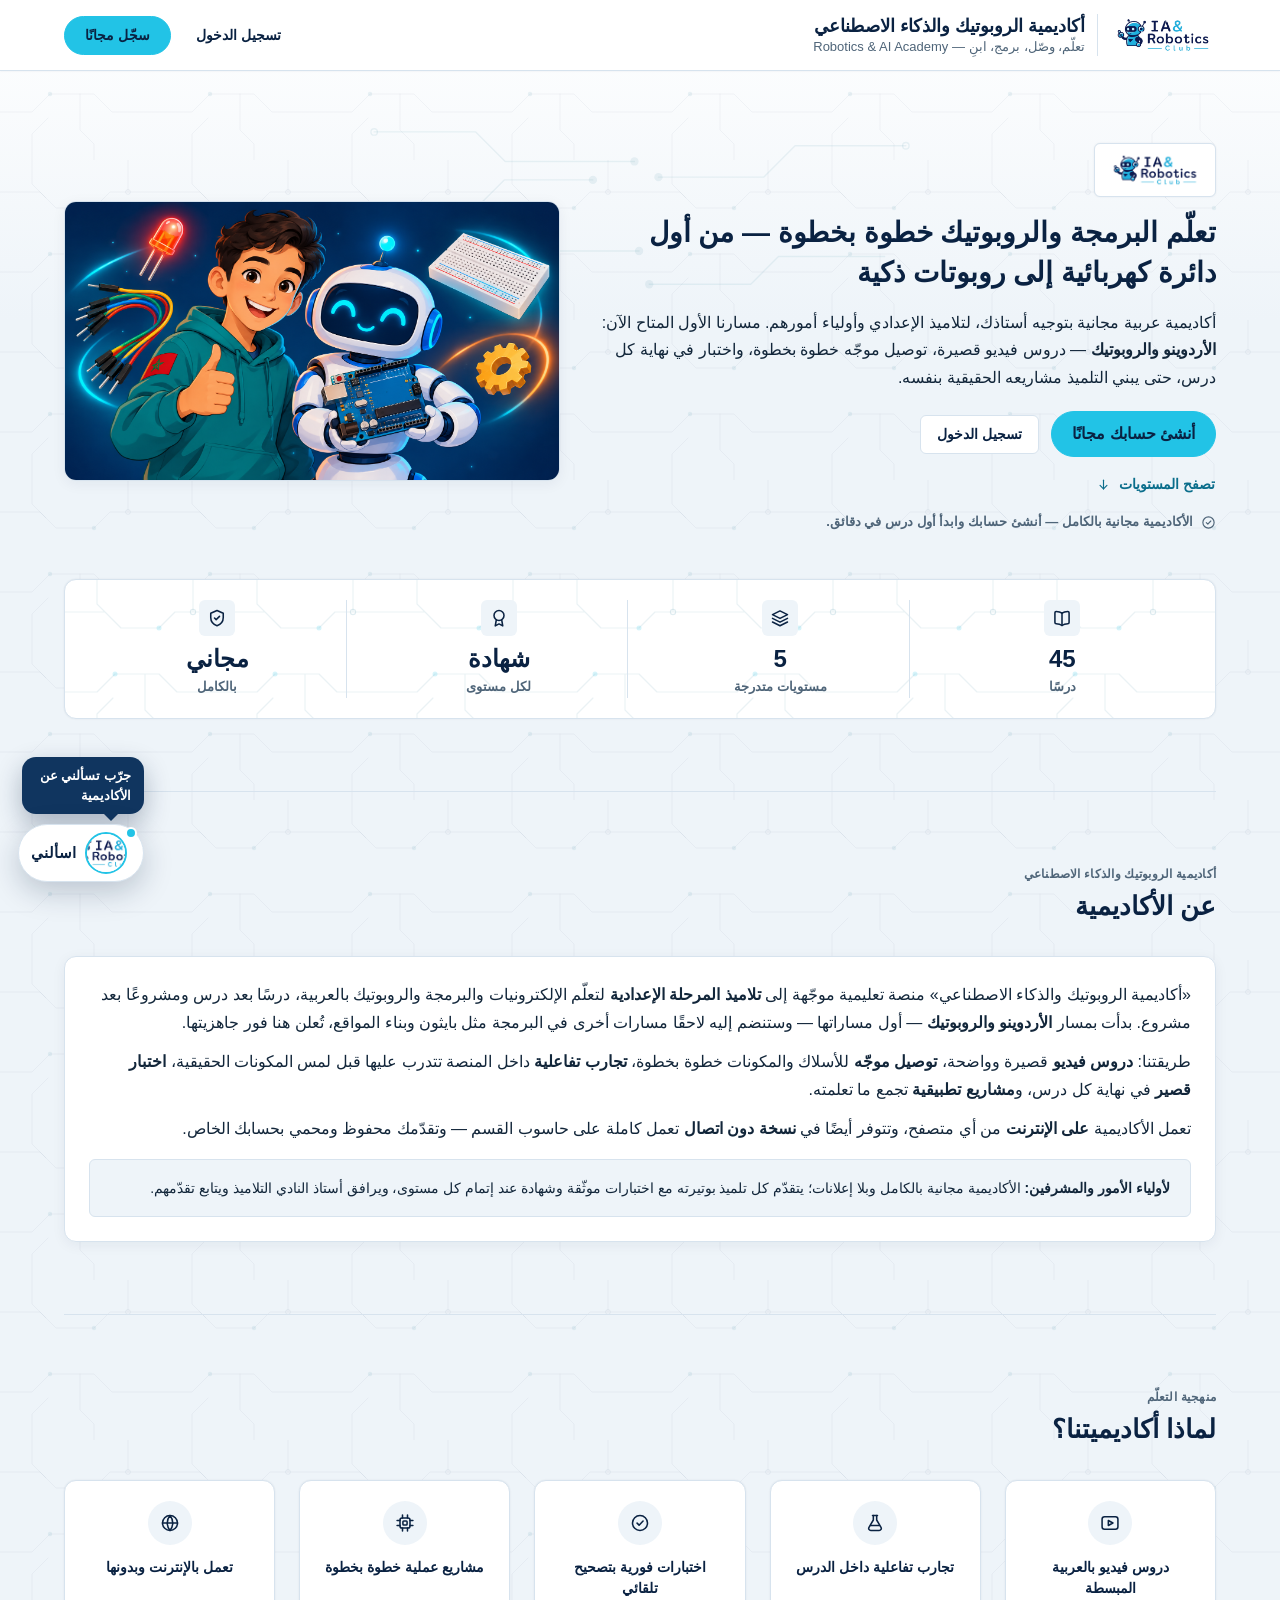
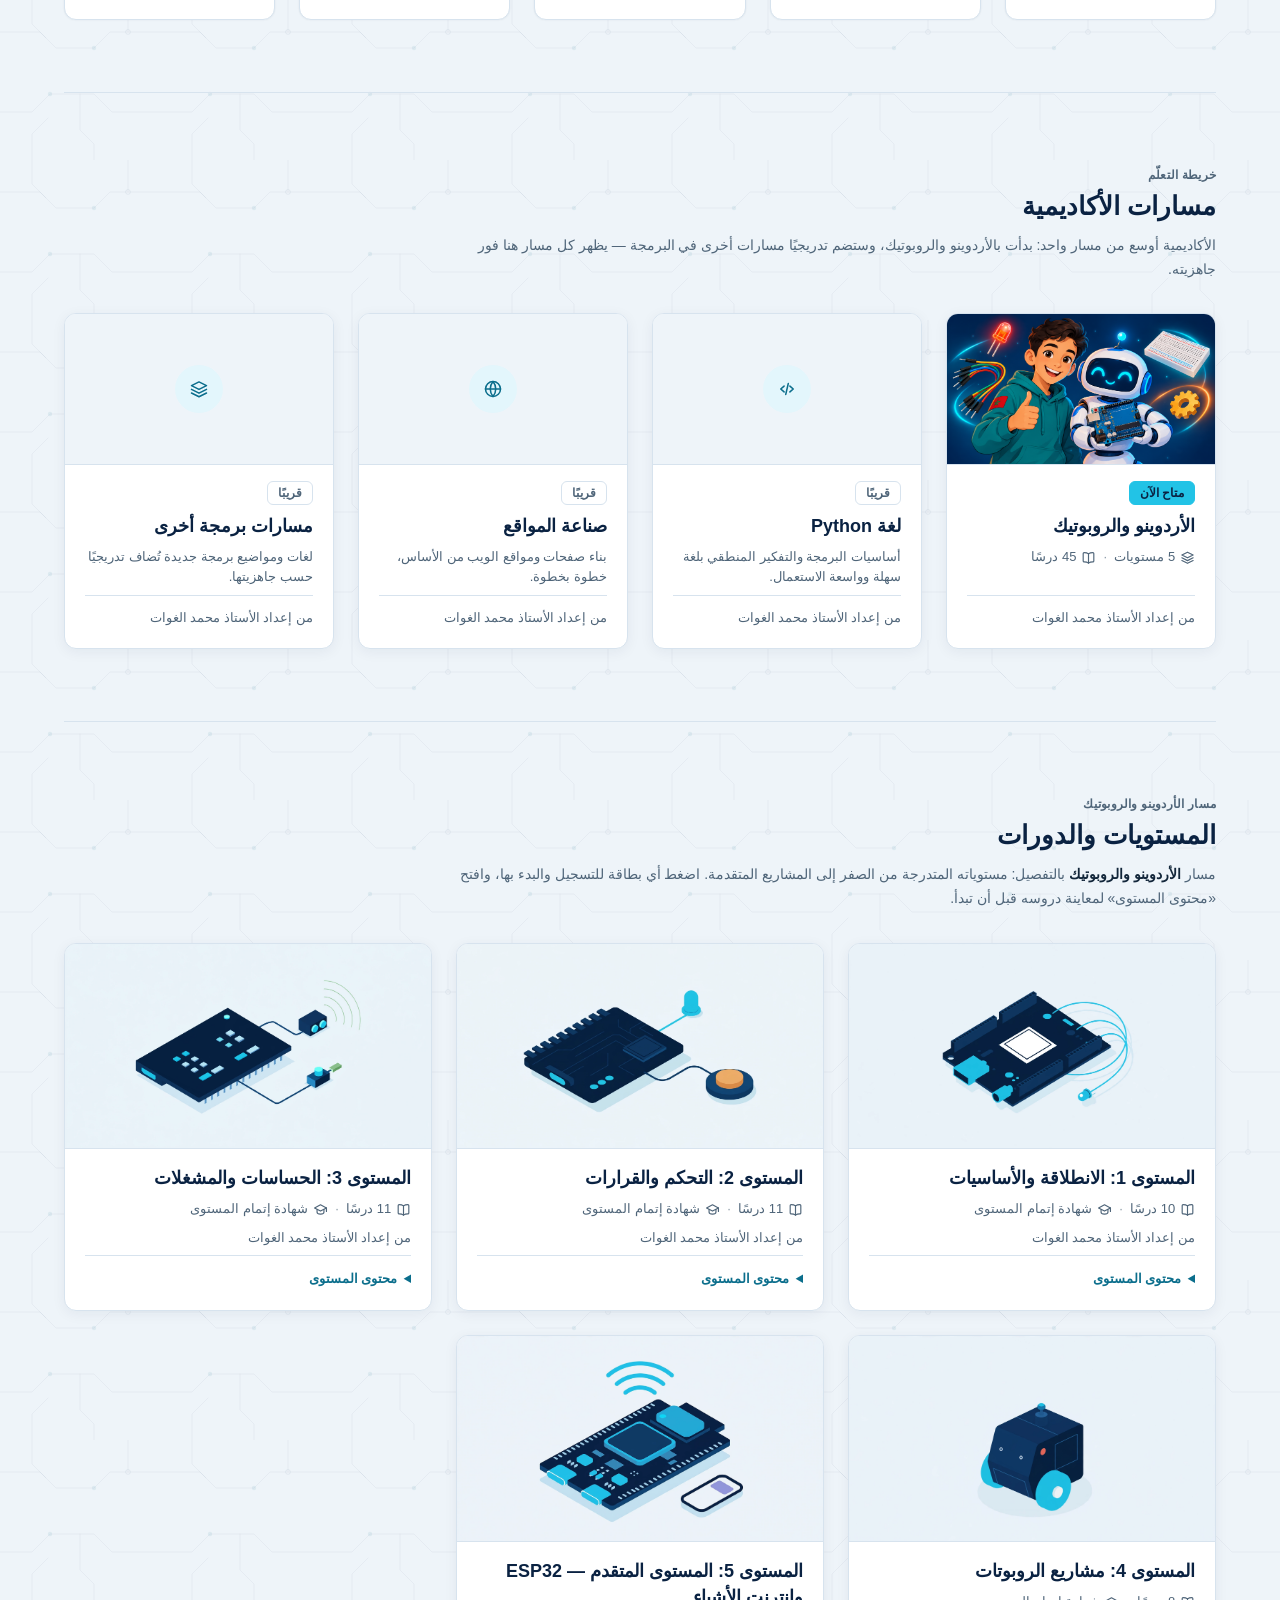
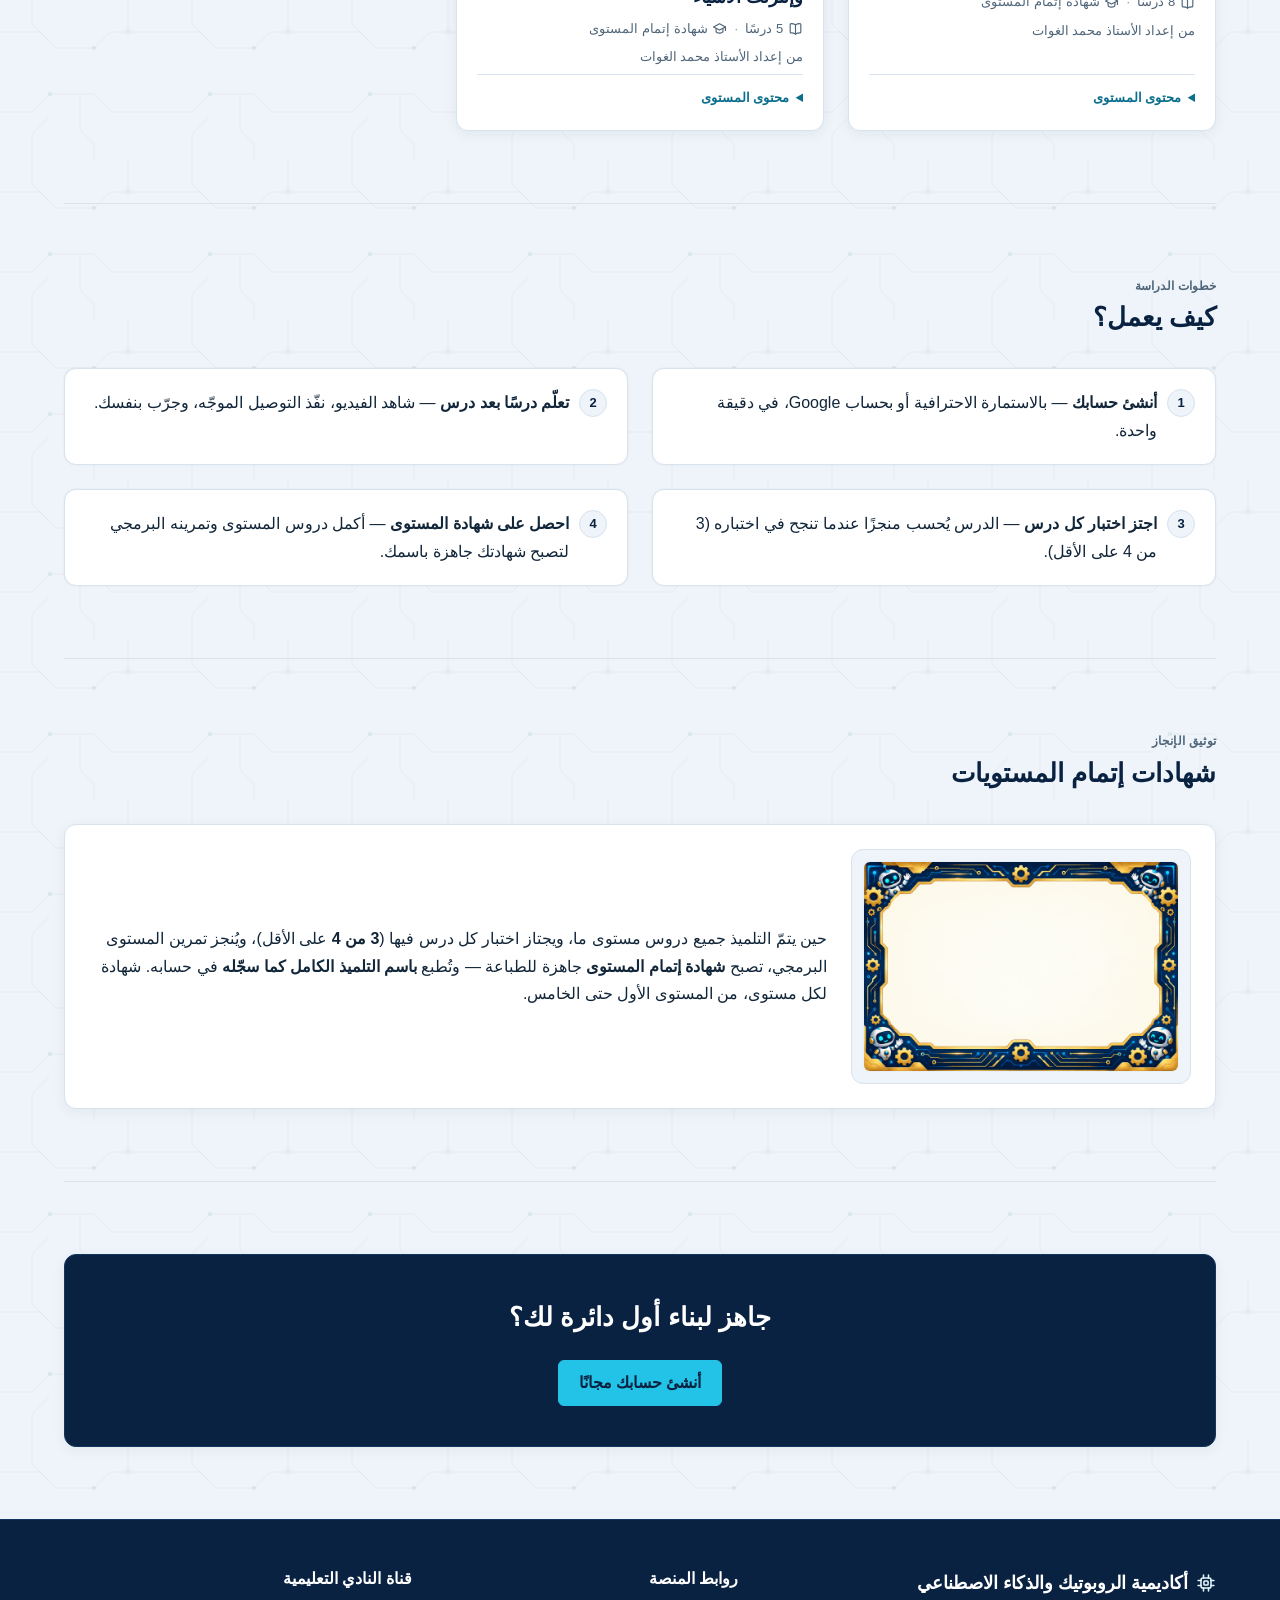
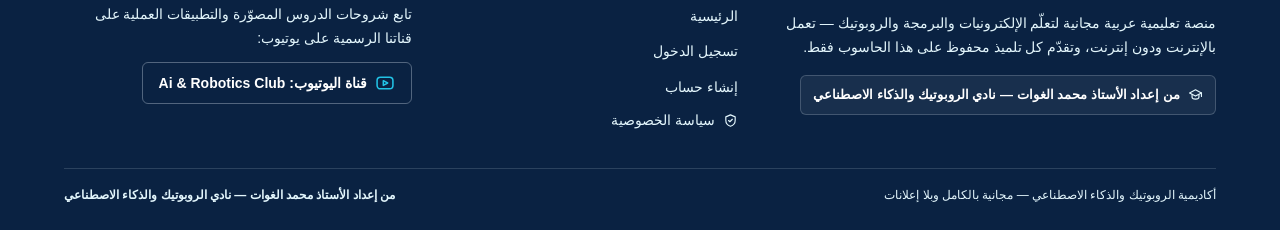
==== commit 0696abd4: "منصة الأستاذ المستقلة + مساعد اسألني + نظام الدخول الجديد" ====
--- a/index.html
+++ b/index.html
@@ -144,5 +144,7 @@
 <script src="lessons-data.js"></script>
 <script src="youtube-data.js"></script>
 <script src="app.js"></script>
+<link rel="stylesheet" href="chatbot.css">
+<script src="chatbot.js"></script>
 </body>
 </html>
--- a/style.css
+++ b/style.css
@@ -1,7 +1,8 @@
 /* ============================================================
-   أكاديمية الروبوتيك والذكاء الاصطناعي — نظام التصميم الموحّد
-   اللوحة اللونية المقفلة فقط: أبيض #FFFFFF + كحلي #0A2242/#10355F + سماوي #22C3E6/#0B6E8C
-   + تدرجات فاتحة #E3F6FC/#EEF4F9/#D7E3EE + حبر #12263A/#4F6579
+   أكاديمية الروبوتيك والذكاء الاصطناعي — نظام التصميم المصقول (Polish Pass)
+   مبادئ الانضباط القياسي (Edraak Measured Restraint) على اللوحة المقفلة حصريًا:
+   أبيض #FFFFFF + كحلي #0A2242/#10355F + سماوي #22C3E6/#0B6E8C
+   + أسطح فاتحة #E3F6FC/#EEF4F9 + خط فاصل #D7E3EE + حبر #12263A/#4F6579
    ============================================================ */
 
 :root {
@@ -24,6 +25,9 @@
   --color-bad: #B92C2C;
   --color-bad-bg: rgba(185, 44, 44, 0.08);
   --color-bad-line: rgba(185, 44, 44, 0.28);
+
+  /* حدّ سماوي هادئ عند التحويم على البطاقات القابلة للنقر (مشتق من #22C3E6) */
+  --border-hover-cyan: rgba(34, 195, 230, 0.58);
 
   /* متغيرات توافقية للطبقات المشتركة */
   --navy-700: var(--color-navy-700);
@@ -39,51 +43,61 @@
   --good: var(--color-good);
   --bad: var(--color-bad);
 
-  /* ---------- 2. سلّم المسافات (Spacing Scale) ---------- */
-  --space-1: 0.25rem;   /* 4px */
-  --space-2: 0.5rem;    /* 8px */
-  --space-3: 0.75rem;   /* 12px */
-  --space-4: 1rem;      /* 16px */
-  --space-5: 1.25rem;   /* 20px */
-  --space-6: 1.5rem;    /* 24px */
-  --space-8: 2rem;      /* 32px */
-  --space-10: 2.5rem;   /* 40px */
-  --space-12: 3rem;     /* 48px */
-  --space-16: 4rem;     /* 64px */
-  --container-max: 1140px;
-
-  /* ---------- 3. سلّم الخطوط (Typography Scale) ---------- */
-  --font-sans: "Segoe UI", Tahoma, Arial, sans-serif;
+  /* ---------- 2. سلّم المسافات وإيقاع الأقسام ---------- */
+  --space-1: 0.25rem;    /* 4px */
+  --space-2: 0.5rem;     /* 8px */
+  --space-3: 0.75rem;    /* 12px */
+  --space-4: 1rem;       /* 16px */
+  --space-5: 1.25rem;    /* 20px — حشوة بطاقات الدورات */
+  --space-6: 1.5rem;     /* 24px — فجوة الشبكات الموحّدة */
+  --space-8: 2rem;       /* 32px */
+  --space-10: 2.5rem;    /* 40px */
+  --space-12: 3rem;      /* 48px — إيقاع الأقسام على الجوال */
+  --space-16: 4rem;      /* 64px */
+  --space-18: 4.5rem;    /* 72px — إيقاع الأقسام على الحاسوب */
+  --section-py: 72px;
+  --grid-gutter: 24px;
+  --container-max: 1200px;
+
+  /* ---------- 3. سلّم الخطوط المنضبط (Controlled Typography) ---------- */
+  --font-sans: "Noto Sans Arabic", "Tajawal", "Segoe UI", Tahoma, Arial, sans-serif;
   --font-mono: Consolas, "Courier New", monospace;
-  --text-xs: 0.8125rem; /* 13px */
-  --text-sm: 0.875rem;  /* 14px */
-  --text-base: 1rem;    /* 16px */
-  --text-md: 1.125rem;  /* 18px */
-  --text-lg: 1.25rem;   /* 20px */
-  --text-xl: 1.55rem;   /* ~25px */
-  --text-2xl: clamp(1.65rem, 3vw, 2.25rem);
+  --text-2xs: 0.75rem;   /* 12px — التسميات الصغيرة والشارات */
+  --text-xs: 0.8125rem;  /* 13px — سطر البيانات الوصفية وسطر الإعداد */
+  --text-sm: 0.875rem;   /* 14px — النصوص المساندة والأزرار الثانوية */
+  --text-base: 1rem;     /* 16px — النص الأساسي */
+  --text-md: 1.125rem;   /* 18px — عناوين البطاقات (18px/700) */
+  --text-lg: 1.125rem;   /* 18px — موحّد مع عناوين البطاقات */
+  --text-xl: 1.625rem;   /* 26px — عناوين الأقسام والصفحات (24–28px/800) */
+  --text-2xl: 1.75rem;   /* 28px — العنوان الرئيسي للهيرو (24–28px/800) */
   --leading-tight: 1.38;
-  --leading-snug: 1.55;
-  --leading-body: 1.82;
-
-  /* ---------- 4. سلّم الزوايا (Radii Scale) ---------- */
-  --radius-xs: 6px;
-  --radius-sm: 10px;
-  --radius-md: 14px;
-  --radius-lg: 20px;
-  --radius-pill: 999px;
-  --radius: var(--radius-md);
-
-  /* ---------- 5. سلّم الظلال (Shadow Scale — مشتق من الكحلي #0A2242) ---------- */
-  --shadow-xs: 0 1px 3px rgba(10, 34, 66, 0.05);
-  --shadow-sm: 0 4px 14px rgba(10, 34, 66, 0.06);
-  --shadow-md: 0 10px 28px rgba(10, 34, 66, 0.09);
-  --shadow-lg: 0 18px 42px rgba(10, 34, 66, 0.13);
+  --leading-snug: 1.5;
+  --leading-body: 1.72;  /* ≥ 1.6 للنصوص العربية */
+
+  /* ---------- 4. هندسة الزوايا الثنائية (Two-Radius Geometry) ---------- */
+  --radius-control: 6px; /* عناصر التحكم: الأزرار والحقول والشارات */
+  --radius-card: 12px;   /* الأسطح والبطاقات والنوافذ */
+  --radius-xs: var(--radius-control);
+  --radius-sm: var(--radius-control);
+  --radius-md: var(--radius-card);
+  --radius-lg: var(--radius-card);
+  --radius-pill: 999px;  /* محجوز حصريًا لزر «سجّل مجانًا» وزر الهيرو الرئيسي */
+  --radius: var(--radius-card);
+
+  /* ---------- 5. الارتفاع الهادئ (Quiet Whisper Elevation) ---------- */
+  --shadow-xs: 0 0 2px rgba(10, 34, 66, 0.08);
+  --shadow-sm: 0 3px 14px rgba(10, 34, 66, 0.06);
+  --shadow-md: 0 6px 20px rgba(10, 34, 66, 0.09);
+  --shadow-lg: 0 12px 32px rgba(10, 34, 66, 0.12);
   --shadow: var(--shadow-sm);
 
-  /* ---------- 6. أنماط الدوائر الإلكترونية (SVG inline data-URI — ألوان اللوحة فقط) ---------- */
-  --pattern-circuit-subtle: url("data:image/svg+xml,%3Csvg xmlns='http://www.w3.org/2000/svg' width='140' height='140' viewBox='0 0 140 140' fill='none'%3E%3Cpath d='M0 28h36l16 16h34M86 44l14-14h40M28 0v22l14 14M112 0v30M0 98h28l18-18h38l18 18h38M70 80v34l14 14v12M28 140v-24l16-16' stroke='%230B6E8C' stroke-opacity='0.065' stroke-width='1.2' stroke-linecap='round' stroke-linejoin='round'/%3E%3Ccircle cx='86' cy='44' r='2.6' fill='%2322C3E6' fill-opacity='0.14'/%3E%3Ccircle cx='46' cy='80' r='2.6' fill='%2322C3E6' fill-opacity='0.14'/%3E%3Ccircle cx='84' cy='128' r='2.4' fill='%230B6E8C' fill-opacity='0.10'/%3E%3Ccircle cx='112' cy='30' r='2.8' stroke='%230B6E8C' stroke-opacity='0.09' stroke-width='1.2'/%3E%3Ccircle cx='42' cy='36' r='2.2' fill='%2310355F' fill-opacity='0.07'/%3E%3C/svg%3E");
-  --pattern-circuit-hero: url("data:image/svg+xml,%3Csvg xmlns='http://www.w3.org/2000/svg' width='140' height='140' viewBox='0 0 140 140' fill='none'%3E%3Cpath d='M0 28h36l16 16h34M86 44l14-14h40M28 0v22l14 14M112 0v30M0 98h28l18-18h38l18 18h38M70 80v34l14 14v12M28 140v-24l16-16' stroke='%230B6E8C' stroke-opacity='0.135' stroke-width='1.35' stroke-linecap='round' stroke-linejoin='round'/%3E%3Ccircle cx='86' cy='44' r='3' fill='%2322C3E6' fill-opacity='0.28'/%3E%3Ccircle cx='46' cy='80' r='3' fill='%2322C3E6' fill-opacity='0.28'/%3E%3Ccircle cx='84' cy='128' r='2.6' fill='%230B6E8C' fill-opacity='0.18'/%3E%3Ccircle cx='112' cy='30' r='3.2' stroke='%230B6E8C' stroke-opacity='0.18' stroke-width='1.35'/%3E%3Ccircle cx='42' cy='36' r='2.5' fill='%2310355F' fill-opacity='0.13'/%3E%3C/svg%3E");
+  /* ---------- 6. الانتقالات الدقيقة (Micro-Transitions) ---------- */
+  --transition-control: background-color 0.2s ease, color 0.2s ease, border-color 0.2s ease, box-shadow 0.2s ease, opacity 0.2s ease;
+  --transition-card: border-color 0.22s ease, box-shadow 0.22s ease, background-color 0.22s ease;
+
+  /* ---------- 7. أنماط الدوائر الإلكترونية الهادئة (SVG inline — ألوان اللوحة فقط) ---------- */
+  --pattern-circuit-subtle: url("data:image/svg+xml,%3Csvg xmlns='http://www.w3.org/2000/svg' width='160' height='160' viewBox='0 0 160 160' fill='none'%3E%3Cpath d='M0 32h40l16 16h38M94 48l16-16h50M32 0v24l14 14M128 0v32M0 112h32l18-18h44l18 18h48M80 94v36l14 14v16M32 160v-26l16-16' stroke='%2310355F' stroke-opacity='0.045' stroke-width='1' stroke-linecap='round' stroke-linejoin='round'/%3E%3Ccircle cx='94' cy='48' r='2.2' fill='%230B6E8C' fill-opacity='0.08'/%3E%3Ccircle cx='50' cy='94' r='2.2' fill='%230B6E8C' fill-opacity='0.08'/%3E%3Ccircle cx='128' cy='32' r='2.4' stroke='%2310355F' stroke-opacity='0.06' stroke-width='1'/%3E%3C/svg%3E");
+  --pattern-circuit-hero: url("data:image/svg+xml,%3Csvg xmlns='http://www.w3.org/2000/svg' width='160' height='160' viewBox='0 0 160 160' fill='none'%3E%3Cpath d='M0 32h40l16 16h38M94 48l16-16h50M32 0v24l14 14M128 0v32M0 112h32l18-18h44l18 18h48M80 94v36l14 14v16M32 160v-26l16-16' stroke='%230B6E8C' stroke-opacity='0.085' stroke-width='1.15' stroke-linecap='round' stroke-linejoin='round'/%3E%3Ccircle cx='94' cy='48' r='2.5' fill='%2322C3E6' fill-opacity='0.18'/%3E%3Ccircle cx='50' cy='94' r='2.5' fill='%2322C3E6' fill-opacity='0.18'/%3E%3Ccircle cx='128' cy='32' r='2.6' stroke='%230B6E8C' stroke-opacity='0.12' stroke-width='1.15'/%3E%3C/svg%3E");
 }
 
 /* ---------- الأساسيات ---------- */
@@ -99,9 +113,7 @@
   background-color: var(--color-bg);
   background-image:
     var(--pattern-circuit-subtle),
-    radial-gradient(ellipse 95% 480px at 50% 0%, var(--color-cyan-soft) 0%, rgba(227, 246, 252, 0) 72%),
-    linear-gradient(180deg, var(--color-white) 0%, var(--color-bg) 360px, var(--color-bg) 100%);
-  background-attachment: scroll;
+    linear-gradient(180deg, var(--color-white) 0%, var(--color-bg) 320px, var(--color-bg) 100%);
   color: var(--color-ink);
   font-family: var(--font-sans);
   font-size: var(--text-base);
@@ -116,14 +128,14 @@
 a {
   color: var(--color-cyan-dark);
   text-decoration: none;
-  transition: color 0.15s ease;
+  transition: color 0.2s ease, opacity 0.2s ease;
 }
 a:hover {
   color: var(--color-navy-700);
   text-decoration: underline;
 }
 :focus-visible {
-  outline: 3px solid var(--color-cyan-dark);
+  outline: 2px solid var(--color-cyan-dark);
   outline-offset: 2px;
 }
 h1[tabindex="-1"]:focus,
@@ -161,22 +173,22 @@
   width: 20px;
   height: 20px;
   flex: 0 0 auto;
-  vertical-align: -0.22em;
+  vertical-align: -0.2em;
   stroke: currentColor;
   fill: none;
 }
 .icon-sm {
-  width: 16px;
-  height: 16px;
-  vertical-align: -0.18em;
+  width: 15px;
+  height: 15px;
+  vertical-align: -0.16em;
 }
 .icon-md {
   width: 20px;
   height: 20px;
 }
 .icon-lg {
-  width: 26px;
-  height: 26px;
+  width: 24px;
+  height: 24px;
 }
 .inline-icon-link,
 .inline-icon-row,
@@ -199,26 +211,30 @@
   inset-inline-start: var(--space-4);
   top: -120px;
   z-index: 100;
-  background: var(--color-navy-700);
+  background-color: var(--color-navy-700);
   color: var(--color-white);
-  font-weight: 700;
-  padding: var(--space-3) var(--space-5);
-  border-radius: 0 0 var(--radius-sm) var(--radius-sm);
-  box-shadow: var(--shadow-md);
-  transition: top 0.15s ease;
-}
-.skip-link:focus {
+  font-size: var(--text-sm);
+  font-weight: 700;
+  padding: 10px 20px;
+  border-radius: 0 0 var(--radius-control) var(--radius-control);
+  box-shadow: var(--shadow-sm);
+  transition: top 0.2s ease, background-color 0.2s ease;
+}
+.skip-link:focus,
+.skip-link:focus-visible {
   top: 0;
   color: var(--color-white);
   text-decoration: none;
-}
-
-/* ---------- الشريط العلوي الأبيض النظيف (Edraak MOOC Header) ---------- */
+  outline: 2px solid var(--color-cyan);
+  outline-offset: 2px;
+}
+
+/* ---------- الشريط العلوي الأبيض النظيف (MOOC Sticky Header) ---------- */
 .site-header {
   position: sticky;
   top: 0;
   z-index: 50;
-  background: var(--color-white);
+  background-color: var(--color-white);
   border-bottom: 1px solid var(--color-line);
   box-shadow: var(--shadow-xs);
 }
@@ -226,7 +242,7 @@
   max-width: var(--container-max);
   margin: 0 auto;
   padding: var(--space-3) var(--space-6);
-  min-height: 74px;
+  min-height: 70px;
   display: flex;
   align-items: center;
   justify-content: space-between;
@@ -239,15 +255,17 @@
   gap: var(--space-3);
   color: var(--color-navy-700);
   min-width: 0;
+  transition: opacity 0.2s ease;
 }
 .brand:hover {
   text-decoration: none;
   color: var(--color-navy-700);
+  opacity: 0.88;
 }
 .brand-logo {
-  height: 46px;
+  height: 44px;
   width: auto;
-  max-width: 132px;
+  max-width: 128px;
   object-fit: contain;
   display: block;
   flex-shrink: 0;
@@ -260,7 +278,7 @@
 .brand-name {
   display: block;
   font-size: var(--text-md);
-  font-weight: 800;
+  font-weight: 700;
   color: var(--color-navy-700);
   line-height: 1.35;
 }
@@ -278,139 +296,229 @@
   gap: var(--space-2);
   flex-wrap: wrap;
 }
+.header-sep {
+  width: 1px;
+  height: 20px;
+  background-color: var(--color-line);
+  margin-inline: var(--space-1);
+}
+.user-name {
+  display: inline-flex;
+  align-items: center;
+  gap: 0.4rem;
+  background-color: var(--color-bg);
+  color: var(--color-navy-700);
+  border: 1px solid var(--color-line);
+  border-radius: var(--radius-control);
+  padding: 6px 12px;
+  font-size: var(--text-sm);
+  font-weight: 700;
+}
+.user-name .icon {
+  color: var(--color-muted);
+}
+/* أيقونة حساب التلميذ في الترويسة + وجوه الحساب (صورة أو حرف أول) */
+.account-chip {
+  display: inline-flex;
+  align-items: center;
+  justify-content: center;
+  border-radius: 50%;
+  text-decoration: none;
+  transition: var(--transition-control);
+}
+.account-chip:hover {
+  box-shadow: 0 0 0 3px var(--border-hover-cyan);
+}
+.avatar {
+  display: inline-flex;
+  align-items: center;
+  justify-content: center;
+  width: 34px;
+  height: 34px;
+  border-radius: 50%;
+  flex: none;
+  object-fit: cover;
+}
+.avatar-letter {
+  background-color: var(--color-navy-600);
+  color: var(--color-white);
+  border: 2px solid var(--color-cyan);
+  font-weight: 800;
+  font-size: var(--text-base);
+  line-height: 1;
+}
+.avatar-img {
+  border: 2px solid var(--color-cyan);
+  background-color: var(--color-bg);
+}
+.avatar-lg {
+  width: 52px;
+  height: 52px;
+  font-size: 1.35rem;
+}
+.avatar-xl {
+  width: 84px;
+  height: 84px;
+  font-size: 2rem;
+}
+
+/* ---------- نظام الأزرار الكامل (Full State System + Compact Rhythm) ---------- */
+.btn,
+.btn-textlink,
 .header-nav-link {
   display: inline-flex;
   align-items: center;
-  gap: 0.38rem;
-  color: var(--color-muted);
-  font-size: var(--text-sm);
-  font-weight: 700;
-  padding: 0.42rem 0.7rem;
-  border-radius: var(--radius-sm);
-  transition: background 0.15s ease, color 0.15s ease;
-}
-.header-nav-link:hover {
-  background: var(--color-bg);
-  color: var(--color-navy-700);
-  text-decoration: none;
-}
-.header-sep {
-  width: 1px;
-  height: 22px;
-  background: var(--color-line);
-  margin-inline: var(--space-1);
-}
-.user-name {
-  display: inline-flex;
-  align-items: center;
-  gap: 0.4rem;
-  background: var(--color-cyan-soft);
-  color: var(--color-navy-700);
-  border: 1px solid var(--color-line);
-  border-radius: var(--radius-pill);
-  padding: 0.32rem 0.85rem;
-  font-size: var(--text-sm);
-  font-weight: 700;
-}
-.user-name .icon {
-  color: var(--color-cyan-dark);
-}
-
-/* ---------- نظام الأزرار الموحّد (One Button System) ---------- */
-.btn {
-  display: inline-flex;
-  align-items: center;
   justify-content: center;
   gap: var(--space-2);
-  min-height: 42px;
-  padding: 0.5rem 1.25rem;
-  border: 1.5px solid transparent;
-  border-radius: var(--radius-sm);
+  border: 1px solid transparent;
+  border-radius: var(--radius-control);
   font-family: inherit;
-  font-size: var(--text-base);
-  font-weight: 700;
-  line-height: 1.35;
+  line-height: var(--leading-snug);
   cursor: pointer;
   text-decoration: none;
-  transition: background 0.15s ease, color 0.15s ease, border-color 0.15s ease, box-shadow 0.15s ease, transform 0.15s ease;
-}
-.btn:hover {
+  box-shadow: none;
+  transition: var(--transition-control);
+}
+.btn {
+  padding: 10px 20px;
+  font-size: var(--text-base);
+  font-weight: 700;
+}
+.btn:hover,
+.btn-textlink:hover,
+.header-nav-link:hover {
   text-decoration: none;
 }
-.btn[disabled] {
-  opacity: 0.55;
-  cursor: wait;
-}
+.btn:focus-visible,
+.btn-textlink:focus-visible,
+.header-nav-link:focus-visible,
+.btn-google:focus-visible,
+.landing-browse:focus-visible {
+  outline: 2px solid var(--color-cyan-dark);
+  outline-offset: 2px;
+}
+.btn:disabled,
+.btn[disabled],
+.btn[aria-disabled="true"],
+.btn-textlink:disabled,
+.btn-textlink[disabled],
+.btn-textlink[aria-disabled="true"],
+.header-nav-link[aria-disabled="true"],
+.btn-google:disabled,
+.btn-google[disabled],
+.landing-browse:disabled,
+.landing-browse[disabled] {
+  opacity: 0.65;
+  cursor: not-allowed;
+  box-shadow: none;
+}
+
+/* الزر الرئيسي: سماوي #22C3E6، والتحويم درجة أغمق من اللون نفسه #0B6E8C بلا توهّج */
 .btn-primary {
-  background: var(--color-cyan);
+  background-color: var(--color-cyan);
   color: var(--color-navy-700);
   border-color: var(--color-cyan);
-  font-weight: 800;
-  box-shadow: 0 2px 10px rgba(34, 195, 230, 0.28);
-}
-.btn-primary:hover {
-  background: var(--color-navy-700);
+  padding: 10px 20px;
+}
+.btn-primary:hover:not(:disabled):not([disabled]) {
+  background-color: var(--color-cyan-dark);
+  border-color: var(--color-cyan-dark);
   color: var(--color-white);
-  border-color: var(--color-navy-700);
-  box-shadow: var(--shadow-sm);
-}
+}
+.btn-primary:active:not(:disabled):not([disabled]) {
+  background-color: var(--color-cyan-dark);
+  border-color: var(--color-cyan-dark);
+  color: var(--color-white);
+  box-shadow: inset 0 2px 4px rgba(10, 34, 66, 0.24);
+}
+
+/* الزر الثانوي: حشوة 8px 16px، حدّ 1px هادئ */
 .btn-ghost {
-  background: var(--color-white);
+  background-color: var(--color-white);
   color: var(--color-navy-700);
   border-color: var(--color-line);
-}
-.btn-ghost:hover {
-  background: var(--color-cyan-soft);
-  color: var(--color-navy-700);
-  border-color: var(--color-cyan);
-}
+  padding: 8px 16px;
+  font-size: var(--text-sm);
+  font-weight: 700;
+}
+.btn-ghost:hover:not(:disabled):not([disabled]) {
+  background-color: var(--color-bg);
+  border-color: var(--color-cyan-dark);
+  color: var(--color-navy-700);
+}
+.btn-ghost:active:not(:disabled):not([disabled]) {
+  background-color: var(--color-cyan-soft);
+  border-color: var(--color-cyan-dark);
+  color: var(--color-navy-700);
+  box-shadow: inset 0 2px 4px rgba(10, 34, 66, 0.14);
+}
+
+/* روابط الأزرار في الترويسة */
 .btn-textlink {
-  display: inline-flex;
-  align-items: center;
-  justify-content: center;
-  gap: var(--space-1);
-  background: transparent;
-  border: none;
-  cursor: pointer;
-  font-family: inherit;
-  color: var(--color-navy-700);
-  font-weight: 700;
-  font-size: var(--text-sm);
-  padding: 0.45rem 0.75rem;
-  border-radius: var(--radius-sm);
-  text-decoration: none;
-  transition: background 0.15s ease, color 0.15s ease;
-}
-.btn-textlink:hover {
-  background: var(--color-bg);
+  background-color: transparent;
+  color: var(--color-navy-700);
+  padding: 8px 16px;
+  font-size: var(--text-sm);
+  font-weight: 700;
+}
+.btn-textlink:hover:not(:disabled):not([disabled]) {
+  background-color: var(--color-bg);
   color: var(--color-cyan-dark);
-  text-decoration: none;
+}
+.btn-textlink:active:not(:disabled):not([disabled]) {
+  background-color: var(--color-cyan-soft);
+  color: var(--color-cyan-dark);
+  box-shadow: inset 0 1px 3px rgba(10, 34, 66, 0.12);
+}
+
+.header-nav-link {
+  background-color: transparent;
+  color: var(--color-muted);
+  padding: 8px 14px;
+  font-size: var(--text-sm);
+  font-weight: 700;
+}
+.header-nav-link:hover {
+  background-color: var(--color-bg);
+  color: var(--color-navy-700);
+}
+.header-nav-link:active {
+  background-color: var(--color-cyan-soft);
+  color: var(--color-navy-700);
+  box-shadow: inset 0 1px 3px rgba(10, 34, 66, 0.12);
+}
+
+/* شكل الكبسولة (Pill) محجوز حصريًا لزر «سجّل مجانًا» وزر الهيرو الرئيسي */
+.btn-pill {
+  border-radius: var(--radius-pill);
 }
 .btn-signup {
-  padding-inline: 1.15rem;
+  padding: 8px 20px;
+  font-size: var(--text-sm);
 }
 .btn-small {
-  min-height: 36px;
-  padding: 0.32rem 0.9rem;
+  padding: 6px 14px;
   font-size: var(--text-sm);
 }
 .btn-lg {
-  min-height: 48px;
-  padding: 0.7rem 1.65rem;
-  font-size: var(--text-md);
+  padding: 10px 20px;
+  font-size: var(--text-base);
 }
 .btn-wide {
   width: 100%;
-  min-height: 46px;
-}
-
-/* ---------- التخطيط العام ونظام البطاقات الموحّد (One Card System) ---------- */
+}
+
+/* ---------- التخطيط العام ونظام البطاقات الهادئ ---------- */
 .page {
   flex: 1;
   width: 100%;
   max-width: var(--container-max);
   margin: 0 auto;
-  padding: var(--space-8) var(--space-6) var(--space-16);
+  padding: var(--space-8) var(--space-6) var(--section-py);
+}
+.page.page-landing {
+  padding-top: 0;
+  padding-bottom: 0;
 }
 .page-title {
   display: flex;
@@ -419,10 +527,11 @@
   font-size: var(--text-xl);
   font-weight: 800;
   color: var(--color-navy-700);
+  line-height: var(--leading-tight);
   margin: var(--space-2) 0 var(--space-4);
 }
 .page-title .icon {
-  color: var(--color-cyan-dark);
+  color: var(--color-navy-700);
 }
 .crumbs {
   color: var(--color-muted);
@@ -431,12 +540,12 @@
   margin: 0 0 var(--space-3);
 }
 .card {
-  background: var(--color-white);
-  border: 1px solid var(--color-line);
-  border-radius: var(--radius-md);
+  background-color: var(--color-white);
+  border: 1px solid var(--color-line);
+  border-radius: var(--radius-card);
   box-shadow: var(--shadow-sm);
   padding: var(--space-6);
-  margin: var(--space-5) 0;
+  margin: var(--space-6) 0;
 }
 .card h2 {
   display: flex;
@@ -444,63 +553,65 @@
   gap: var(--space-2);
   margin: 0 0 var(--space-3);
   color: var(--color-navy-700);
-  font-size: var(--text-lg);
-  font-weight: 800;
+  font-size: var(--text-md);
+  font-weight: 700;
 }
 .card h2 .icon {
-  color: var(--color-cyan-dark);
-}
-
-/* ---------- صفحة الاستقبال العامة (Landing Page — Edraak MOOC Structure) ---------- */
+  color: var(--color-navy-700);
+}
+
+/* ---------- صفحة الاستقبال العامة: إيقاع الأقسام الموحّد (72px / 48px) ---------- */
 .landing-section {
-  margin: 0 0 var(--space-10);
-}
+  padding-block: var(--section-py);
+  border-bottom: 1px solid var(--color-line);
+  margin: 0;
+}
+.landing-section:last-child {
+  border-bottom: none;
+}
+.landing-section > .card {
+  margin: 0;
+}
+
+/* نمط عناوين الأقسام الموحّد: تسمية علوية 12px خافتة + عنوان 26px/800 + مقدمة اختيارية */
 .section-head {
-  margin-bottom: var(--space-5);
+  margin-bottom: var(--space-8);
+}
+.section-overline {
+  display: block;
+  font-size: var(--text-2xs);
+  font-weight: 700;
+  color: var(--color-muted);
+  letter-spacing: 0.02em;
+  margin: 0 0 var(--space-1);
 }
 .section-head .page-title {
-  margin: 0 0 var(--space-2);
-  position: relative;
-  padding-inline-start: var(--space-3);
-}
-.section-head .page-title::before {
-  content: "";
-  position: absolute;
-  inset-inline-start: 0;
-  top: 0.2em;
-  bottom: 0.2em;
-  width: 4px;
-  border-radius: var(--radius-pill);
-  background: var(--color-cyan);
+  margin: 0;
+  padding: 0;
 }
 .landing-track-note,
 .landing-tracks-intro {
   color: var(--color-muted);
-  max-width: 780px;
-  margin: 0;
-}
-
-/* القسم الافتتاحي (Hero) — تدرج فاتح + نمط دوائر إلكترونية أوضح */
+  font-size: var(--text-sm);
+  line-height: var(--leading-body);
+  max-width: 760px;
+  margin: var(--space-2) 0 0;
+}
+.landing-track-note strong {
+  color: var(--color-ink);
+}
+
+/* القسم الافتتاحي (Hero) */
 .landing-hero {
   position: relative;
-  overflow: hidden;
-  background-color: var(--color-white);
-  background-image:
-    var(--pattern-circuit-hero),
-    linear-gradient(135deg, var(--color-white) 0%, var(--color-cyan-soft) 54%, var(--color-bg) 100%);
-  border: 1px solid var(--color-line);
-  border-radius: var(--radius-lg);
-  box-shadow: var(--shadow-md);
-  padding: var(--space-8) var(--space-8) var(--space-6);
-  margin-bottom: var(--space-10);
 }
 .hero-circuit-ornament {
   position: absolute;
   inset-inline: 0;
-  top: 0;
+  top: var(--space-6);
   width: 100%;
-  height: 260px;
-  color: rgba(11, 110, 140, 0.11);
+  height: 240px;
+  color: rgba(11, 110, 140, 0.075);
   pointer-events: none;
   z-index: 0;
 }
@@ -508,8 +619,8 @@
   position: relative;
   z-index: 1;
   display: grid;
-  grid-template-columns: 1.15fr 0.85fr;
-  gap: var(--space-8);
+  grid-template-columns: 1.12fr 0.88fr;
+  gap: var(--grid-gutter);
   align-items: center;
 }
 .landing-hero-copy {
@@ -518,18 +629,18 @@
 .landing-logo-wrap {
   display: inline-flex;
   align-items: center;
-  background: var(--color-white);
-  border: 1px solid var(--color-line);
-  border-radius: var(--radius-md);
-  padding: var(--space-2) var(--space-4);
+  background-color: var(--color-white);
+  border: 1px solid var(--color-line);
+  border-radius: var(--radius-control);
+  padding: 6px 12px;
   box-shadow: var(--shadow-xs);
   margin-bottom: var(--space-4);
 }
 .landing-logo {
   display: block;
-  height: 52px;
+  height: 40px;
   width: auto;
-  max-width: 180px;
+  max-width: 160px;
   object-fit: contain;
 }
 .landing-hero h1 {
@@ -541,7 +652,7 @@
 }
 .landing-promise {
   color: var(--color-ink);
-  font-size: 1.06rem;
+  font-size: var(--text-base);
   line-height: var(--leading-body);
   margin: 0 0 var(--space-5);
 }
@@ -559,30 +670,38 @@
   display: inline-flex;
   align-items: center;
   gap: var(--space-2);
-  background: none;
-  border: none;
+  background-color: transparent;
+  border: 1px solid transparent;
+  border-radius: var(--radius-control);
   cursor: pointer;
   font-family: inherit;
   color: var(--color-cyan-dark);
   font-weight: 700;
-  font-size: var(--text-base);
-  padding: var(--space-1) 0;
-}
-.landing-browse:hover {
-  color: var(--color-navy-700);
-  text-decoration: underline;
+  font-size: var(--text-sm);
+  padding: 6px 10px;
+  margin-inline-start: -10px;
+  transition: var(--transition-control);
+}
+.landing-browse:hover:not(:disabled) {
+  background-color: var(--color-cyan-soft);
+  color: var(--color-cyan-dark);
+  text-decoration: none;
+}
+.landing-browse:active:not(:disabled) {
+  background-color: var(--color-cyan-soft);
+  box-shadow: inset 0 1px 3px rgba(10, 34, 66, 0.12);
 }
 .landing-free {
   display: inline-flex;
   align-items: center;
   gap: var(--space-2);
   color: var(--color-muted);
-  font-size: var(--text-sm);
-  font-weight: 700;
+  font-size: var(--text-xs);
+  font-weight: 600;
   margin: 0;
 }
 .landing-free .icon {
-  color: var(--color-cyan-dark);
+  color: var(--color-muted);
 }
 .landing-hero-visual {
   display: flex;
@@ -590,32 +709,33 @@
 }
 .landing-hero-frame {
   width: 100%;
-  background: var(--color-navy-700);
-  border-radius: var(--radius-lg);
-  padding: 6px;
-  border: 2px solid rgba(34, 195, 230, 0.45);
-  box-shadow: var(--shadow-lg);
+  background-color: var(--color-white);
+  border-radius: var(--radius-card);
+  border: 1px solid var(--color-line);
+  box-shadow: var(--shadow-sm);
+  overflow: hidden;
 }
 .landing-hero-art {
   display: block;
   width: 100%;
-  height: auto;
-  border-radius: var(--radius-md);
-}
-
-/* شريط الإحصاءات في الهيرو (4 أعمدة متوازنة) */
+  aspect-ratio: 16 / 9;
+  object-fit: cover;
+}
+
+/* شريط الإحصاءات في الهيرو (4 أعمدة بفجوة 24px موحّدة) */
 .landing-stats {
   position: relative;
   z-index: 1;
   display: grid;
   grid-template-columns: repeat(4, 1fr);
-  gap: var(--space-4);
-  margin-top: var(--space-8);
+  gap: var(--grid-gutter);
+  margin-top: var(--space-10);
   padding: var(--space-5) var(--space-6);
-  background: var(--color-white);
-  border: 1px solid var(--color-line);
-  border-radius: var(--radius-md);
-  box-shadow: var(--shadow-sm);
+  background-color: var(--color-white);
+  background-image: var(--pattern-circuit-hero);
+  border: 1px solid var(--color-line);
+  border-radius: var(--radius-card);
+  box-shadow: var(--shadow-xs);
 }
 .landing-stat {
   display: flex;
@@ -632,52 +752,49 @@
   display: inline-flex;
   align-items: center;
   justify-content: center;
-  width: 38px;
-  height: 38px;
-  border-radius: var(--radius-sm);
-  background: var(--color-cyan-soft);
-  color: var(--color-cyan-dark);
+  width: 36px;
+  height: 36px;
+  border-radius: var(--radius-control);
+  background-color: var(--color-bg);
+  color: var(--color-navy-700);
   margin-bottom: var(--space-2);
 }
 .landing-stat-num {
-  font-size: 1.45rem;
+  font-size: 1.5rem; /* 24px — ضمن نطاق عناوين الأقسام 24–28px/800 */
   font-weight: 800;
   color: var(--color-navy-700);
   line-height: 1.25;
 }
 .landing-stat-label {
   color: var(--color-muted);
-  font-weight: 700;
-  font-size: var(--text-sm);
+  font-weight: 600;
+  font-size: var(--text-xs);
   margin-top: 2px;
 }
 
 /* قسم عن الأكاديمية */
-.landing-about {
-  border-inline-start: 4px solid var(--color-cyan);
-}
 .about-parents-callout {
-  background: var(--color-cyan-soft);
-  border: 1px solid var(--color-line);
-  border-radius: var(--radius-sm);
+  background-color: var(--color-bg);
+  border: 1px solid var(--color-line);
+  border-radius: var(--radius-control);
   padding: var(--space-4) var(--space-5);
   margin-top: var(--space-4);
-  color: var(--color-navy-700);
-}
-
-/* قسم «لماذا أكاديميتنا؟» — شبكة خماسية متساوية بلا بطاقة يتيمة */
+  color: var(--color-ink);
+  font-size: var(--text-sm);
+}
+
+/* قسم «لماذا أكاديميتنا؟» — بطاقات بيضاء مسطّحة هادئة بلا شريط علوي */
 .landing-features {
   display: grid;
   grid-template-columns: repeat(5, 1fr);
-  gap: var(--space-4);
+  gap: var(--grid-gutter);
 }
 .landing-feature {
-  background: var(--color-white);
-  border: 1px solid var(--color-line);
-  border-top: 3px solid var(--color-cyan);
-  border-radius: var(--radius-md);
-  box-shadow: var(--shadow-sm);
-  padding: var(--space-5) var(--space-4);
+  background-color: var(--color-white);
+  border: 1px solid var(--color-line);
+  border-radius: var(--radius-card);
+  box-shadow: var(--shadow-xs);
+  padding: var(--space-5);
   display: flex;
   flex-direction: column;
   align-items: center;
@@ -685,11 +802,11 @@
   text-align: center;
 }
 .landing-feature-icon {
-  width: 50px;
-  height: 50px;
-  border-radius: var(--radius-md);
-  background: var(--color-cyan-soft);
-  color: var(--color-cyan-dark);
+  width: 44px;
+  height: 44px;
+  border-radius: 50%;
+  background-color: var(--color-bg);
+  color: var(--color-navy-700);
   display: inline-flex;
   align-items: center;
   justify-content: center;
@@ -701,338 +818,347 @@
   line-height: var(--leading-snug);
 }
 
-/* قسم «مسارات الأكاديمية» — شبكة رباعية متساوية */
+/* ============================================================
+   PRIORITY — بطاقات المسارات والمستويات (Calm MOOC Card Anatomy)
+   سطح أبيض، حدّ 1px، ظلّ همسي، نصف قطر 12px، حشوة 20px، ارتفاع متساوٍ،
+   غلاف 16/9 بلا طبقات أو زخارف، عنوان 18px/700 (بحد أقصى سطرين)،
+   سطر بيانات واحد 13px خافت، وسطر إعداد 13px خافت بلا شارات زائدة.
+   ============================================================ */
 .landing-track-grid {
   display: grid;
   grid-template-columns: repeat(4, 1fr);
-  gap: var(--space-4);
-}
-.landing-track-card {
-  background: var(--color-white);
-  border: 1px solid var(--color-line);
-  border-top: 3px solid var(--color-cyan);
-  border-radius: var(--radius-md);
+  gap: var(--grid-gutter);
+  align-items: stretch;
+}
+.landing-level-grid,
+.level-grid {
+  display: grid;
+  grid-template-columns: repeat(3, 1fr);
+  gap: var(--grid-gutter);
+  align-items: stretch;
+}
+
+.landing-level-card,
+.landing-track-card,
+.level-card {
+  background-color: var(--color-white);
+  border: 1px solid var(--color-line);
+  border-radius: var(--radius-card);
   box-shadow: var(--shadow-sm);
-  padding: var(--space-5);
+  padding: var(--space-5); /* 20px */
+  overflow: hidden;
   display: flex;
   flex-direction: column;
   gap: var(--space-2);
-}
-.landing-track-card.is-live {
+  height: 100%;
+  color: var(--color-ink);
+  transition: var(--transition-card);
+}
+
+.landing-level-card,
+.landing-track-card.is-live,
+.level-card {
   cursor: pointer;
-  transition: transform 0.18s ease, box-shadow 0.18s ease, border-color 0.18s ease;
-}
-.landing-track-card.is-live:hover {
-  transform: translateY(-3px);
-  border-color: var(--color-cyan);
+}
+
+/* تحويم هادئ: ظلّ أنعم قليلًا + حدّ مائل للسماوي — بلا رفع عمودي ولا تكبير ولا توهّج */
+.landing-level-card:hover,
+.landing-track-card.is-live:hover,
+.level-card:hover {
+  text-decoration: none;
+  color: var(--color-ink);
+  border-color: var(--border-hover-cyan);
   box-shadow: var(--shadow-md);
 }
-.landing-track-card.is-soon {
-  background: rgba(255, 255, 255, 0.72);
-  border-style: dashed;
-  border-top: 3px solid var(--color-line);
-  box-shadow: none;
-}
-.track-card-top {
-  display: flex;
-  align-items: center;
-  justify-content: space-between;
-  gap: var(--space-2);
-  margin-bottom: var(--space-1);
-}
-.track-icon-box {
-  width: 40px;
-  height: 40px;
-  border-radius: var(--radius-sm);
-  background: var(--color-cyan-soft);
-  color: var(--color-cyan-dark);
-  display: inline-flex;
-  align-items: center;
-  justify-content: center;
-}
-.landing-track-card.is-soon .track-icon-box {
-  background: var(--color-bg);
-  color: var(--color-muted);
-}
-.landing-track-card h3 {
-  color: var(--color-navy-700);
-  margin: var(--space-1) 0;
-  font-size: var(--text-md);
-  font-weight: 800;
-}
-.landing-track-card.is-soon h3 {
-  color: var(--color-muted);
-}
-.landing-track-desc {
-  margin: 0;
-  font-size: var(--text-sm);
-  color: var(--color-muted);
-  line-height: 1.7;
-}
-.landing-track-card.is-live .landing-track-desc {
-  color: var(--color-ink);
-}
-.track-badge {
-  border-radius: var(--radius-pill);
-  padding: 0.15rem 0.7rem;
-  font-size: var(--text-xs);
-  font-weight: 800;
-  white-space: nowrap;
-}
-.track-badge-live {
-  background: var(--color-cyan);
-  color: var(--color-navy-700);
-}
-.track-badge-soon {
-  background: var(--color-bg);
-  color: var(--color-muted);
-  border: 1px solid var(--color-line);
-}
-.landing-track-meta {
-  margin: var(--space-2) 0 0;
-  padding-top: var(--space-2);
-  border-top: 1px solid var(--color-line);
-  font-size: var(--text-sm);
-  font-weight: 800;
-  color: var(--color-navy-700);
-}
-.landing-track-action {
-  margin-top: auto;
-  padding-top: var(--space-2);
-  display: inline-flex;
-  align-items: center;
-  gap: var(--space-1);
-  font-size: var(--text-sm);
-  font-weight: 800;
-  color: var(--color-cyan-dark);
-}
-
-/* قسم «المستويات والدورات» — بطاقات كتالوج الدورات (Edraak Course Cards) */
-.landing-level-grid {
-  display: grid;
-  grid-template-columns: repeat(3, 1fr);
-  gap: var(--space-5);
-}
-.landing-level-card {
-  background: var(--color-white);
-  border: 1px solid var(--color-line);
-  border-radius: var(--radius-md);
-  box-shadow: var(--shadow-sm);
+.landing-level-card:focus-visible,
+.landing-track-card.is-live:focus-visible,
+.level-card:focus-visible {
+  outline: 2px solid var(--color-cyan-dark);
+  outline-offset: 2px;
+}
+
+/* منطقة الغلاف 16/9: ممتدة لحواف البطاقة العلوية دون أي تراكب أو تدرج أو تكبير */
+.landing-cover-wrap,
+.track-cover-wrap {
+  width: calc(100% + 40px);
+  max-width: none;
+  margin-top: calc(-1 * var(--space-5));
+  margin-inline: calc(-1 * var(--space-5));
+  margin-bottom: var(--space-2);
+  aspect-ratio: 16 / 9;
+  background-color: var(--color-bg);
+  border-bottom: 1px solid var(--color-line);
   overflow: hidden;
-  cursor: pointer;
-  display: flex;
-  flex-direction: column;
-  transition: transform 0.18s ease, box-shadow 0.18s ease, border-color 0.18s ease;
-}
-.landing-level-card:hover {
-  transform: translateY(-3px);
-  border-color: var(--color-cyan);
-  box-shadow: var(--shadow-md);
-}
-.landing-cover-wrap {
-  width: 100%;
-  aspect-ratio: 4 / 3;
-  background: var(--color-navy-700);
-  overflow: hidden;
-  border-bottom: 1px solid var(--color-line);
-}
-.landing-cover {
+  flex-shrink: 0;
+}
+.landing-cover,
+.track-cover {
   width: 100%;
   height: 100%;
   object-fit: cover;
   display: block;
-  transition: transform 0.25s ease;
-}
-.landing-level-card:hover .landing-cover {
-  transform: scale(1.03);
-}
-.landing-card-body {
-  padding: var(--space-5);
-  display: flex;
-  flex-direction: column;
-  gap: var(--space-3);
-  flex: 1;
-}
-.landing-level-card h3 {
-  color: var(--color-navy-700);
+}
+
+/* بطاقات المسارات القادمة: لوحة مسطّحة #EEF4F9 تتوسطها أيقونة واحدة داخل دائرة زرقاء فاتحة فقط */
+.track-cover-wrap.is-soon-cover {
+  background-color: var(--color-bg);
+  display: flex;
+  align-items: center;
+  justify-content: center;
+}
+.track-soon-icon {
+  width: 48px;
+  height: 48px;
+  border-radius: 50%;
+  background-color: var(--color-cyan-soft);
+  color: var(--color-cyan-dark);
+  display: inline-flex;
+  align-items: center;
+  justify-content: center;
+}
+
+/* شارة الحالة الوحيدة المسموحة في بطاقة المسار */
+.track-badge {
+  align-self: flex-start;
+  display: inline-flex;
+  align-items: center;
+  border-radius: var(--radius-control);
+  padding: 2px 10px;
+  font-size: var(--text-2xs);
+  line-height: 1.5;
+  white-space: nowrap;
+}
+.track-badge-live {
+  background-color: var(--color-cyan);
+  color: var(--color-navy-700);
+  border: 1px solid var(--color-cyan);
+  font-weight: 700;
+}
+.track-badge-soon {
+  background-color: transparent;
+  color: var(--color-muted);
+  border: 1px solid var(--color-line);
+  font-weight: 600;
+}
+
+/* عنوان البطاقة: 18px/700 وبحد أقصى سطرين */
+.landing-level-card h3,
+.landing-track-card h3,
+.level-card h2 {
+  color: var(--color-navy-700);
+  font-size: var(--text-md);
+  font-weight: 700;
+  line-height: 1.45;
   margin: 0;
-  font-size: var(--text-md);
-  font-weight: 800;
-}
-.landing-desc {
-  color: var(--color-muted);
-  font-size: var(--text-sm);
-  line-height: 1.7;
-  margin: 0;
-}
-.landing-meta {
-  display: flex;
-  align-items: center;
-  gap: var(--space-2);
+  display: -webkit-box;
+  -webkit-line-clamp: 2;
+  -webkit-box-orient: vertical;
+  overflow: hidden;
+}
+
+/* سطر البيانات الوصفية الواحد: 13px خافت بلا كبسولات أو خلفيات */
+.landing-meta,
+.landing-track-meta {
+  display: flex;
+  align-items: center;
+  gap: 0.45rem;
   flex-wrap: wrap;
   margin: 0;
-}
-.landing-count {
+  font-size: var(--text-xs);
+  font-weight: 400;
+  color: var(--color-muted);
+  line-height: 1.55;
+}
+.landing-track-card.is-soon .landing-track-meta {
+  display: -webkit-box;
+  -webkit-line-clamp: 2;
+  -webkit-box-orient: vertical;
+  overflow: hidden;
+}
+.landing-count,
+.landing-cert,
+.level-count,
+.meta-item {
   display: inline-flex;
   align-items: center;
-  gap: 0.35rem;
-  background: var(--color-bg);
-  color: var(--color-navy-700);
-  border: 1px solid var(--color-line);
-  border-radius: var(--radius-pill);
-  padding: 0.18rem 0.7rem;
+  gap: 0.3rem;
+  color: var(--color-muted);
   font-size: var(--text-xs);
-  font-weight: 800;
-}
-.landing-count .icon {
-  color: var(--color-cyan-dark);
-}
-.landing-cert {
-  display: inline-flex;
-  align-items: center;
-  gap: 0.35rem;
-  background: var(--color-cyan-soft);
-  color: var(--color-cyan-dark);
-  border-radius: var(--radius-pill);
-  padding: 0.18rem 0.7rem;
+  font-weight: 400;
+  background: none;
+  border: none;
+  padding: 0;
+}
+.landing-meta .icon,
+.landing-track-meta .icon {
+  color: var(--color-muted);
+}
+.meta-sep {
+  color: var(--color-muted);
+  opacity: 0.65;
+}
+
+/* سطر الإعداد الهادئ: 13px خافت، ليس شارة */
+.landing-provider {
+  margin: 0;
   font-size: var(--text-xs);
-  font-weight: 800;
-}
+  font-weight: 400;
+  color: var(--color-muted);
+  line-height: 1.5;
+}
+.landing-track-card .landing-provider {
+  margin-top: auto;
+  padding-top: var(--space-3);
+  border-top: 1px solid var(--color-line);
+}
+
+/* معاينة محتوى المستوى <details>: صف رابط نصي هادئ، وليس زرًا */
 .landing-syllabus {
-  background: var(--color-bg);
-  border: 1px solid var(--color-line);
-  border-radius: var(--radius-sm);
-  padding: 0.5rem 0.85rem;
+  margin-top: auto;
+  padding-top: var(--space-3);
+  border-top: 1px solid var(--color-line);
+  background: none;
+  border-inline: none;
+  border-bottom: none;
+  border-radius: 0;
 }
 .landing-syllabus summary {
   cursor: pointer;
-  font-size: var(--text-sm);
-  font-weight: 700;
+  font-size: var(--text-xs);
+  font-weight: 600;
   color: var(--color-cyan-dark);
   user-select: none;
+  transition: color 0.2s ease;
 }
 .landing-syllabus summary:hover {
   color: var(--color-navy-700);
+  text-decoration: underline;
+}
+.landing-syllabus summary:focus-visible {
+  outline: 2px solid var(--color-cyan-dark);
+  outline-offset: 2px;
+  border-radius: 2px;
 }
 .landing-syllabus ol {
   margin: var(--space-2) 0 0;
-  padding-inline-start: 1.3rem;
-  font-size: var(--text-sm);
-  line-height: 1.85;
+  padding-inline-start: 1.25rem;
+  font-size: var(--text-xs);
+  line-height: 1.75;
   color: var(--color-ink);
 }
-.landing-provider {
-  margin: auto 0 0;
+
+/* شريط تقدم التلميذ المسجّل داخل بطاقة المستوى */
+.level-progress-wrap {
+  margin-top: auto;
   padding-top: var(--space-3);
   border-top: 1px solid var(--color-line);
-  font-size: var(--text-xs);
-  font-weight: 600;
-  color: var(--color-muted);
-}
-
-/* قسم «كيف يعمل؟» — شبكة خطوات مرقّمة واضحة */
+}
+
+/* ---------- قسم «كيف يعمل؟» — شبكة خطوات مرقّمة بفجوة 24px ---------- */
 .steps-list {
   list-style: none;
   counter-reset: academy-step;
   display: grid;
   grid-template-columns: repeat(2, 1fr);
-  gap: var(--space-4);
-  margin: var(--space-4) 0 0;
+  gap: var(--grid-gutter);
+  margin: 0;
   padding: 0;
 }
 .steps-list li {
   counter-increment: academy-step;
   position: relative;
-  background: var(--color-bg);
-  border: 1px solid var(--color-line);
-  border-radius: var(--radius-sm);
-  padding: var(--space-4) var(--space-5);
-  padding-inline-start: 3.4rem;
-  line-height: 1.75;
+  background-color: var(--color-white);
+  border: 1px solid var(--color-line);
+  border-radius: var(--radius-card);
+  box-shadow: var(--shadow-xs);
+  padding: var(--space-5);
+  padding-inline-start: 3.6rem;
+  font-size: var(--text-base);
+  line-height: var(--leading-body);
 }
 .steps-list li::before {
   content: counter(academy-step);
   position: absolute;
-  inset-inline-start: var(--space-4);
-  top: var(--space-4);
-  width: 30px;
-  height: 30px;
+  inset-inline-start: var(--space-5);
+  top: var(--space-5);
+  width: 28px;
+  height: 28px;
   border-radius: 50%;
-  background: var(--color-navy-700);
-  color: var(--color-cyan);
-  font-weight: 800;
-  font-size: var(--text-sm);
+  background-color: var(--color-bg);
+  border: 1px solid var(--color-line);
+  color: var(--color-navy-700);
+  font-weight: 700;
+  font-size: var(--text-xs);
   display: flex;
   align-items: center;
   justify-content: center;
 }
 
-/* كتلة الشهادات في صفحة الاستقبال */
+/* ---------- كتلة الشهادات في صفحة الاستقبال ---------- */
 .landing-certs {
   display: grid;
   grid-template-columns: 340px 1fr;
-  gap: var(--space-6);
+  gap: var(--grid-gutter);
   align-items: center;
 }
 .landing-cert-stage {
-  background: var(--color-cyan-soft);
-  border: 1px solid var(--color-line);
-  border-radius: var(--radius-md);
+  background-color: var(--color-bg);
+  border: 1px solid var(--color-line);
+  border-radius: var(--radius-card);
   padding: var(--space-3);
 }
 .landing-cert-img {
   display: block;
   width: 100%;
   height: auto;
-  border-radius: var(--radius-sm);
+  border-radius: var(--radius-control);
+  box-shadow: var(--shadow-xs);
+}
+.landing-cert-text p {
+  font-size: var(--text-base);
+  line-height: var(--leading-body);
+}
+
+/* ---------- بانر الختام في صفحة الاستقبال ---------- */
+.landing-outro {
+  background-color: var(--color-navy-700);
+  color: var(--color-white);
+  border: 1px solid var(--color-navy-600);
+  border-radius: var(--radius-card);
+  padding: var(--space-10) var(--space-6);
+  text-align: center;
   box-shadow: var(--shadow-sm);
-}
-.landing-cert-text h2 {
-  margin-top: 0;
-}
-
-/* بانر الختام في صفحة الاستقبال */
-.landing-outro {
-  background: linear-gradient(135deg, var(--color-navy-700) 0%, var(--color-navy-600) 100%);
-  color: var(--color-white);
-  border-radius: var(--radius-lg);
-  padding: var(--space-8) var(--space-6);
-  text-align: center;
-  box-shadow: var(--shadow-md);
-  margin-bottom: 0;
 }
 .landing-outro-title {
   font-size: var(--text-xl);
   font-weight: 800;
   color: var(--color-white);
-  margin: 0 0 var(--space-4);
+  margin: 0 0 var(--space-5);
 }
 .landing-outro .landing-ctas {
   justify-content: center;
   margin-bottom: 0;
 }
-.landing-outro .btn-primary:hover {
-  background: var(--color-white);
-  color: var(--color-navy-700);
-  border-color: var(--color-white);
-}
-
-/* ---------- التذييل الكحلي الغني (Rich Navy Footer) ---------- */
+.landing-outro .btn-primary:focus-visible {
+  outline-color: var(--color-white);
+}
+
+/* ---------- التذييل الكحلي الغني (Rich Navy Footer — متوافق مع النظام المصقول) ---------- */
 .site-footer {
-  background: linear-gradient(180deg, var(--color-navy-700) 0%, var(--color-navy-600) 100%);
+  background-color: var(--color-navy-700);
   color: var(--color-cyan-soft);
-  border-top: 3px solid var(--color-cyan);
+  border-top: 1px solid var(--color-navy-600);
   margin-top: auto;
 }
 .footer-inner {
   max-width: var(--container-max);
   margin: 0 auto;
-  padding: var(--space-10) var(--space-6) var(--space-6);
+  padding: var(--space-12) var(--space-6) var(--space-6);
 }
 .footer-grid {
   display: grid;
   grid-template-columns: 1.5fr 1fr 1.15fr;
-  gap: var(--space-8);
+  gap: var(--grid-gutter);
   align-items: start;
 }
 .footer-brand-title {
@@ -1041,38 +1167,38 @@
   gap: var(--space-2);
   color: var(--color-white);
   font-size: var(--text-md);
-  font-weight: 800;
+  font-weight: 700;
   margin-bottom: var(--space-3);
 }
 .footer-brand-title .icon {
-  color: var(--color-cyan);
+  color: var(--color-cyan-soft);
 }
 .footer-desc {
   color: var(--color-cyan-soft);
   font-size: var(--text-sm);
-  line-height: 1.8;
+  line-height: var(--leading-body);
   margin: 0 0 var(--space-4);
 }
 .footer-credit {
   display: inline-flex;
   align-items: center;
   gap: var(--space-2);
-  background: rgba(255, 255, 255, 0.08);
-  border: 1px solid rgba(34, 195, 230, 0.35);
-  border-radius: var(--radius-sm);
-  padding: var(--space-2) var(--space-4);
+  background-color: rgba(255, 255, 255, 0.06);
+  border: 1px solid rgba(215, 227, 238, 0.22);
+  border-radius: var(--radius-control);
+  padding: var(--space-2) var(--space-3);
   color: var(--color-white);
-  font-size: var(--text-sm);
-  font-weight: 700;
+  font-size: var(--text-xs);
+  font-weight: 600;
   margin: 0;
 }
 .footer-credit .icon {
-  color: var(--color-cyan);
+  color: var(--color-cyan-soft);
 }
 .footer-heading {
   color: var(--color-white);
   font-size: var(--text-base);
-  font-weight: 800;
+  font-weight: 700;
   margin: 0 0 var(--space-3);
 }
 .footer-link-list {
@@ -1089,78 +1215,94 @@
   gap: var(--space-2);
   color: var(--color-cyan-soft);
   font-size: var(--text-sm);
-  font-weight: 600;
+  font-weight: 400;
+  transition: color 0.2s ease;
 }
 .footer-link-list a:hover {
-  color: var(--color-cyan);
+  color: var(--color-white);
   text-decoration: underline;
+}
+.footer-link-list a:focus-visible {
+  outline: 2px solid var(--color-cyan);
+  outline-offset: 2px;
+  border-radius: 2px;
 }
 .footer-channel-note {
   color: var(--color-cyan-soft);
   font-size: var(--text-sm);
-  line-height: 1.75;
+  line-height: var(--leading-body);
   margin: 0 0 var(--space-3);
 }
 .footer-yt-btn {
   display: inline-flex;
   align-items: center;
   gap: var(--space-2);
-  background: rgba(34, 195, 230, 0.14);
+  background-color: transparent;
   color: var(--color-white);
-  border: 1.5px solid var(--color-cyan);
-  border-radius: var(--radius-sm);
-  padding: 0.6rem 1.05rem;
-  font-size: var(--text-sm);
-  font-weight: 800;
-  transition: background 0.15s ease, color 0.15s ease;
+  border: 1px solid rgba(215, 227, 238, 0.35);
+  border-radius: var(--radius-control);
+  padding: 8px 16px;
+  font-size: var(--text-sm);
+  font-weight: 700;
+  transition: var(--transition-control);
 }
 .footer-yt-btn .icon {
   color: var(--color-cyan);
 }
 .footer-yt-btn:hover {
-  background: var(--color-cyan);
-  color: var(--color-navy-700);
+  background-color: var(--color-cyan-dark);
+  border-color: var(--color-cyan-dark);
+  color: var(--color-white);
   text-decoration: none;
 }
 .footer-yt-btn:hover .icon {
-  color: var(--color-navy-700);
+  color: var(--color-white);
+}
+.footer-yt-btn:focus-visible {
+  outline: 2px solid var(--color-cyan);
+  outline-offset: 2px;
+}
+.footer-yt-btn:active {
+  background-color: var(--color-cyan-dark);
+  box-shadow: inset 0 2px 4px rgba(10, 34, 66, 0.35);
 }
 .footer-bottom {
   margin-top: var(--space-8);
   padding-top: var(--space-4);
-  border-top: 1px solid rgba(215, 227, 238, 0.18);
+  border-top: 1px solid rgba(215, 227, 238, 0.16);
   display: flex;
   align-items: center;
   justify-content: space-between;
   gap: var(--space-3);
   flex-wrap: wrap;
-  font-size: var(--text-xs);
+  font-size: var(--text-2xs);
   color: var(--color-cyan-soft);
 }
 .footer-bottom-credit {
-  color: var(--color-cyan);
-  font-weight: 700;
+  color: var(--color-cyan-soft);
+  font-weight: 600;
 }
 
 /* ---------- استمارات الدخول والتسجيل والاستعادة ---------- */
 .auth-card {
   max-width: 500px;
   margin: var(--space-6) auto;
-  background: var(--color-white);
-  border: 1px solid var(--color-line);
-  border-top: 4px solid var(--color-cyan);
-  border-radius: var(--radius-md);
-  box-shadow: var(--shadow-md);
+  background-color: var(--color-white);
+  border: 1px solid var(--color-line);
+  border-radius: var(--radius-card);
+  box-shadow: var(--shadow-sm);
   padding: var(--space-8);
 }
 .auth-card h1 {
   margin: 0 0 var(--space-3);
   color: var(--color-navy-700);
-  font-size: 1.45rem;
+  font-size: 1.5rem; /* 24px/800 */
+  font-weight: 800;
 }
 .auth-card label {
   display: block;
   margin: var(--space-4) 0;
+  font-size: var(--text-sm);
   font-weight: 700;
   color: var(--color-navy-700);
 }
@@ -1169,31 +1311,32 @@
   display: block;
   width: 100%;
   margin-top: var(--space-1);
-  padding: 0.62rem 0.85rem;
-  border: 1.5px solid var(--color-line);
-  border-radius: var(--radius-sm);
+  padding: 9px 12px;
+  border: 1px solid var(--color-line);
+  border-radius: var(--radius-control);
   font-size: var(--text-base);
   font-family: inherit;
   color: var(--color-ink);
-  background: var(--color-white);
-  transition: border-color 0.15s ease, box-shadow 0.15s ease;
+  background-color: var(--color-white);
+  transition: border-color 0.2s ease, box-shadow 0.2s ease;
 }
 .auth-card input:focus,
 .auth-card select:focus {
   outline: none;
   border-color: var(--color-cyan-dark);
-  box-shadow: 0 0 0 3px rgba(34, 195, 230, 0.22);
+  box-shadow: 0 0 0 3px rgba(11, 110, 140, 0.16);
 }
 .auth-card input[readonly] {
-  background: var(--color-bg);
+  background-color: var(--color-bg);
   color: var(--color-muted);
 }
 .form-error {
-  background: var(--color-bad-bg);
+  background-color: var(--color-bad-bg);
   color: var(--color-bad);
   border: 1px solid var(--color-bad-line);
-  border-radius: var(--radius-sm);
+  border-radius: var(--radius-control);
   padding: var(--space-2) var(--space-4);
+  font-size: var(--text-sm);
   font-weight: 700;
 }
 .auth-switch {
@@ -1204,7 +1347,7 @@
 .field-error {
   display: block;
   color: var(--color-bad);
-  font-size: var(--text-sm);
+  font-size: var(--text-xs);
   font-weight: 700;
   margin-top: var(--space-1);
 }
@@ -1214,15 +1357,15 @@
 .field-hint {
   display: block;
   color: var(--color-muted);
-  font-size: var(--text-xs);
+  font-size: var(--text-2xs);
   font-weight: 400;
   margin-top: var(--space-1);
 }
 .pw-meter {
   display: block;
-  height: 8px;
-  background: var(--color-line);
-  border-radius: var(--radius-pill);
+  height: 6px;
+  background-color: var(--color-line);
+  border-radius: var(--radius-control);
   margin-top: var(--space-2);
   overflow: hidden;
 }
@@ -1230,25 +1373,100 @@
   display: block;
   height: 100%;
   width: 0;
-  border-radius: var(--radius-pill);
+  border-radius: var(--radius-control);
   transition: width 0.25s ease;
 }
 .pw-meter-bar.s0,
 .pw-meter-bar.s1 {
-  background: var(--color-bad);
+  background-color: var(--color-bad);
 }
 .pw-meter-bar.s2 {
-  background: var(--color-cyan);
+  background-color: var(--color-cyan);
 }
 .pw-meter-bar.s3 {
-  background: var(--color-good);
+  background-color: var(--color-good);
 }
 .pw-label {
   display: block;
-  font-size: var(--text-xs);
+  font-size: var(--text-2xs);
   font-weight: 700;
   margin-top: var(--space-1);
   color: var(--color-muted);
+}
+/* عناوين أقسام الاستمارات (أساسية / تكميلية / تغيير كلمة السر) */
+.auth-section-title {
+  margin: var(--space-6) 0 var(--space-2);
+  padding-top: var(--space-4);
+  border-top: 1px solid var(--color-line);
+  color: var(--color-navy-700);
+  font-size: var(--text-base);
+  font-weight: 800;
+}
+.auth-card form .auth-section-title:first-child {
+  margin-top: var(--space-2);
+  padding-top: 0;
+  border-top: none;
+}
+.auth-card input[disabled] {
+  background-color: var(--color-bg);
+  color: var(--color-muted);
+  cursor: not-allowed;
+}
+/* شاشة تعيين كلمة السر: هوية صاحب الحساب للقراءة فقط */
+.setpw-identity {
+  display: flex;
+  align-items: center;
+  gap: var(--space-3);
+  background-color: var(--color-cyan-soft);
+  border: 1px solid var(--color-line);
+  border-radius: var(--radius-card);
+  padding: var(--space-3) var(--space-4);
+  margin-bottom: var(--space-4);
+}
+.setpw-name {
+  margin: 0;
+  font-weight: 800;
+  color: var(--color-navy-700);
+}
+.setpw-email {
+  margin: 0;
+  color: var(--color-muted);
+  font-size: var(--text-sm);
+  text-align: right;
+}
+/* الملف الشخصي: كتلة الصورة وأزرارها */
+.profile-card {
+  max-width: 560px;
+}
+.profile-photo-block {
+  display: flex;
+  align-items: flex-start;
+  gap: var(--space-4);
+  margin-bottom: var(--space-4);
+}
+.profile-photo-actions {
+  display: flex;
+  flex-direction: column;
+  align-items: flex-start;
+  gap: var(--space-2);
+}
+.profile-upload-btn {
+  cursor: pointer;
+  margin: 0;
+}
+/* بوابة الشهادة عند نقص المعلومات الدراسية */
+.cert-gate-card {
+  text-align: right;
+}
+.cert-gate-card h1 .icon {
+  color: var(--color-cyan-dark);
+  vertical-align: -4px;
+}
+.cert-gate-actions {
+  display: flex;
+  flex-wrap: wrap;
+  gap: var(--space-3);
+  margin-top: var(--space-5);
 }
 .btn-google {
   display: flex;
@@ -1256,34 +1474,38 @@
   justify-content: center;
   gap: var(--space-2);
   width: 100%;
-  min-height: 46px;
-  padding: 0.65rem;
-  background: var(--color-white);
-  color: var(--color-navy-700);
-  border: 1.5px solid var(--color-line);
-  border-radius: var(--radius-sm);
+  padding: 10px 20px;
+  background-color: var(--color-white);
+  color: var(--color-navy-700);
+  border: 1px solid var(--color-line);
+  border-radius: var(--radius-control);
   font-size: var(--text-base);
   font-weight: 700;
   font-family: inherit;
   cursor: pointer;
-  transition: background 0.15s ease, border-color 0.15s ease;
-}
-.btn-google:hover {
-  background: var(--color-cyan-soft);
-  border-color: var(--color-cyan);
+  transition: var(--transition-control);
+}
+.btn-google:hover:not(:disabled) {
+  background-color: var(--color-bg);
+  border-color: var(--color-cyan-dark);
+}
+.btn-google:active:not(:disabled) {
+  background-color: var(--color-cyan-soft);
+  border-color: var(--color-cyan-dark);
+  box-shadow: inset 0 2px 4px rgba(10, 34, 66, 0.14);
 }
 .g-mark {
   display: inline-flex;
   align-items: center;
   justify-content: center;
-  width: 24px;
-  height: 24px;
+  width: 22px;
+  height: 22px;
   border-radius: 50%;
-  background: var(--color-cyan-soft);
-  color: var(--color-cyan-dark);
+  background-color: var(--color-bg);
+  color: var(--color-navy-700);
   font-family: Arial, sans-serif;
   font-weight: 800;
-  font-size: 1rem;
+  font-size: var(--text-xs);
 }
 .auth-divider {
   display: flex;
@@ -1291,8 +1513,8 @@
   gap: var(--space-3);
   margin: var(--space-4) 0 var(--space-2);
   color: var(--color-muted);
-  font-size: var(--text-sm);
-  font-weight: 700;
+  font-size: var(--text-xs);
+  font-weight: 600;
 }
 .auth-divider::before,
 .auth-divider::after {
@@ -1301,11 +1523,12 @@
   border-top: 1px solid var(--color-line);
 }
 .google-note {
-  background: var(--color-cyan-soft);
-  border: 1px solid var(--color-line);
-  border-radius: var(--radius-sm);
+  background-color: var(--color-bg);
+  border: 1px solid var(--color-line);
+  border-radius: var(--radius-control);
   padding: var(--space-3) var(--space-4);
-  font-weight: 700;
+  font-size: var(--text-sm);
+  font-weight: 600;
 }
 .rec-check {
   font-weight: 600;
@@ -1324,20 +1547,21 @@
   display: block;
   width: 100%;
   height: auto;
-  border-radius: var(--radius-lg);
-  border: 1px solid var(--color-line);
-  box-shadow: var(--shadow-md);
+  border-radius: var(--radius-card);
+  border: 1px solid var(--color-line);
+  box-shadow: var(--shadow-sm);
 }
 .dash-strip {
   display: flex;
-  gap: var(--space-5);
+  gap: var(--grid-gutter);
   flex-wrap: wrap;
   align-items: stretch;
-  background: linear-gradient(135deg, var(--color-navy-700) 0%, var(--color-navy-600) 100%);
+  background-color: var(--color-navy-700);
   color: var(--color-white);
-  border-radius: var(--radius-md);
+  border: 1px solid var(--color-navy-600);
+  border-radius: var(--radius-card);
   padding: var(--space-5) var(--space-6);
-  box-shadow: var(--shadow-md);
+  box-shadow: var(--shadow-sm);
   margin-bottom: var(--space-6);
 }
 .dash-item {
@@ -1351,83 +1575,27 @@
   min-width: 220px;
 }
 .dash-value {
-  font-size: 1.55rem;
+  font-size: 1.5rem; /* 24px/800 */
   font-weight: 800;
-  color: var(--color-cyan);
+  color: var(--color-white);
   line-height: 1.3;
 }
 .dash-label {
-  font-size: var(--text-sm);
+  font-size: var(--text-xs);
   color: var(--color-cyan-soft);
-}
-
-/* ---------- بطاقات المستويات (للتلميذ المسجّل) ---------- */
-.level-grid {
-  display: grid;
-  grid-template-columns: repeat(3, 1fr);
-  gap: var(--space-5);
-}
-.level-card {
-  background: var(--color-white);
-  border: 1px solid var(--color-line);
-  border-top: 3px solid var(--color-cyan);
-  border-radius: var(--radius-md);
-  box-shadow: var(--shadow-sm);
-  padding: var(--space-5);
-  color: var(--color-ink);
-  display: flex;
-  flex-direction: column;
-  transition: transform 0.18s ease, box-shadow 0.18s ease, border-color 0.18s ease;
-}
-.level-card:hover {
-  text-decoration: none;
-  color: var(--color-ink);
-  transform: translateY(-3px);
-  border-color: var(--color-cyan);
-  box-shadow: var(--shadow-md);
-}
-.level-card h2 {
-  margin: var(--space-3) 0 var(--space-1);
-  color: var(--color-navy-700);
-  font-size: var(--text-md);
-  font-weight: 800;
-}
-.level-card p {
-  color: var(--color-muted);
-  font-size: var(--text-sm);
-  margin: 0 0 var(--space-4);
-  flex: 1;
-}
-.level-card-top {
-  display: flex;
-  justify-content: space-between;
-  align-items: center;
-  gap: var(--space-2);
-}
-.level-head {
-  display: flex;
-  align-items: center;
-  gap: var(--space-2);
-}
-.level-icon {
-  width: 52px;
-  height: 52px;
-  object-fit: cover;
-  border-radius: var(--radius-sm);
-  box-shadow: var(--shadow-xs);
 }
 .level-done-badge {
   display: flex;
   align-items: flex-start;
   gap: var(--space-2);
   color: var(--color-good);
-  background: var(--color-good-bg);
+  background-color: var(--color-good-bg);
   border: 1px solid var(--color-good-line);
-  border-radius: var(--radius-sm);
+  border-radius: var(--radius-control);
   padding: var(--space-2) var(--space-3);
-  font-size: var(--text-xs);
-  font-weight: 700;
-  margin-top: var(--space-3);
+  font-size: var(--text-2xs);
+  font-weight: 700;
+  margin-top: var(--space-2);
 }
 .level-title-row {
   display: flex;
@@ -1443,50 +1611,34 @@
   margin: 0;
 }
 .level-icon-lg {
-  width: 88px;
-  height: 88px;
+  width: 84px;
+  height: 84px;
   object-fit: cover;
-  border-radius: var(--radius-md);
-  box-shadow: var(--shadow-sm);
-}
-.cert-card,
-.resume-card,
-.backup-card {
-  border-top: 3px solid var(--color-cyan);
-}
-.level-num {
-  background: var(--color-navy-700);
-  color: var(--color-white);
-  border-radius: var(--radius-pill);
-  padding: 0.12rem 0.75rem;
+  border-radius: var(--radius-card);
+  border: 1px solid var(--color-line);
+  box-shadow: var(--shadow-xs);
+}
+.progress {
+  background-color: var(--color-line);
+  border-radius: var(--radius-control);
+  height: 8px;
+  overflow: hidden;
+}
+.progress.big {
+  height: 10px;
+}
+.dash-strip .progress {
+  background-color: rgba(255, 255, 255, 0.18);
+  margin-bottom: var(--space-1);
+}
+.progress-fill {
+  background-color: var(--color-cyan);
+  height: 100%;
+  border-radius: var(--radius-control);
+  transition: width 0.25s ease;
+}
+.progress-label {
   font-size: var(--text-xs);
-  font-weight: 700;
-}
-.level-count {
-  color: var(--color-muted);
-  font-size: var(--text-sm);
-  font-weight: 700;
-}
-.progress {
-  background: var(--color-line);
-  border-radius: var(--radius-pill);
-  height: 10px;
-  overflow: hidden;
-}
-.progress.big {
-  height: 14px;
-}
-.dash-strip .progress {
-  background: rgba(255, 255, 255, 0.18);
-  margin-bottom: var(--space-1);
-}
-.progress-fill {
-  background: linear-gradient(90deg, var(--color-cyan-dark), var(--color-cyan));
-  height: 100%;
-  border-radius: var(--radius-pill);
-}
-.progress-label {
-  font-size: var(--text-sm);
   color: var(--color-muted);
   margin-top: var(--space-2);
 }
@@ -1505,40 +1657,41 @@
   display: flex;
   align-items: center;
   gap: var(--space-3);
-  background: var(--color-white);
-  border: 1px solid var(--color-line);
-  border-radius: var(--radius-md);
+  background-color: var(--color-white);
+  border: 1px solid var(--color-line);
+  border-radius: var(--radius-card);
   padding: var(--space-3) var(--space-4);
   color: var(--color-ink);
   box-shadow: var(--shadow-xs);
-  transition: border-color 0.15s ease, box-shadow 0.15s ease, transform 0.15s ease;
+  transition: var(--transition-card);
 }
 .lesson-row:hover {
   text-decoration: none;
   color: var(--color-ink);
-  border-color: var(--color-cyan);
+  border-color: var(--border-hover-cyan);
   box-shadow: var(--shadow-sm);
-  transform: translateY(-1px);
 }
 .lesson-row.is-done {
   border-color: var(--color-good-line);
-  background: var(--color-good-bg);
+  background-color: var(--color-good-bg);
 }
 .lesson-check {
-  width: 38px;
-  height: 38px;
-  flex: 0 0 38px;
+  width: 36px;
+  height: 36px;
+  flex: 0 0 36px;
   border-radius: 50%;
-  background: var(--color-cyan-soft);
+  background-color: var(--color-bg);
+  border: 1px solid var(--color-line);
   color: var(--color-navy-700);
   display: flex;
   align-items: center;
   justify-content: center;
-  font-weight: 800;
+  font-weight: 700;
   font-size: var(--text-sm);
 }
 .lesson-row.is-done .lesson-check {
-  background: var(--color-good);
+  background-color: var(--color-good);
+  border-color: var(--color-good);
   color: var(--color-white);
 }
 .lesson-main {
@@ -1548,6 +1701,7 @@
   gap: 2px;
 }
 .lesson-title {
+  font-size: var(--text-base);
   font-weight: 700;
   color: var(--color-navy-700);
 }
@@ -1559,31 +1713,32 @@
   color: var(--color-muted);
 }
 .lesson-quiz .icon {
+  color: var(--color-muted);
+}
+.badge {
+  border-radius: var(--radius-control);
+  padding: 2px 10px;
+  font-size: var(--text-2xs);
+  font-weight: 700;
+  white-space: nowrap;
+}
+.badge-code {
+  background-color: var(--color-cyan-soft);
   color: var(--color-cyan-dark);
 }
-.badge {
-  border-radius: var(--radius-pill);
-  padding: 0.15rem 0.75rem;
-  font-size: var(--text-xs);
-  font-weight: 700;
-  white-space: nowrap;
-}
-.badge-code {
-  background: var(--color-cyan-soft);
-  color: var(--color-cyan-dark);
-}
 .badge-practice {
-  background: var(--color-bg);
+  background-color: var(--color-bg);
   color: var(--color-navy-600);
   border: 1px solid var(--color-line);
 }
 .badge-project {
-  background: var(--color-navy-700);
+  background-color: var(--color-navy-700);
   color: var(--color-white);
 }
 .badge-soon {
-  background: var(--color-bg);
-  color: var(--color-muted);
+  background-color: transparent;
+  color: var(--color-muted);
+  border: 1px solid var(--color-line);
 }
 
 /* ---------- صفحة الدرس ومشغّل الفيديو ---------- */
@@ -1597,29 +1752,30 @@
   display: flex;
   align-items: center;
   gap: var(--space-2);
-  background: var(--color-cyan-soft);
-  border: 1px solid var(--color-line);
-  border-inline-start: 4px solid var(--color-cyan);
-  border-radius: var(--radius-sm);
+  background-color: var(--color-white);
+  border: 1px solid var(--color-line);
+  border-radius: var(--radius-control);
   padding: var(--space-3) var(--space-4);
-  font-weight: 700;
-  color: var(--color-navy-700);
+  font-size: var(--text-sm);
+  font-weight: 700;
+  color: var(--color-navy-700);
+  box-shadow: var(--shadow-xs);
 }
 .lesson-goal .icon {
-  color: var(--color-cyan-dark);
+  color: var(--color-navy-700);
 }
 .lesson-video {
   width: 100%;
   max-height: 520px;
-  background: var(--color-navy-700);
-  border-radius: var(--radius-sm);
+  background-color: var(--color-navy-700);
+  border-radius: var(--radius-control);
 }
 .yt-facade {
   position: relative;
   width: 100%;
   aspect-ratio: 16 / 9;
   max-height: 520px;
-  border-radius: var(--radius-sm);
+  border-radius: var(--radius-control);
   background-color: var(--color-navy-700);
   background-size: cover;
   background-position: center;
@@ -1633,7 +1789,7 @@
   background: linear-gradient(180deg, rgba(10, 34, 66, 0.08), rgba(10, 34, 66, 0.62));
 }
 .yt-facade:focus-visible {
-  outline: 3px solid var(--color-cyan-dark);
+  outline: 2px solid var(--color-cyan-dark);
   outline-offset: 2px;
 }
 .yt-badge {
@@ -1641,26 +1797,25 @@
   top: 12px;
   inset-inline-start: 12px;
   z-index: 2;
-  background: rgba(10, 34, 66, 0.82);
+  background-color: rgba(10, 34, 66, 0.85);
   color: var(--color-white);
-  font-size: 12px;
-  font-weight: 700;
-  letter-spacing: 0.4px;
-  padding: 4px 11px;
-  border-radius: var(--radius-pill);
+  font-size: var(--text-2xs);
+  font-weight: 700;
+  padding: 3px 10px;
+  border-radius: var(--radius-control);
 }
 .yt-play {
   position: absolute;
   bottom: 48px;
   left: 50%;
   transform: translateX(-50%);
-  width: 64px;
-  height: 64px;
+  width: 60px;
+  height: 60px;
   border-radius: 50%;
-  background: var(--color-cyan);
-  box-shadow: 0 10px 30px rgba(10, 34, 66, 0.48), 0 0 0 6px rgba(255, 255, 255, 0.28);
+  background-color: var(--color-cyan);
+  box-shadow: 0 4px 16px rgba(10, 34, 66, 0.35);
   z-index: 2;
-  transition: transform 0.15s ease;
+  transition: background-color 0.2s ease;
 }
 .yt-play::before {
   content: "";
@@ -1669,12 +1824,17 @@
   left: 54%;
   transform: translate(-50%, -50%);
   border-style: solid;
-  border-width: 11px 0 11px 19px;
+  border-width: 10px 0 10px 18px;
   border-color: transparent transparent transparent var(--color-navy-700);
+  transition: border-color 0.2s ease;
 }
 .yt-facade:hover .yt-play,
 .yt-facade:focus-visible .yt-play {
-  transform: translateX(-50%) scale(1.07);
+  background-color: var(--color-cyan-dark);
+}
+.yt-facade:hover .yt-play::before,
+.yt-facade:focus-visible .yt-play::before {
+  border-color: transparent transparent transparent var(--color-white);
 }
 .yt-facade-label {
   position: absolute;
@@ -1683,8 +1843,8 @@
   z-index: 2;
   text-align: center;
   color: var(--color-white);
-  font-weight: 700;
-  text-shadow: 0 1px 6px rgba(10, 34, 66, 0.75);
+  font-size: var(--text-sm);
+  font-weight: 700;
   padding: 0 12px;
 }
 .yt-frame-wrap {
@@ -1692,9 +1852,9 @@
   width: 100%;
   aspect-ratio: 16 / 9;
   max-height: 520px;
-  border-radius: var(--radius-sm);
+  border-radius: var(--radius-control);
   overflow: hidden;
-  background: var(--color-navy-700);
+  background-color: var(--color-navy-700);
 }
 .yt-frame {
   position: absolute;
@@ -1717,13 +1877,13 @@
   margin-bottom: var(--space-2);
 }
 .code-block {
-  background: var(--color-navy-700);
+  background-color: var(--color-navy-700);
   color: var(--color-cyan-soft);
   border: 1px solid var(--color-navy-600);
-  border-radius: var(--radius-sm);
+  border-radius: var(--radius-control);
   padding: var(--space-4) var(--space-5);
   overflow-x: auto;
-  font-size: 0.95rem;
+  font-size: var(--text-sm);
   line-height: 1.65;
   direction: ltr;
   text-align: left;
@@ -1734,11 +1894,10 @@
   white-space: pre;
 }
 .soon-card {
-  border: 2px dashed var(--color-cyan);
-  background: var(--color-cyan-soft);
+  background-color: var(--color-bg);
 }
 .done-card {
-  border-top: 3px solid var(--color-good);
+  border-color: var(--color-line);
 }
 .lesson-nav {
   display: flex;
@@ -1751,10 +1910,10 @@
 /* ---------- الاختبارات (Quizzes) ---------- */
 .quiz-q {
   border: 1px solid var(--color-line);
-  border-radius: var(--radius-sm);
+  border-radius: var(--radius-control);
   margin: 0 0 var(--space-4);
   padding: var(--space-3) var(--space-4) var(--space-4);
-  background: var(--color-bg);
+  background-color: var(--color-bg);
 }
 .quiz-q legend {
   font-weight: 700;
@@ -1764,13 +1923,15 @@
 .quiz-opt {
   display: block;
   padding: 0.4rem 0.65rem;
-  border-radius: var(--radius-xs);
+  border-radius: var(--radius-control);
   cursor: pointer;
+  transition: background-color 0.2s ease;
 }
 .quiz-opt:hover {
-  background: var(--color-cyan-soft);
+  background-color: var(--color-white);
 }
 .quiz-feedback {
+  font-size: var(--text-sm);
   font-weight: 700;
   margin: var(--space-2) 0 0;
 }
@@ -1785,8 +1946,8 @@
   font-weight: 600;
 }
 .quiz-result {
-  font-weight: 800;
-  font-size: 1.05rem;
+  font-weight: 700;
+  font-size: var(--text-base);
   color: var(--color-navy-700);
   margin-top: var(--space-3);
 }
@@ -1801,6 +1962,7 @@
 }
 .quiz-stale-note {
   color: var(--color-cyan-dark);
+  font-size: var(--text-sm);
   font-weight: 700;
 }
 .done-status.ok {
@@ -1811,7 +1973,7 @@
 /* ---------- التجارب التفاعلية وملعب الكود ---------- */
 .exp-box {
   display: flex;
-  gap: var(--space-6);
+  gap: var(--grid-gutter);
   align-items: center;
   flex-wrap: wrap;
 }
@@ -1819,20 +1981,21 @@
   text-align: center;
 }
 .exp-led {
-  width: 108px;
-  height: 108px;
+  width: 104px;
+  height: 104px;
   border-radius: 50%;
-  background: var(--color-navy-600);
-  border: 6px solid var(--color-navy-700);
+  background-color: var(--color-navy-600);
+  border: 5px solid var(--color-navy-700);
   margin: 0 auto;
-  transition: background 0.08s ease, box-shadow 0.08s ease;
+  transition: background-color 0.2s ease, box-shadow 0.2s ease;
 }
 .exp-led.on {
-  background: var(--color-cyan);
-  box-shadow: 0 0 42px 12px rgba(34, 195, 230, 0.6);
+  background-color: var(--color-cyan);
+  box-shadow: 0 0 32px 8px rgba(34, 195, 230, 0.52);
 }
 .exp-led-label {
   margin-top: var(--space-2);
+  font-size: var(--text-sm);
   font-weight: 700;
   color: var(--color-muted);
 }
@@ -1845,10 +2008,11 @@
   accent-color: var(--color-cyan-dark);
 }
 .exp-steps {
-  background: var(--color-cyan-soft);
-  border: 1px solid var(--color-line);
-  border-radius: var(--radius-sm);
+  background-color: var(--color-bg);
+  border: 1px solid var(--color-line);
+  border-radius: var(--radius-control);
   padding: var(--space-2) var(--space-4);
+  font-size: var(--text-sm);
   margin-top: 0;
 }
 .exp-predict {
@@ -1858,27 +2022,27 @@
   margin: var(--space-2) 0 var(--space-4);
 }
 .exp-predict .pred-chosen {
-  background: var(--color-cyan);
+  background-color: var(--color-cyan);
   color: var(--color-navy-700);
   border-color: var(--color-cyan-dark);
 }
 .exp-explain {
-  background: var(--color-good-bg);
+  background-color: var(--color-good-bg);
   border: 1px solid var(--color-good-line);
-  border-radius: var(--radius-sm);
+  border-radius: var(--radius-control);
   padding: var(--space-3) var(--space-4);
 }
 .exp-guide {
   border: 1px solid var(--color-line);
-  border-radius: var(--radius-md);
-  background: var(--color-bg);
+  border-radius: var(--radius-card);
+  background-color: var(--color-bg);
   padding: var(--space-4);
   margin-bottom: var(--space-4);
 }
 .para-flash {
-  background: var(--color-cyan-soft);
-  border-radius: var(--radius-xs);
-  transition: background 1.2s ease;
+  background-color: var(--color-cyan-soft);
+  border-radius: var(--radius-control);
+  transition: background-color 0.3s ease;
 }
 .fb-section-link {
   margin-inline-start: var(--space-2);
@@ -1892,13 +2056,11 @@
 }
 .backup-actions label.btn {
   margin: 0;
-}
-.playground-card {
-  border-top: 3px solid var(--color-navy-700);
 }
 .pg-label {
   display: block;
   margin: var(--space-3) 0;
+  font-size: var(--text-sm);
   font-weight: 700;
   color: var(--color-navy-700);
 }
@@ -1908,128 +2070,41 @@
   margin-top: var(--space-2);
   padding: var(--space-3) var(--space-4);
   font-family: var(--font-mono);
-  font-size: var(--text-base);
-  line-height: 1.6;
+  font-size: var(--text-sm);
+  line-height: 1.65;
   border: 1px solid var(--color-navy-600);
-  border-radius: var(--radius-sm);
-  background: var(--color-navy-700);
+  border-radius: var(--radius-control);
+  background-color: var(--color-navy-700);
   color: var(--color-cyan-soft);
   text-align: left;
+  transition: border-color 0.2s ease, box-shadow 0.2s ease;
+}
+.pg-input:focus {
+  outline: none;
+  border-color: var(--color-cyan);
+  box-shadow: 0 0 0 3px rgba(34, 195, 230, 0.2);
 }
 .pg-input::placeholder {
   color: rgba(227, 246, 252, 0.55);
 }
 .pool-card {
-  border: 1.5px dashed var(--color-cyan-dark);
+  border: 1px solid var(--color-line);
 }
 .pool-kind {
   display: inline-block;
-  background: var(--color-navy-700);
+  background-color: var(--color-navy-700);
   color: var(--color-white);
-  border-radius: var(--radius-pill);
-  padding: 0.08rem 0.65rem;
-  font-size: var(--text-xs);
+  border-radius: var(--radius-control);
+  padding: 1px 8px;
+  font-size: var(--text-2xs);
   margin-inline-end: var(--space-1);
 }
 
-/* ---------- مركز الأستاذ والجداول والمزامنة ---------- */
-.table-wrap {
-  overflow-x: auto;
-}
-.class-table {
-  width: 100%;
-  border-collapse: collapse;
-  font-size: var(--text-sm);
-}
-.class-table th,
-.class-table td {
-  border: 1px solid var(--color-line);
-  padding: var(--space-2) var(--space-3);
-  text-align: right;
-  vertical-align: top;
-}
-.class-table thead th {
-  background: var(--color-navy-700);
-  color: var(--color-white);
-  font-weight: 700;
-}
-.class-table tbody tr:nth-child(even) {
-  background: var(--color-bg);
-}
-.drop-zone {
-  border: 2px dashed var(--color-cyan-dark);
-  border-radius: var(--radius-md);
-  background: var(--color-cyan-soft);
-  padding: var(--space-6);
-  text-align: center;
-  margin: var(--space-4) 0;
-}
-.drop-zone.drag-over {
-  background: var(--color-bg);
-  border-color: var(--color-navy-700);
-}
-.drop-zone-text {
-  display: flex;
-  align-items: center;
-  justify-content: center;
-  gap: var(--space-2);
-  font-size: var(--text-md);
-  font-weight: 700;
-  color: var(--color-navy-700);
-  margin: 0 0 var(--space-3);
-}
-.drop-zone-text .icon {
-  color: var(--color-cyan-dark);
-}
-.teacher-controls {
-  display: flex;
-  gap: var(--space-3);
-  flex-wrap: wrap;
-  margin-bottom: var(--space-4);
-}
-.teacher-controls label {
-  display: block;
-  font-weight: 700;
-  color: var(--color-navy-700);
-  flex: 1 1 180px;
-}
-.teacher-controls input,
-.teacher-controls select {
-  display: block;
-  width: 100%;
-  margin-top: var(--space-1);
-  padding: 0.55rem 0.8rem;
-  border: 1.5px solid var(--color-line);
-  border-radius: var(--radius-sm);
-  font-size: var(--text-base);
-  font-family: inherit;
-  background: var(--color-white);
-  color: var(--color-ink);
-}
-.teacher-controls input:focus,
-.teacher-controls select:focus {
-  outline: none;
-  border-color: var(--color-cyan-dark);
-  box-shadow: 0 0 0 3px rgba(34, 195, 230, 0.22);
-}
-.provider-badge {
-  display: inline-block;
-  background: var(--color-cyan-soft);
-  color: var(--color-navy-700);
-  border: 1px solid var(--color-line);
-  border-radius: var(--radius-pill);
-  padding: 0.08rem 0.65rem;
-  font-size: var(--text-xs);
-  font-weight: 700;
-}
-.student-info th {
-  text-align: start;
-  width: 180px;
-}
+/* ---------- المزامنة السحابية ---------- */
 .sync-overlay {
   position: fixed;
   inset: 0;
-  background: rgba(10, 34, 66, 0.58);
+  background-color: rgba(10, 34, 66, 0.56);
   display: flex;
   align-items: flex-start;
   justify-content: center;
@@ -2038,10 +2113,9 @@
   overflow-y: auto;
 }
 .sync-panel {
-  background: var(--color-white);
-  border: 1px solid var(--color-line);
-  border-top: 4px solid var(--color-cyan);
-  border-radius: var(--radius-md);
+  background-color: var(--color-white);
+  border: 1px solid var(--color-line);
+  border-radius: var(--radius-card);
   box-shadow: var(--shadow-lg);
   max-width: 640px;
   width: 100%;
@@ -2049,6 +2123,8 @@
 }
 .sync-panel h2 {
   margin-top: 0;
+  font-size: var(--text-md);
+  font-weight: 700;
   color: var(--color-navy-700);
 }
 .sync-auto {
@@ -2057,6 +2133,7 @@
   padding-top: var(--space-3);
 }
 .sync-auto-state {
+  font-size: var(--text-sm);
   font-weight: 700;
   margin: 0 0 var(--space-2);
 }
@@ -2064,6 +2141,7 @@
   display: flex;
   gap: var(--space-2);
   align-items: flex-start;
+  font-size: var(--text-sm);
   font-weight: 400;
   cursor: pointer;
   margin: 0;
@@ -2077,10 +2155,11 @@
   position: relative;
   max-width: 1000px;
   margin: 0 auto;
-  border-radius: var(--radius-md);
+  border-radius: var(--radius-card);
+  border: 1px solid var(--color-line);
   overflow: hidden;
-  box-shadow: var(--shadow-md);
-  background: var(--color-white);
+  box-shadow: var(--shadow-sm);
+  background-color: var(--color-white);
 }
 .certificate-bg {
   display: block;
@@ -2169,6 +2248,7 @@
     width: 297mm;
     height: 210mm;
     border-radius: 0;
+    border: none;
     box-shadow: none;
     margin: 0;
   }
@@ -2183,14 +2263,16 @@
   }
 }
 
-/* ---------- استجابة الشاشات (Responsive Grids) ---------- */
-@media (max-width: 980px) {
+/* ---------- استجابة الشاشات عبر النطاقات الأربعة (1280 / 1024 / 768 / ≤767) ---------- */
+@media (max-width: 1279px) {
+  .landing-features {
+    grid-template-columns: repeat(3, 1fr);
+  }
+}
+
+@media (max-width: 1023px) {
   .landing-hero-grid {
     grid-template-columns: 1fr;
-    gap: var(--space-6);
-  }
-  .landing-features {
-    grid-template-columns: repeat(3, 1fr);
   }
   .landing-track-grid {
     grid-template-columns: repeat(2, 1fr);
@@ -2207,15 +2289,20 @@
   }
 }
 
-@media (max-width: 640px) {
+@media (max-width: 767px) {
+  :root {
+    --section-py: 48px;
+    --text-xl: 1.5rem;  /* 24px/800 */
+    --text-2xl: 1.5rem; /* 24px/800 */
+  }
   .header-inner {
     padding: var(--space-3) var(--space-4);
   }
   .brand-logo {
-    height: 38px;
+    height: 36px;
   }
   .brand-name {
-    font-size: 0.96rem;
+    font-size: var(--text-base);
   }
   .brand-sub {
     display: none;
@@ -2224,14 +2311,19 @@
     display: none;
   }
   .page {
-    padding: var(--space-5) var(--space-4) var(--space-12);
-  }
-  .landing-hero {
-    padding: var(--space-5) var(--space-4);
+    padding: var(--space-6) var(--space-4) var(--section-py);
+  }
+  .page.page-landing {
+    padding-top: 0;
+    padding-bottom: 0;
+  }
+  .section-head {
+    margin-bottom: var(--space-6);
   }
   .landing-stats {
     grid-template-columns: repeat(2, 1fr);
     padding: var(--space-4);
+    margin-top: var(--space-8);
   }
   .landing-stat {
     border-inline-start: none;
@@ -2247,14 +2339,14 @@
   }
   .card,
   .auth-card {
-    padding: var(--space-5) var(--space-4);
+    padding: var(--space-5);
   }
   .lesson-row {
     flex-wrap: wrap;
   }
   .certificate-sheet {
     overflow: visible;
-    border: 2px solid var(--color-cyan);
+    border: 1px solid var(--color-line);
   }
   .certificate-bg {
     display: none;
@@ -2270,23 +2362,9 @@
   html {
     scroll-behavior: auto;
   }
-  .btn,
-  .level-card,
-  .landing-level-card,
-  .landing-cover,
-  .landing-track-card,
-  .lesson-row,
-  .exp-led,
-  .skip-link {
-    transition: none;
-  }
-  .level-card:hover,
-  .landing-level-card:hover,
-  .landing-track-card.is-live:hover,
-  .lesson-row:hover {
-    transform: none;
-  }
-  .landing-level-card:hover .landing-cover {
-    transform: none;
-  }
-}
+  *,
+  *::before,
+  *::after {
+    transition-duration: 0.01ms !important;
+  }
+}
--- a/chatbot.css
+++ b/chatbot.css
@@ -0,0 +1,342 @@
+/* ============================================================
+   «اسألني» — أنماط مساعد أكاديمية الروبوتيك والذكاء الاصطناعي
+   الهوية: أبيض، كحلي #0A2242/#10355F، سماوي #22C3E6،
+   درجات فاتحة #EEF4F9 وخطوط #D7E3EE — نفس لغة المنصة.
+   ============================================================ */
+
+.askbot-root {
+  position: fixed;
+  left: 18px;
+  bottom: 18px;
+  z-index: 9990;
+  direction: rtl;
+  font-family: inherit;
+  color: #12263A;
+  -webkit-tap-highlight-color: transparent;
+}
+
+.askbot-root * { box-sizing: border-box; }
+
+/* ---------- الزر العائم ---------- */
+.askbot-fab {
+  position: relative;
+  display: inline-flex;
+  align-items: center;
+  gap: 9px;
+  padding: 7px 16px 7px 8px;
+  background: #FFFFFF;
+  border: 1px solid #D7E3EE;
+  border-radius: 999px;
+  box-shadow: 0 10px 30px rgba(10, 34, 66, 0.22);
+  cursor: pointer;
+  font: inherit;
+  transition: transform .22s ease, box-shadow .22s ease;
+  animation: askbot-fab-in .5s cubic-bezier(.2, .9, .3, 1.2) both .3s;
+}
+.askbot-fab:hover {
+  transform: scale(1.05);
+  box-shadow: 0 14px 36px rgba(10, 34, 66, 0.28);
+}
+.askbot-fab:focus-visible { outline: 3px solid rgba(34, 195, 230, .55); outline-offset: 2px; }
+
+.askbot-fab-avatar {
+  width: 42px; height: 42px;
+  border-radius: 50%;
+  overflow: hidden;
+  flex: 0 0 auto;
+  background: #EEF4F9;
+  border: 2px solid #22C3E6;
+  display: inline-flex; align-items: center; justify-content: center;
+}
+.askbot-fab-avatar img { width: 100%; height: 100%; object-fit: cover; display: block; }
+.askbot-fab-avatar svg { width: 30px; height: 30px; }
+
+.askbot-fab-label {
+  font-weight: 800;
+  font-size: 15px;
+  color: #0A2242;
+  padding-left: 4px;
+}
+
+.askbot-dot {
+  position: absolute;
+  top: 2px; inset-inline-start: 6px;
+  width: 12px; height: 12px;
+  border-radius: 50%;
+  background: #22C3E6;
+  border: 2px solid #FFFFFF;
+  opacity: 0; transform: scale(.4);
+  transition: opacity .3s ease, transform .3s ease;
+  pointer-events: none;
+}
+.askbot-dot.is-visible {
+  opacity: 1; transform: scale(1);
+  animation: askbot-dot-pulse 1.8s ease-out infinite;
+}
+
+/* فقاعة التشويق في الزيارة الأولى */
+.askbot-teaser {
+  position: absolute;
+  bottom: calc(100% + 10px);
+  left: 4px;
+  max-width: 220px;
+  background: #10355F;
+  color: #FFFFFF;
+  font-size: 13px;
+  font-weight: 700;
+  line-height: 1.5;
+  padding: 9px 13px;
+  border-radius: 14px;
+  box-shadow: 0 10px 26px rgba(10, 34, 66, 0.3);
+  opacity: 0;
+  transform: translateY(6px);
+  pointer-events: none;
+  transition: opacity .35s ease, transform .35s ease;
+  cursor: pointer;
+}
+.askbot-teaser::after {
+  content: '';
+  position: absolute;
+  top: 100%; inset-inline-start: 26px;
+  border: 7px solid transparent;
+  border-top-color: #10355F;
+}
+.askbot-teaser.is-visible { opacity: 1; transform: translateY(0); pointer-events: auto; }
+
+/* ---------- نافذة المحادثة ---------- */
+.askbot-panel {
+  position: absolute;
+  bottom: calc(100% + 12px);
+  left: 0;
+  width: 380px;
+  max-width: calc(100vw - 20px);
+  height: 560px;
+  max-height: min(560px, calc(100vh - 108px));
+  background: #FFFFFF;
+  border: 1px solid #D7E3EE;
+  border-radius: 20px;
+  box-shadow: 0 24px 60px rgba(10, 34, 66, 0.3);
+  display: flex;
+  flex-direction: column;
+  overflow: hidden;
+  opacity: 0;
+  transform: translateY(16px) scale(.97);
+  transform-origin: bottom left;
+  pointer-events: none;
+  transition: opacity .26s ease, transform .26s cubic-bezier(.2, .9, .3, 1.05);
+}
+.askbot-panel.is-open { opacity: 1; transform: none; pointer-events: auto; }
+
+.askbot-head {
+  display: flex;
+  align-items: center;
+  gap: 10px;
+  padding: 12px 14px;
+  background: linear-gradient(135deg, #0A2242 0%, #10355F 70%, #14507E 100%);
+  color: #FFFFFF;
+  flex: 0 0 auto;
+}
+.askbot-head-avatar {
+  width: 42px; height: 42px;
+  border-radius: 50%;
+  overflow: hidden;
+  background: #FFFFFF;
+  border: 2px solid #22C3E6;
+  display: inline-flex; align-items: center; justify-content: center;
+  flex: 0 0 auto;
+}
+.askbot-head-avatar img { width: 100%; height: 100%; object-fit: cover; display: block; }
+.askbot-head-avatar svg { width: 30px; height: 30px; }
+.askbot-head-text { display: flex; flex-direction: column; line-height: 1.35; flex: 1 1 auto; min-width: 0; }
+.askbot-head-text strong { font-size: 15px; font-weight: 800; }
+.askbot-head-text span { font-size: 12px; color: #BFE9F7; }
+.askbot-close {
+  background: rgba(255, 255, 255, .12);
+  border: none;
+  color: #FFFFFF;
+  width: 32px; height: 32px;
+  border-radius: 50%;
+  font-size: 19px;
+  line-height: 1;
+  cursor: pointer;
+  transition: background .2s ease, transform .2s ease;
+  flex: 0 0 auto;
+}
+.askbot-close:hover { background: rgba(255, 255, 255, .25); transform: rotate(90deg); }
+
+/* ---------- الرسائل ---------- */
+.askbot-msgs {
+  flex: 1 1 auto;
+  overflow-y: auto;
+  padding: 14px 12px;
+  background: #F5F9FC;
+  display: flex;
+  flex-direction: column;
+  gap: 10px;
+  scrollbar-width: thin;
+  scrollbar-color: #B9D2E2 transparent;
+}
+.askbot-msgs::-webkit-scrollbar { width: 6px; }
+.askbot-msgs::-webkit-scrollbar-thumb { background: #B9D2E2; border-radius: 3px; }
+
+.askbot-row { display: flex; gap: 7px; align-items: flex-end; animation: askbot-row-in .3s ease both; }
+.askbot-row-user { justify-content: flex-start; flex-direction: row-reverse; }
+
+.askbot-msg-avatar {
+  width: 28px; height: 28px;
+  border-radius: 50%;
+  overflow: hidden;
+  background: #FFFFFF;
+  border: 1.5px solid #22C3E6;
+  display: inline-flex; align-items: center; justify-content: center;
+  flex: 0 0 auto;
+}
+.askbot-msg-avatar img { width: 100%; height: 100%; object-fit: cover; display: block; }
+.askbot-msg-avatar svg { width: 20px; height: 20px; }
+
+.askbot-bubble {
+  max-width: 82%;
+  padding: 10px 13px;
+  font-size: 14px;
+  line-height: 1.75;
+  border-radius: 16px;
+  word-break: break-word;
+}
+.askbot-bubble-bot {
+  background: #FFFFFF;
+  border: 1px solid #D7E3EE;
+  border-start-start-radius: 5px;
+  color: #12263A;
+  box-shadow: 0 2px 8px rgba(10, 34, 66, 0.05);
+}
+.askbot-bubble-user {
+  background: linear-gradient(135deg, #10355F, #0A2242);
+  color: #FFFFFF;
+  border-end-end-radius: 5px;
+}
+
+.askbot-action {
+  display: inline-block;
+  margin-top: 9px;
+  padding: 7px 15px;
+  background: #10355F;
+  color: #FFFFFF !important;
+  font-size: 13px;
+  font-weight: 700;
+  text-decoration: none;
+  border-radius: 10px;
+  transition: background .2s ease, transform .2s ease;
+}
+.askbot-action:hover { background: #0B6E8C; transform: translateY(-1px); }
+
+/* مؤشر الكتابة */
+.askbot-typing { display: inline-flex; gap: 5px; align-items: center; padding: 13px 15px; }
+.askbot-typing span {
+  width: 7px; height: 7px; border-radius: 50%;
+  background: #5B84A3;
+  animation: askbot-typing-bounce 1.1s ease-in-out infinite;
+}
+.askbot-typing span:nth-child(2) { animation-delay: .15s; }
+.askbot-typing span:nth-child(3) { animation-delay: .3s; }
+
+/* ---------- الاقتراحات والإدخال ---------- */
+.askbot-chips {
+  flex: 0 0 auto;
+  display: flex;
+  flex-wrap: wrap;
+  gap: 6px;
+  padding: 9px 12px;
+  background: #FFFFFF;
+  border-top: 1px solid #EAF1F7;
+}
+.askbot-chip {
+  border: 1px solid #D7E3EE;
+  background: #EEF4F9;
+  color: #10355F;
+  font: inherit;
+  font-size: 12.5px;
+  font-weight: 600;
+  padding: 5px 11px;
+  border-radius: 999px;
+  cursor: pointer;
+  transition: border-color .18s ease, background .18s ease, transform .18s ease;
+}
+.askbot-chip:hover { border-color: #22C3E6; background: #E3F6FC; transform: translateY(-1px); }
+
+.askbot-inputbar {
+  flex: 0 0 auto;
+  display: flex;
+  gap: 8px;
+  padding: 10px 12px 12px;
+  background: #FFFFFF;
+  border-top: 1px solid #D7E3EE;
+}
+.askbot-input {
+  flex: 1 1 auto;
+  min-width: 0;
+  font: inherit;
+  font-size: 14px;
+  color: #12263A;
+  background: #F5F9FC;
+  border: 1px solid #D7E3EE;
+  border-radius: 12px;
+  padding: 10px 13px;
+  outline: none;
+  transition: border-color .18s ease, box-shadow .18s ease, background .18s ease;
+}
+.askbot-input:focus {
+  background: #FFFFFF;
+  border-color: #22C3E6;
+  box-shadow: 0 0 0 3px rgba(34, 195, 230, .22);
+}
+.askbot-send {
+  flex: 0 0 auto;
+  font: inherit;
+  font-size: 14px;
+  font-weight: 800;
+  color: #FFFFFF;
+  background: linear-gradient(135deg, #10355F, #0A2242);
+  border: none;
+  border-radius: 12px;
+  padding: 10px 18px;
+  cursor: pointer;
+  transition: filter .18s ease, transform .18s ease;
+}
+.askbot-send:hover { filter: brightness(1.25); transform: translateY(-1px); }
+.askbot-send:active { transform: translateY(0); }
+
+/* ---------- الحركات ---------- */
+@keyframes askbot-fab-in {
+  from { opacity: 0; transform: translateY(14px) scale(.9); }
+  to { opacity: 1; transform: none; }
+}
+@keyframes askbot-row-in {
+  from { opacity: 0; transform: translateY(7px); }
+  to { opacity: 1; transform: none; }
+}
+@keyframes askbot-typing-bounce {
+  0%, 60%, 100% { transform: translateY(0); opacity: .45; }
+  30% { transform: translateY(-4px); opacity: 1; }
+}
+@keyframes askbot-dot-pulse {
+  0% { box-shadow: 0 0 0 0 rgba(34, 195, 230, .5); }
+  70% { box-shadow: 0 0 0 8px rgba(34, 195, 230, 0); }
+  100% { box-shadow: 0 0 0 0 rgba(34, 195, 230, 0); }
+}
+
+/* ---------- الشاشات الصغيرة ---------- */
+@media (max-width: 520px) {
+  .askbot-root { left: 10px; bottom: 12px; }
+  .askbot-panel {
+    width: calc(100vw - 16px);
+    height: calc(100dvh - 100px);
+    max-height: calc(100dvh - 100px);
+    left: -2px;
+  }
+  .askbot-fab-label { font-size: 14px; }
+}
+
+@media (prefers-reduced-motion: reduce) {
+  .askbot-fab, .askbot-row, .askbot-typing span, .askbot-dot.is-visible { animation: none !important; }
+  .askbot-panel, .askbot-fab, .askbot-teaser { transition: none !important; }
+}
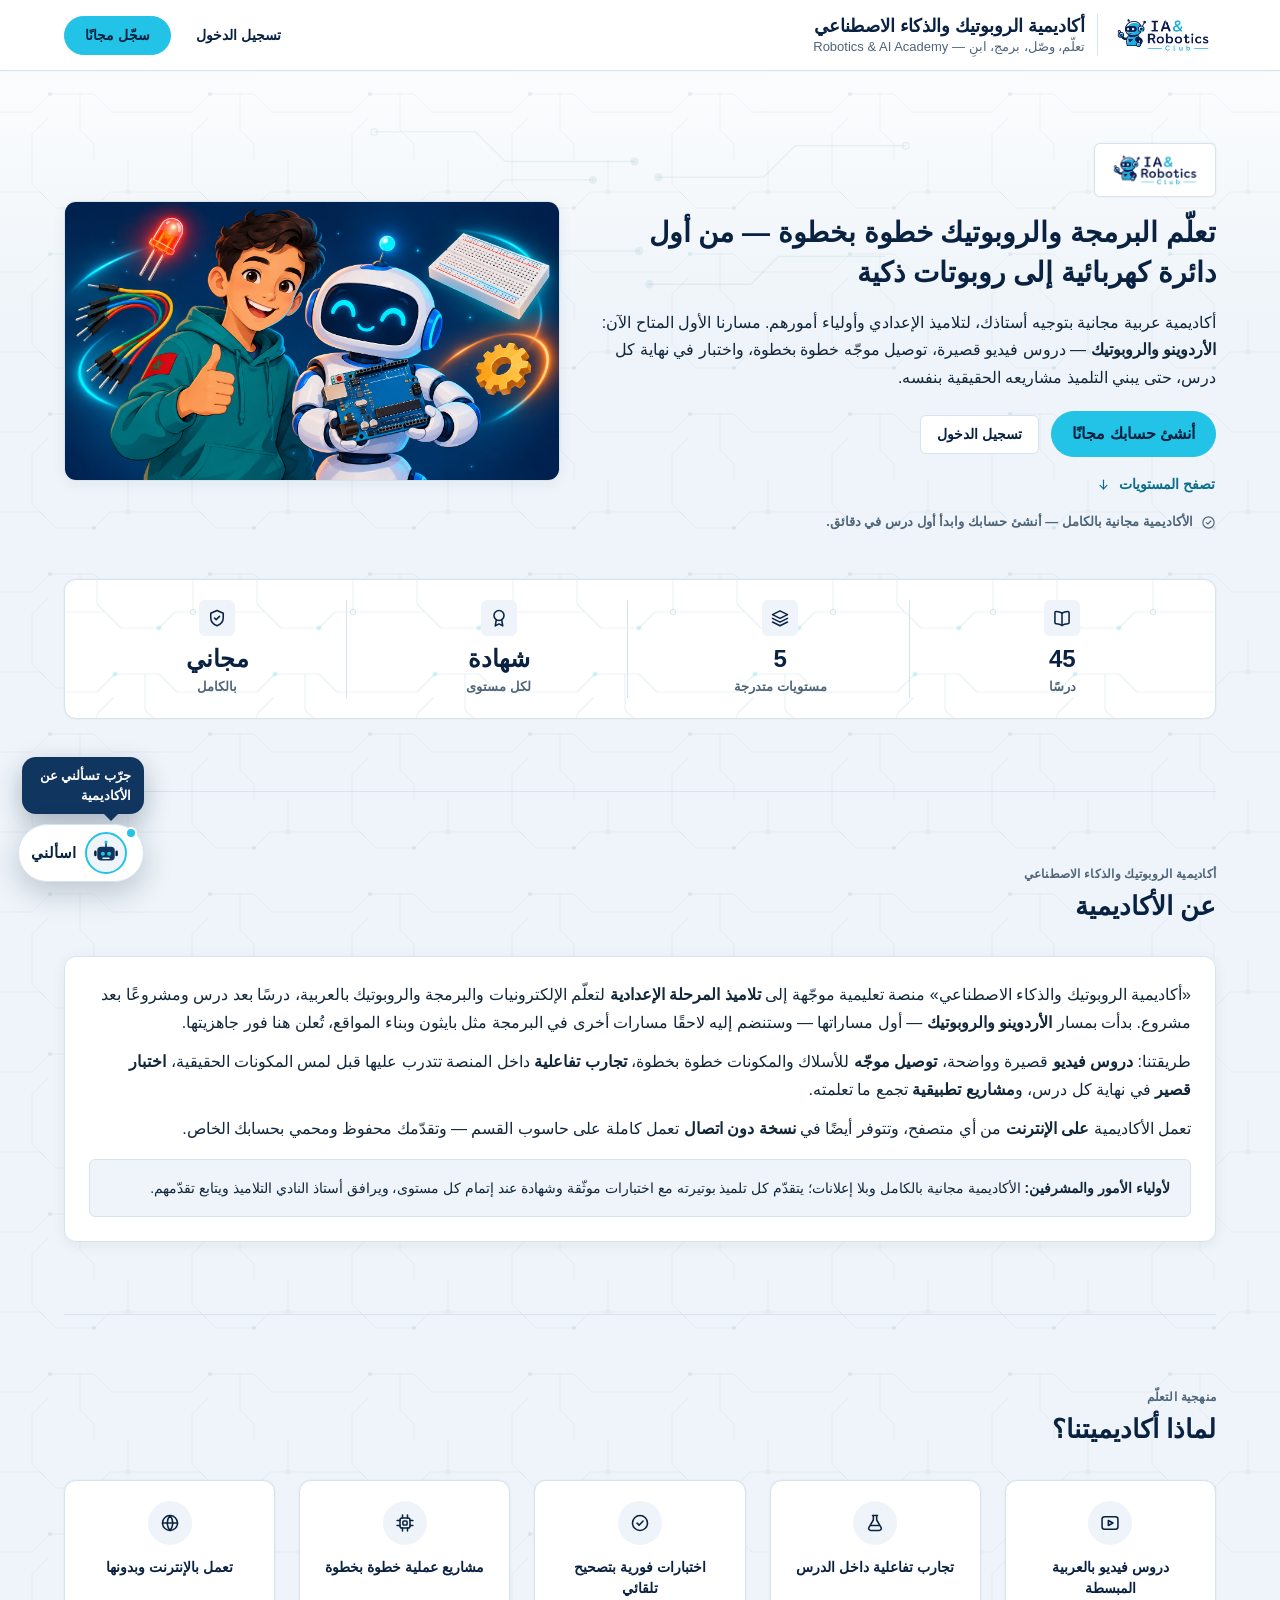
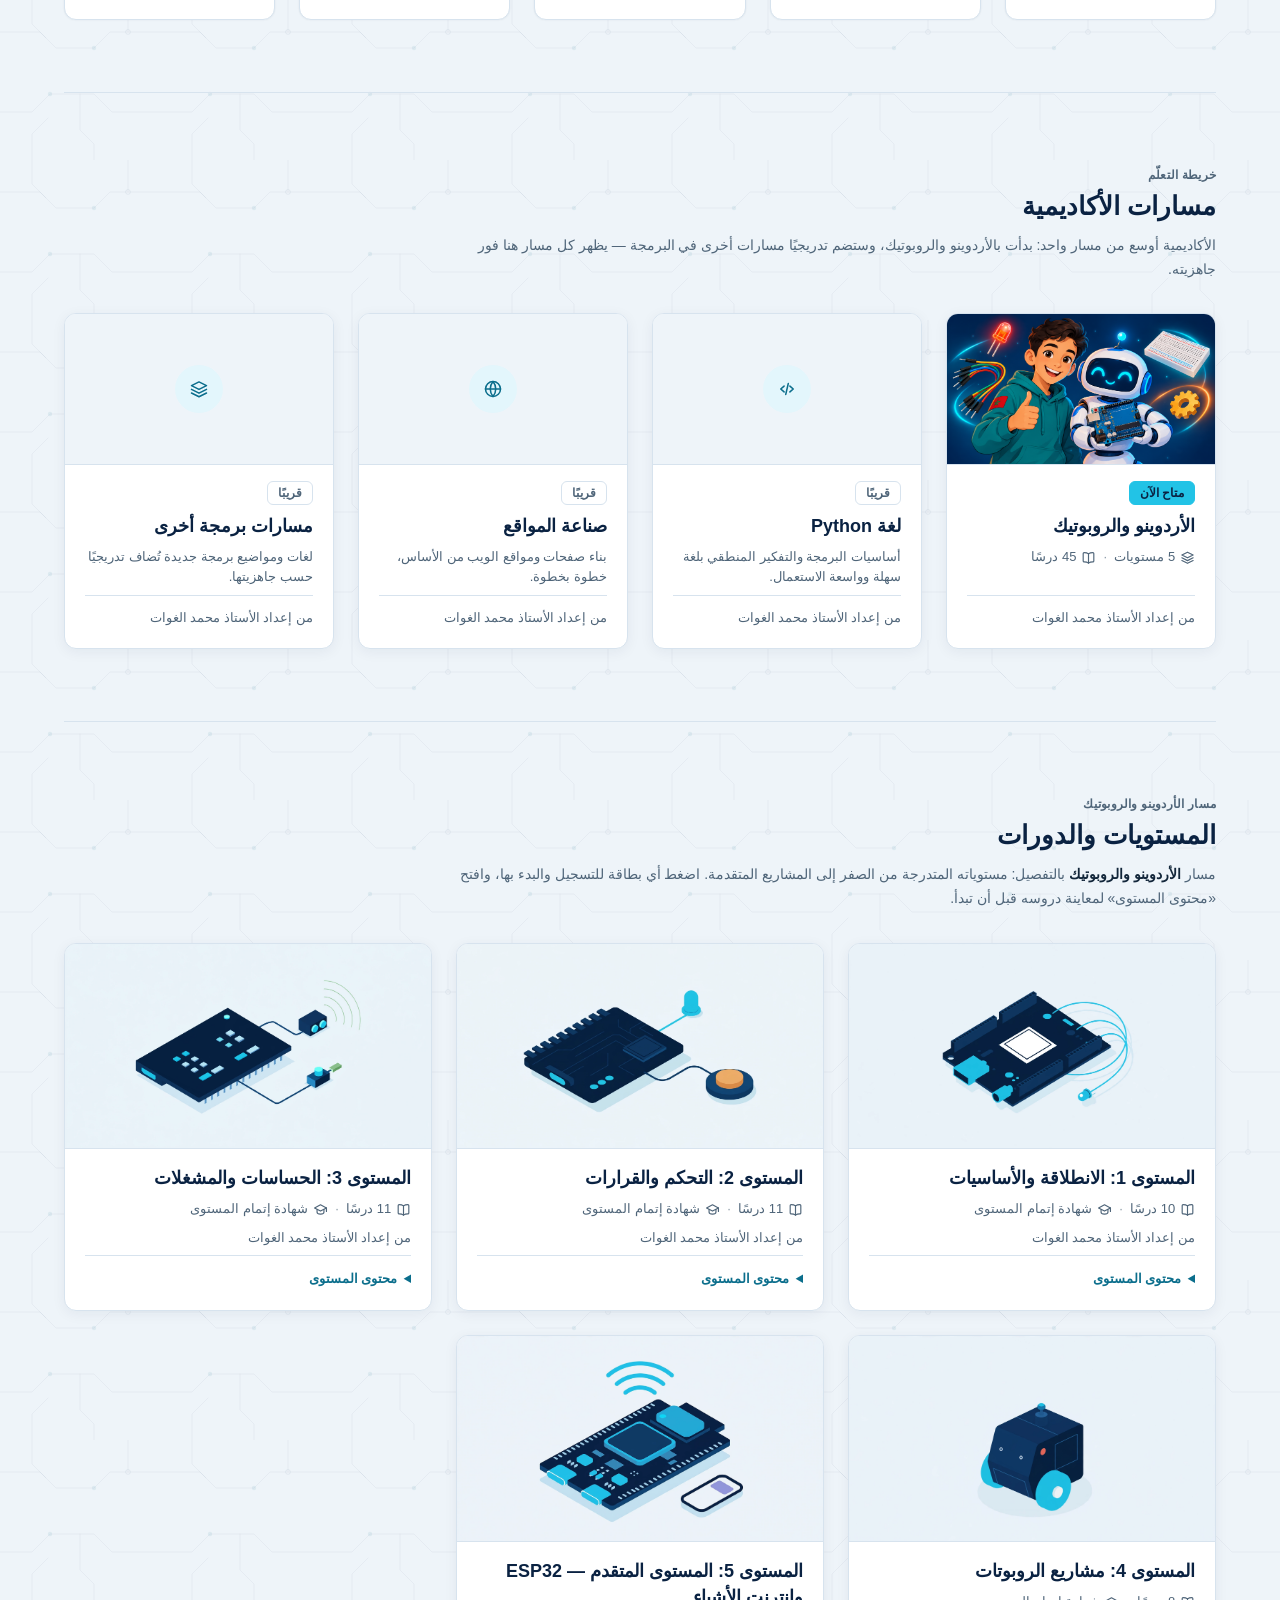
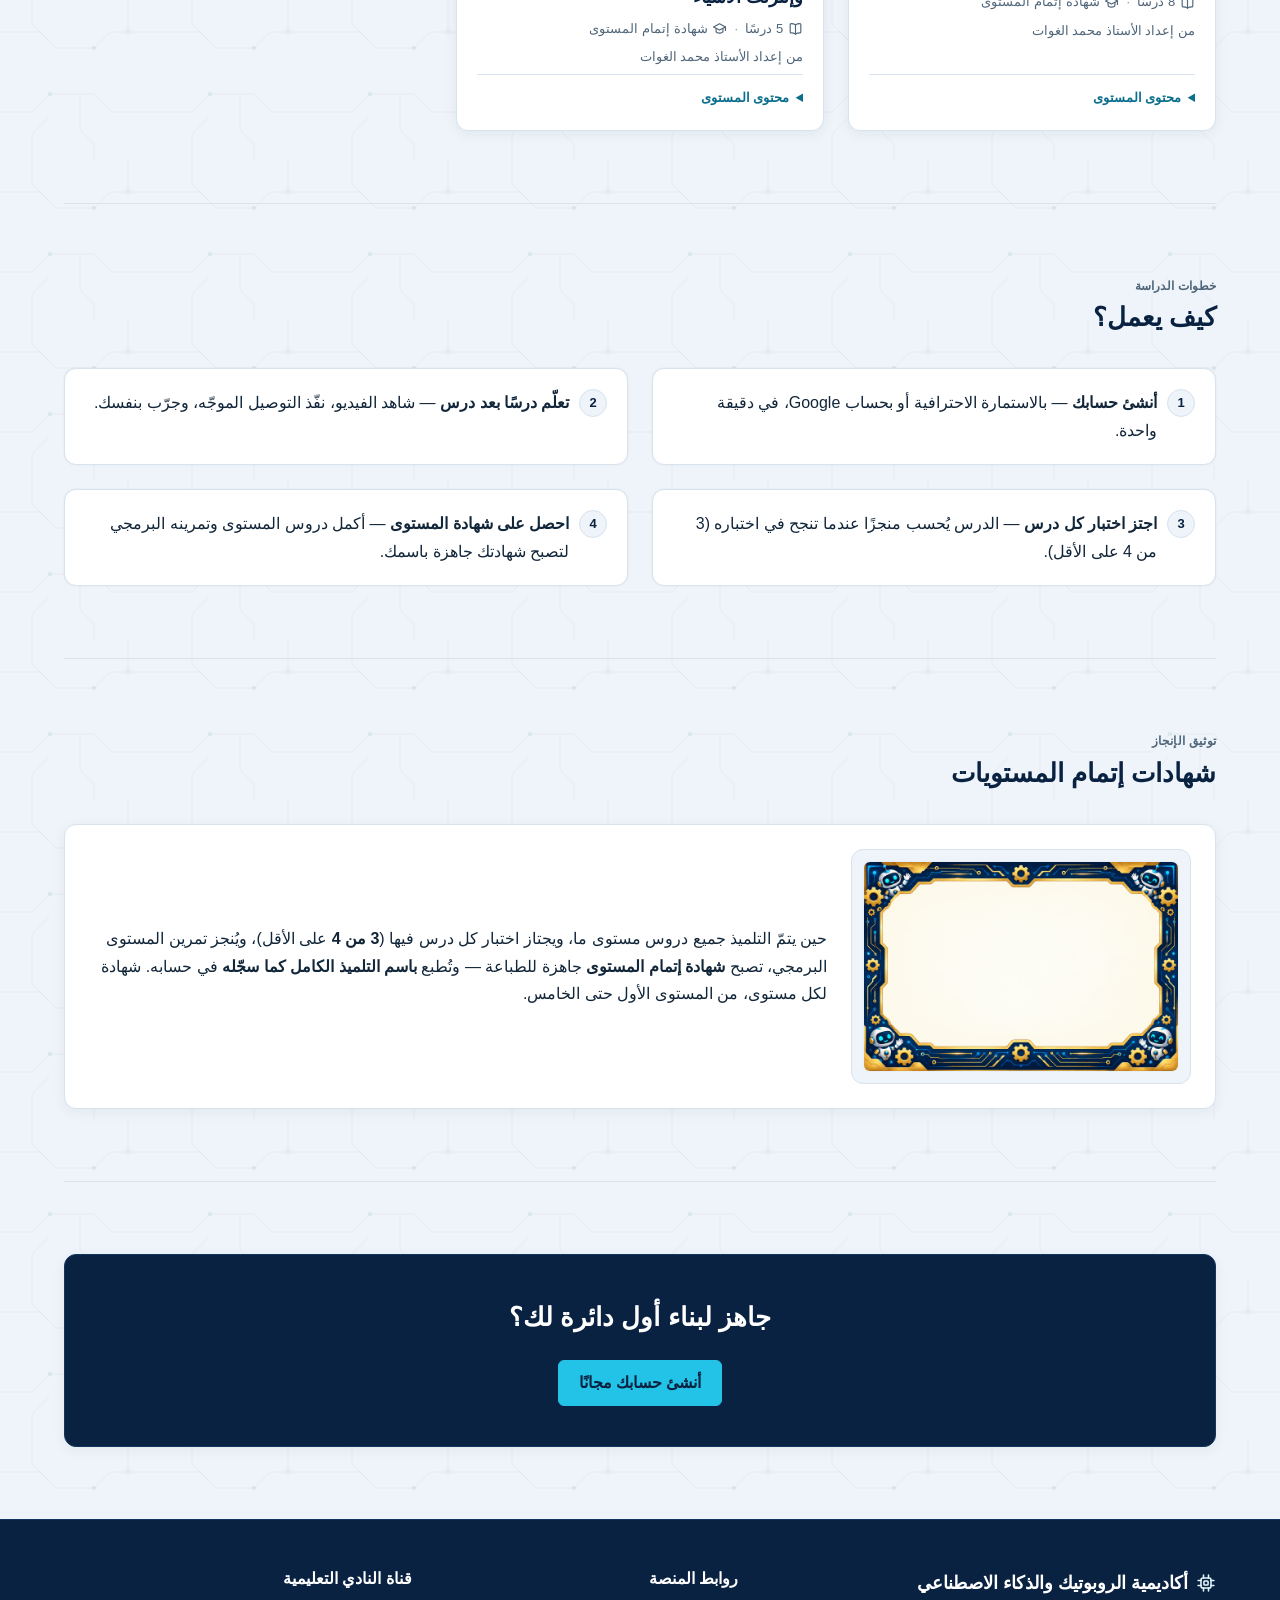
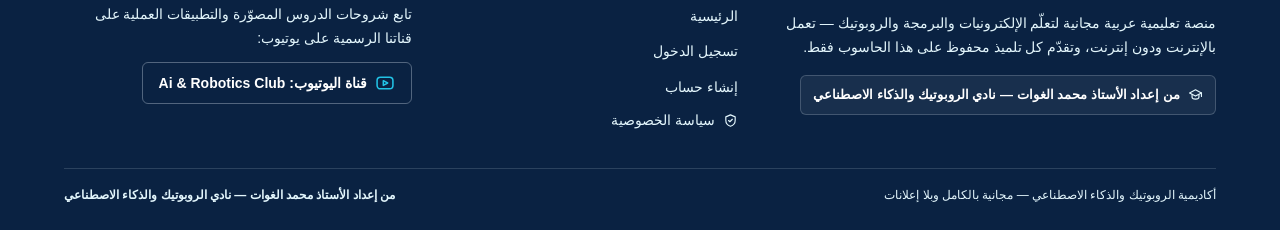
==== commit cb583cef: "إصلاح الشعار: صورة بروفايل القناة في البلايص الصغيرة" ====
--- a/index.html
+++ b/index.html
@@ -4,7 +4,7 @@
 <meta charset="UTF-8">
 <meta name="viewport" content="width=device-width, initial-scale=1.0">
 <title>أكاديمية الروبوتيك والذكاء الاصطناعي — AI &amp; Robotics Club</title>
-<link rel="icon" href="assets/club-logo.jpg">
+<link rel="icon" href="assets/club-avatar.png">
 <link rel="stylesheet" href="style.css">
 </head>
 <body>
--- a/chatbot.css
+++ b/chatbot.css
@@ -48,7 +48,7 @@
   border: 2px solid #22C3E6;
   display: inline-flex; align-items: center; justify-content: center;
 }
-.askbot-fab-avatar img { width: 100%; height: 100%; object-fit: cover; display: block; }
+.askbot-fab-avatar img { width: 100%; height: 100%; object-fit: contain; background: #fff; padding: 2px; box-sizing: border-box; display: block; }
 .askbot-fab-avatar svg { width: 30px; height: 30px; }
 
 .askbot-fab-label {
@@ -145,7 +145,7 @@
   display: inline-flex; align-items: center; justify-content: center;
   flex: 0 0 auto;
 }
-.askbot-head-avatar img { width: 100%; height: 100%; object-fit: cover; display: block; }
+.askbot-head-avatar img { width: 100%; height: 100%; object-fit: contain; background: #fff; padding: 2px; box-sizing: border-box; display: block; }
 .askbot-head-avatar svg { width: 30px; height: 30px; }
 .askbot-head-text { display: flex; flex-direction: column; line-height: 1.35; flex: 1 1 auto; min-width: 0; }
 .askbot-head-text strong { font-size: 15px; font-weight: 800; }
@@ -191,7 +191,7 @@
   display: inline-flex; align-items: center; justify-content: center;
   flex: 0 0 auto;
 }
-.askbot-msg-avatar img { width: 100%; height: 100%; object-fit: cover; display: block; }
+.askbot-msg-avatar img { width: 100%; height: 100%; object-fit: contain; background: #fff; padding: 2px; box-sizing: border-box; display: block; }
 .askbot-msg-avatar svg { width: 20px; height: 20px; }
 
 .askbot-bubble {
